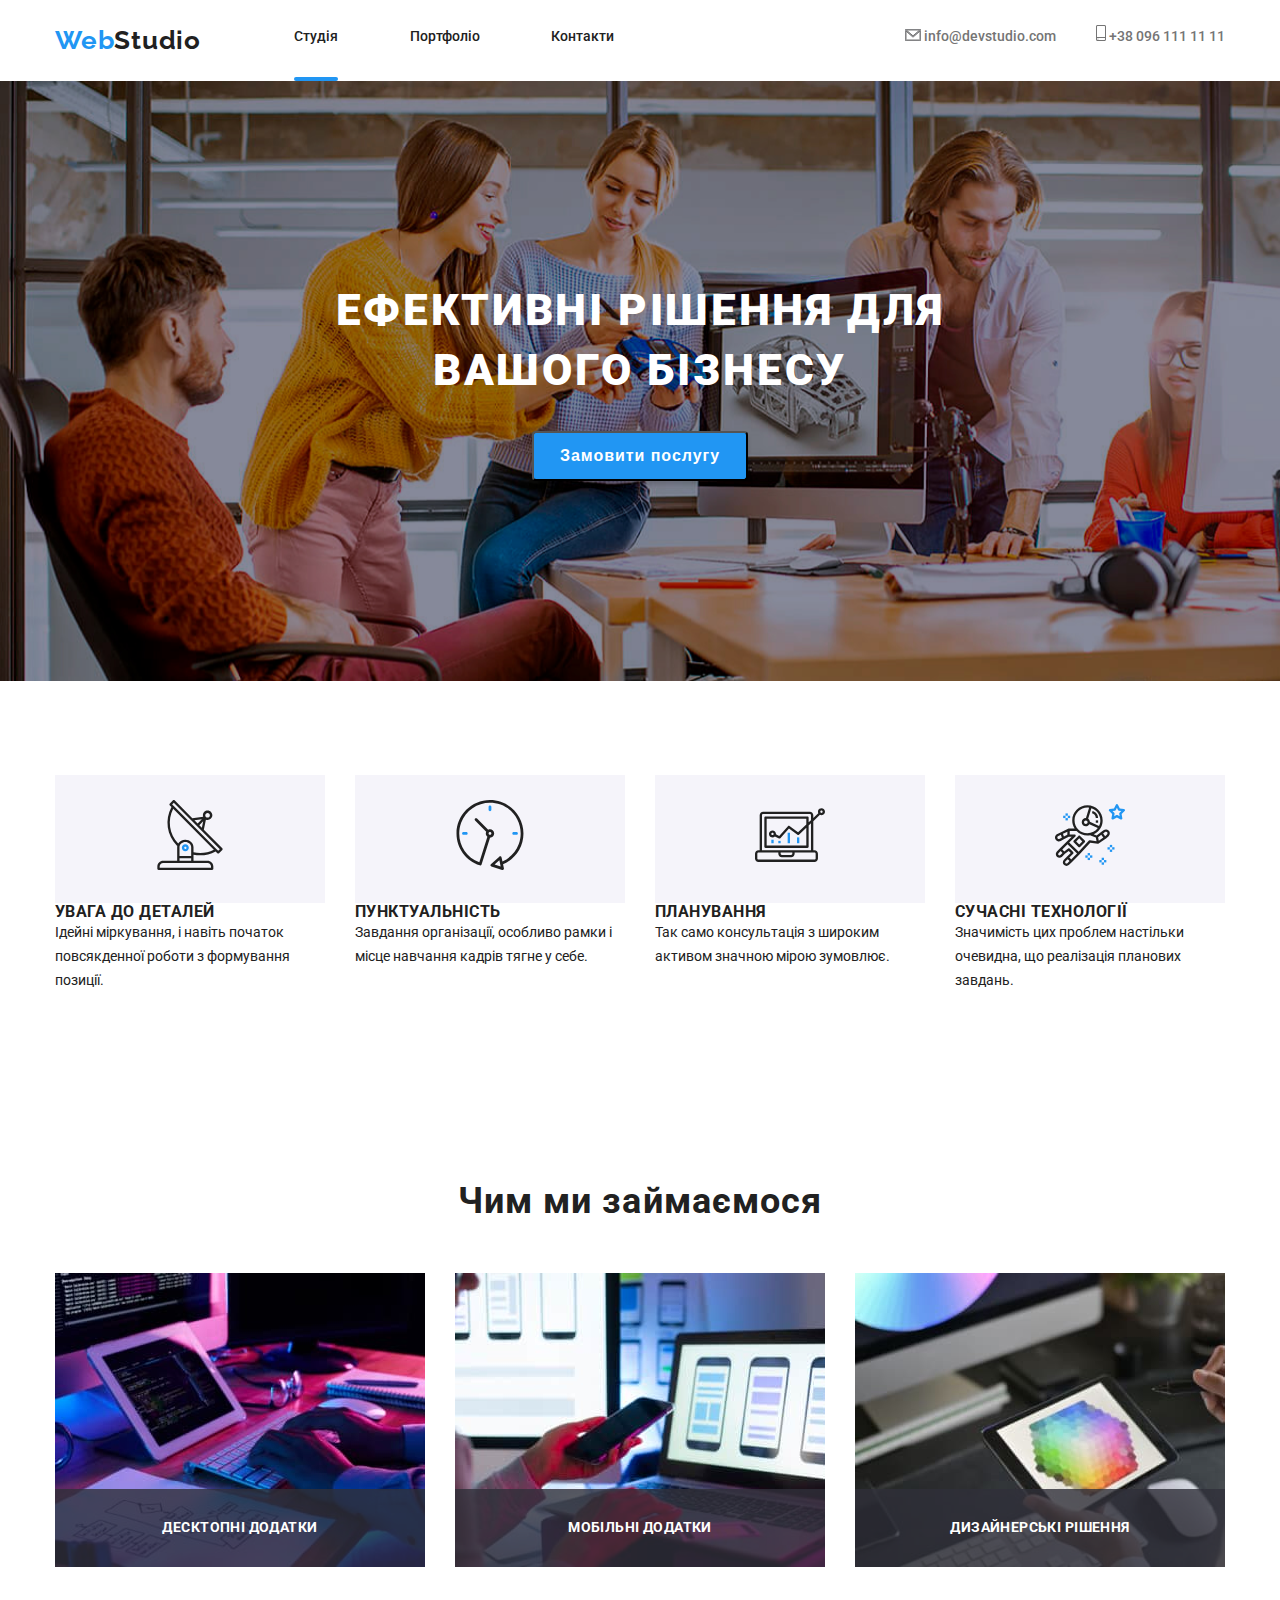
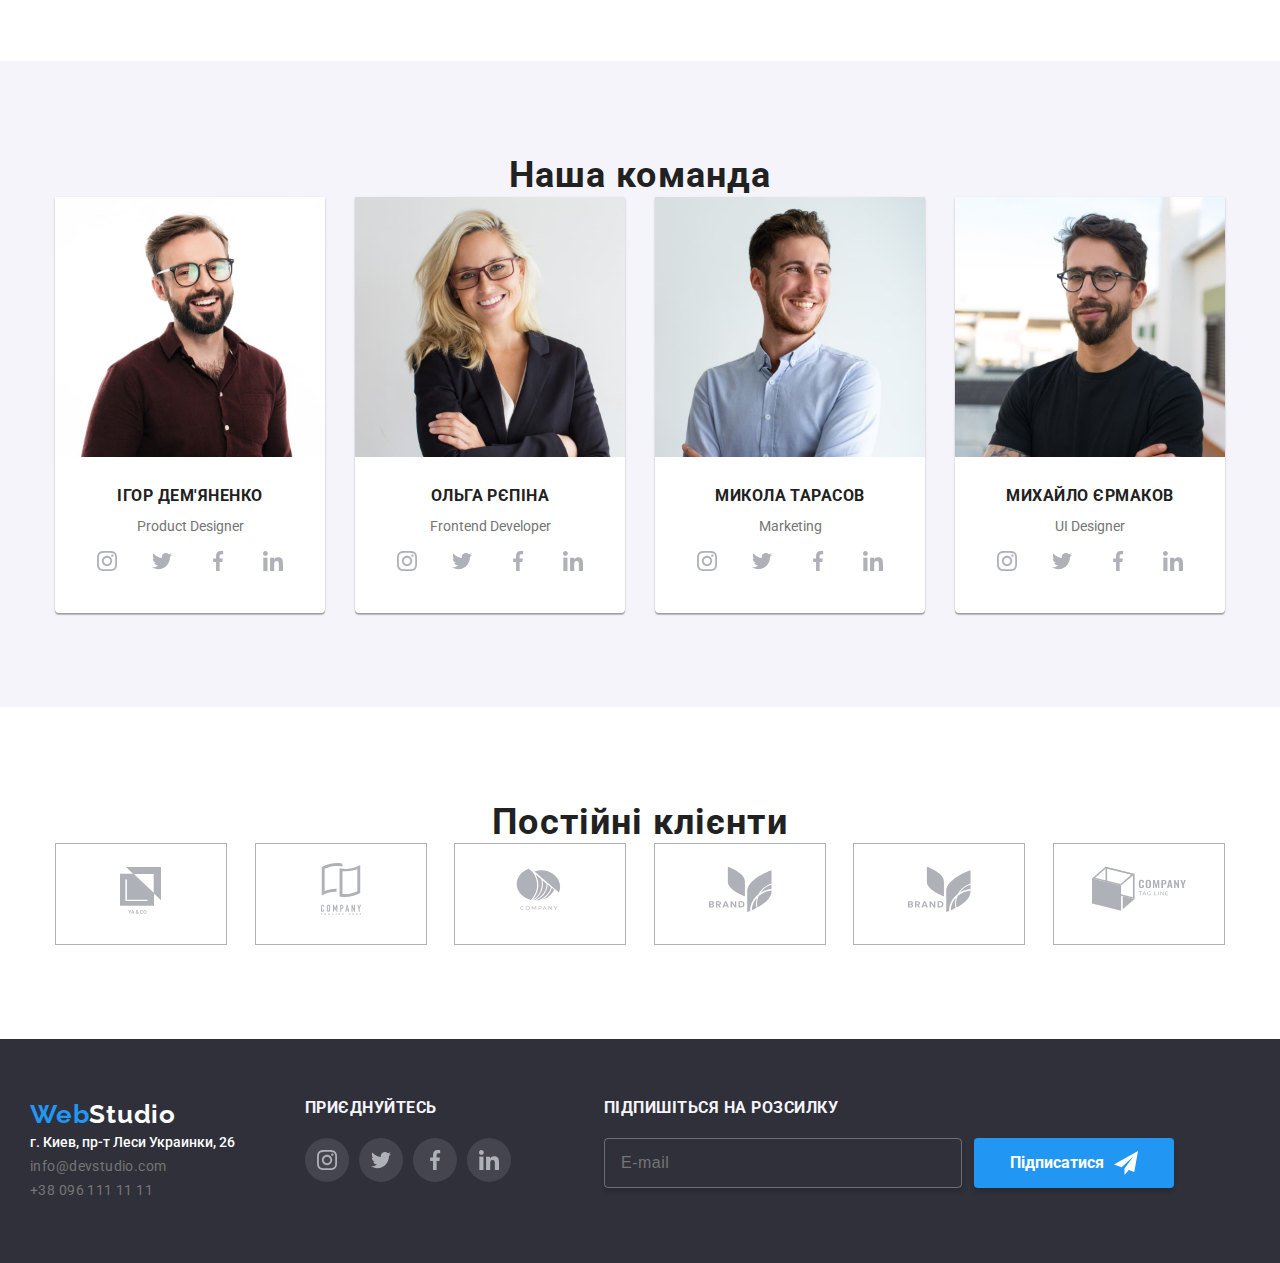
==== hw24/index.html @ c6326595 "Merge pull request #1 from Kilim4ik/fix/margin-symbol-shadow" ====
<!DOCTYPE html>
<html lang="uk">

<head>
  <meta charset="UTF-8" />
  <meta http-equiv="X-UA-Compatible" content="IE=edge" />
  <meta name="viewport" content="width=device-width, initial-scale=1.0" />
  <link rel="stylesheet" href="./txt-icon.css">
  <link rel="stylesheet" href="./styles.css">

  <link rel="preconnect" href="https://fonts.googleapis.com">
  <link rel="preconnect" href="https://fonts.gstatic.com" crossorigin>
  <link href="https://fonts.googleapis.com/css2?family=Raleway:wght@700&family=Roboto:wght@400;500;700;900&display=swap"
    rel="stylesheet">
  <link rel="" href="./sprite.svg">
  <title>WebStudio</title>
</head>

<body class="body">
  <header>
    <div class="cont">
      <nav>
        <a href="/" class="web-studio"><span class="Web">Web</span>Studio</a>
        <ul class="nav-list">
          <li><a class="studio main-studio" href="#">Студія</a></li>
          <li><a class="works" href="./page2.html">Портфоліо</a></li>
          <li><a class="kontacts" href="#">Контакти</a></li>
        </ul>
      </nav>
      <ul>
        <li><a class="email" href="mailto:info@devstudio.com ">
            <svg class="mail-svg ">
              <use xlink:href="./img/svg/envelope-hover.svg#mail"></use>
            </svg>
            info@devstudio.com
          </a></li>
        <li><a class="tel" href="tel:+380961111111">
            <svg class="tel-svg">
              <use xlink:href="./img/svg/smartphone.svg#tel"></use>
            </svg> +38 096 111 11 11</a></li>
      </ul>
    </div>
  </header>
  <main>
    <section class="hero-section">
      <div class="cont ">
        <h1 class="h1">Ефективні рішення для вашого бізнесу</h1>
        <button class="button" type="button" data-modal-open>Замовити послугу</button>
      </div>
    </section>
    <section class="characteristics">
      <div class="cont">
        <article>
          <div class="characteristic-background">
            <svg>
              <use xlink:href="./img/svg/antenna.svg#antenna"></use>
            </svg>
          </div>
          <h3>УВАГА ДО ДЕТАЛЕЙ</h3>
          <p>Ідейні міркування, і навіть початок повсякденної роботи з формування позиції.</p>
        </article>
        <article>
          <div class="characteristic-background">
            <svg>
              <use xlink:href="./img/svg/clock.svg#clock"></use>
            </svg>
          </div>
          <h3>ПУНКТУАЛЬНІСТЬ</h3>
          <p>Завдання організації, особливо рамки і місце навчання кадрів тягне у себе.</p>

        </article>
        <article>
          <div class="characteristic-background">
            <svg>
              <use xlink:href="./img/svg/diagram.svg#diagram"></use>
            </svg>
          </div>
          <h3>ПЛАНУВАННЯ</h3>
          <p>Так само консультація з широким активом значною мірою зумовлює.</p>
        </article>
        <article>
          <div class="characteristic-background">
            <svg>
              <use xlink:href="./img/svg/astronaut.svg#astronaut"></use>
            </svg>
          </div>
          <h3>СУЧАСНІ ТЕХНОЛОГІЇ</h3>
          <p>Значимість цих проблем настільки очевидна, що реалізація планових завдань.</p>

        </article>
      </div>
    </section>
    <section class="fotos">
      <div class="cont">
        <h2 class="robota">Чим ми займаємося</h2>
        <ul>
          <li>
            <img class="foto1" src="./img/box1.jpg" alt="Якийсь екран 1 " width="370" />
            <p>Десктопні додатки</p>
          </li>
          <li>
            <img class="foto2" src="./img/box2.jpg" alt="Якийсь екран 2" width="370" />
            <p>Мобільні додатки</p>
          </li>
          <li>
            <img class="foto3" src="./img/box3.jpg" alt="Якийсь екран 3" width="370" />
            <p>Дизайнерські рішення</p>
          </li>
        </ul>
      </div>
    </section>
    <section class="peoples">
      <div class="cont">
        <h2 class="team">Наша команда</h2>
        <ul>
          <li class="people">
            <img src="./img/card1.jpg" alt="людина 1" width="270" />
            <h3>Ігор Дем'яненко</h3>
            <p>Product Designer</p>
            <div class="card-contacts">
              <div class="background-contacts">
                <a href="">
                  <svg class="internet">
                    <use href="./img/svg/instagram.svg#inst"></use>
                  </svg></a>
              </div>
              <div class="background-contacts">
                <a href="">
                  <svg class="internet">
                    <use href="./img/svg/twitter.svg#twit"></use>
                  </svg>
                </a>
              </div>
              <div class="background-contacts">
                <a href="">
                  <svg class="internet">
                    <use href="./img/svg/facebook.svg#fb"></use>
                  </svg>
                </a>
              </div>
              <div class="background-contacts">
                <a href="">
                  <svg class="internet">
                    <use href="./img/svg/linkedin.svg#in"></use>
                  </svg>
                </a>
              </div>
            </div>
          </li>
          <li class="people">
            <img src="./img/card2.jpg" alt="людина 2 " width="270" />
            <h3>Ольга Рєпіна</h3>
            <p>Frontend Developer</p>
            <div class="card-contacts">
              <div class="background-contacts">
                <a href="">
                  <svg class="internet">
                    <use href="./img/svg/instagram.svg#inst"></use>
                  </svg></a>
              </div>
              <div class="background-contacts">
                <a href="">
                  <svg class="internet">
                    <use href="./img/svg/twitter.svg#twit"></use>
                  </svg>
                </a>
              </div>
              <div class="background-contacts">
                <a href="">
                  <svg class="internet">
                    <use href="./img/svg/facebook.svg#fb"></use>
                  </svg>
                </a>
              </div>
              <div class="background-contacts">
                <a href="">
                  <svg class="internet">
                    <use href="./img/svg/linkedin.svg#in"></use>
                  </svg>
                </a>
              </div>
          </li>
          <li class="people">
            <img src="./img/card3.jpg" alt="людина3" width="270" />
            <h3>Микола Тарасов</h3>
            <p>Marketing</p>
            <div class="card-contacts">
              <div class="background-contacts">
                <a href="">
                  <svg class="internet">
                    <use href="./img/svg/instagram.svg#inst"></use>
                  </svg></a>
              </div>
              <div class="background-contacts">
                <a href="">
                  <svg class="internet">
                    <use href="./img/svg/twitter.svg#twit"></use>
                  </svg>
                </a>
              </div>
              <div class="background-contacts">
                <a href="">
                  <svg class="internet">
                    <use href="./img/svg/facebook.svg#fb"></use>
                  </svg>
                </a>
              </div>
              <div class="background-contacts">
                <a href="">
                  <svg class="internet">
                    <use href="./img/svg/linkedin.svg#in"></use>
                  </svg>
                </a>
              </div>
          </li>
          <li class="people">
            <img src="./img/card4.jpg" alt="людина4" width="270" />
            <h3>Михайло Єрмаков</h3>
            <p>UI Designer</p>
            <div class="card-contacts">
              <div class="background-contacts">
                <a href="">
                  <svg class="internet">
                    <use href="./img/svg/instagram.svg#inst"></use>
                  </svg></a>
              </div>
              <div class="background-contacts">
                <a href="">
                  <svg class="internet">
                    <use href="./img/svg/twitter.svg#twit"></use>
                  </svg>
                </a>
              </div>
              <div class="background-contacts">
                <a href="">
                  <svg class="internet">
                    <use href="./img/svg/facebook.svg#fb"></use>
                  </svg>
                </a>
              </div>
              <div class="background-contacts">
                <a href="">
                  <svg class="internet">
                    <use href="./img/svg/linkedin.svg#in"></use>
                  </svg>
                </a>
              </div>
          </li>
        </ul>
      </div>
    </section>
    <section class="clients">
      <div class="cont">
        <h2>Постійні клієнти</h2>
        <div class="cont clients-cont">
          <article>
            <a href="">
              <svg>
                <use xlink:href="./img/svg/ya.svg#ya"></use>
              </svg>
            </a>
          </article>
          <article>

            <svg>
              <use xlink:href="./img/svg/tagline.svg#tagline"></use>
            </svg>

          </article>
          <article>

            <svg>
              <use xlink:href="./img/svg/company.svg#company"></use>
            </svg>

          </article>
          <article>

            <svg>
              <use xlink:href="./img/svg/brand.svg#brand"></use>
            </svg>

          </article>
          <article>

            <svg>
              <use xlink:href="./img/svg/brand.svg#brand"></use>
            </svg>

          </article>
          <article>

            <svg>
              <use xlink:href="./img/svg/cube.svg#cube"></use>
            </svg>

          </article>
        </div>
      </div>
    </section>
  </main>
  <footer>
    <article>
      <a href="/" class="web-studio-"><span class="Web">Web</span>Studio
      </a>
      <address>
        <ul>
          <li>
            <a class="footer-link" href="https://goo.gl/maps/CPtrU1FHBa2aNyZL9" target="_blank"
              rel="noopener noreferrer nofollow">г. Киев, пр-т Леси Украинки, 26</a>
          </li>
          <li class="footer-kontacts"><a class="footer-links" href="mailto:info@devstudio.com ">info@devstudio.com</a>
          </li>
          <li class="footer-kontacts"><a class="footer-links" href="tel:+380961111111">+38 096 111 11 11</a></li>
        </ul>
      </address>
    </article>

    <article class="join">
      <h3>приєднуйтесь</h3>
      <ul class="footer-contacts">
        <li>
          <div class="background-contacts">
            <a href="">
              <svg class="internet">
                <use href="./img/svg/instagram.svg#inst"></use>
              </svg>
            </a>
          </div>
        </li>
        <li>
          <div class="background-contacts">
            <a href="">
              <svg class="internet">
                <use href="./img/svg/twitter.svg#twit"></use>
              </svg>
            </a>
          </div>
        </li>
        <li>
          <div class="background-contacts">
            <a href="">
              <svg class="internet">
                <use href="./img/svg/facebook.svg#fb"></use>
              </svg>
            </a>
          </div>
        </li>
        <li>
          <div class="background-contacts">
            <a href="">
              <svg class="internet">
                <use href="./img/svg/linkedin.svg#in"></use>
              </svg>
            </a>
          </div>
        </li>
      </ul>
    </article>
    <article class="footer-form">
      <h3>Підпишіться на розсилку</h3>
      <div class="footer-input-box">
        <input type="text" placeholder="E-mail">
        <button class="footer-form-button form-button">
          Підписатися
          <svg>
            <use xlink:href="./img/svg/follow.svg#follow"></use>
          </svg>
        </button>
      </div>
    </article>
  </footer>
  <div class="modal-section is-hidden" data-modal>
    <article class="modal-window ">
      <button class="modal-button-close" data-modal-close>
        <svg>
          <use xlink:href="./img/svg/close-button.svg#close-button"></use>
        </svg>
      </button>
      <h2>Залиште свої дані, ми вам передзвонимо</h2>
      <form class="modal-form" action="">
        <label>Ім'я</label>
        <div class="input-zone">

          <input class="maodal__input" type="text" placeholder="" required>
          <svg class="form-icon">
            <use href="./img/svg/people-icon.svg#people-icon"></use>
          </svg>
        </div>
        <label>Телефон</label>
        <div class="input-zone">

          <input class="maodal__input" type="tel" required>
          <svg class="form-icon">
            <use href="./img/svg/tel.svg#tel"></use>
          </svg>
        </div>
        <label>Пошта</label>
        <div class="input-zone">

          <input class="maodal__input" type="mail" required>
          <svg class="form-icon">
            <use href="./img/svg/envelope-hover.svg#mail"></use>
          </svg>
        </div>
        <label>Коментар</label>
        <textarea class="maodal__input input-zone  modal-text" name="" id="" cols="57" rows="10"
          placeholder="Введіть текст" required></textarea>
        <div class="form-checkbox">
          <input type="checkbox">
          <p>Погоджуюся з розсилкою та приймаю </p>
          <a href=""> Умови договору</a>
        </div>
        <button class="form-button">Відправити</button>
      </form>
    </article>
  </div>
  <script src="./modal.js"></script>
</body>

</html>
---- hw24/styles.css ----
:root {
  --color-text: #212121;
  --background: #ffffff;
  --blue-color: #2196F3;
  --light-grey: #757575;
  --buttons-grey: #F5F4FA;
  --roboto: 'Roboto';
  --raleway: 'Raleway';
}

.is-hidden {
  visibility: 0;
  opacity: 0;
  pointer-events: none;
  /* transform: scale(2); */
}

* {
  box-sizing: border-box;
  padding: 0;
  margin: 0;
}

body {
  margin: 0;
  font-family: var(--roboto), sans-serif;
  color: var(--color-text);
  line-height: 1.71;
  font-size: 14px;

}

section {
  padding: 94px 0;
}

.cont {
  width: 1170px;
  margin: 0 auto;
  padding: 0;
}

svg {
  fill: #AFB1B8;
}

nav {
  font-weight: 500;
  font-size: 14px;
  display: flex;
}

p {
  margin: 0;
}

header {
  width: 100%;
  background-color: var(--background);
  /* position: fixed;
  bottom: 0; */

}

header .cont {
  padding: 25px 0;
  display: flex;
  justify-content: space-between;
}

.Web {
  color: #2196F3;
}

header ul {
  width: 320px;
  margin-left: 93px;
  display: flex;
  justify-content: space-between;
}

ul {
  list-style: none;
  padding: 0;
}

h2 {
  line-height: 1.16;
  color: var(--color-text);
  text-align: center;
  font-family: 'Roboto';
  font-size: 36px;
  font-style: normal;
  font-weight: 700;
  line-height: normal;
  letter-spacing: 1.08px;
}

h3 {
  font-weight: 700;
  letter-spacing: 0.03em;
  text-transform: uppercase;
  line-height: 1.14;
  color: var(--color-text);
}

h4 {
  font-weight: 700;
  font-size: 18px;
  line-height: 2.0;
  letter-spacing: 0.06em;

  color: #212121;

}

.button {
  margin-top: 30px;
  cursor: pointer;
  font-weight: 700;
  font-size: 16px;
  line-height: 1.88;
  letter-spacing: 0.06em;
  color: var(--color-text);
  background: var(--buttons-grey);
  width: 103px;
  height: 38px;
  border-radius: 4px;
}

.button:focus {
  background-color: var(--blue-color);
  color: var(--background);
}

button:hover {
  background-color: var(--blue-color);
  color: var(--background);
}

a {
  outline: none;
  text-decoration: none;
}

footer {
  display: flex;
  width: 100%;
  background: #2f303a;
}

.footer-link {
  font-weight: 500;
  font-size: 14px;
  font-style: normal;
  color: var(--background)
}

address {
  font-style: normal;
}

.footer-link:focus {
  background-color: var(--blue-color);
}

.footer-link:hover {
  background-color: var(--blue-color);
}

footer article {
  padding: 60px 0;
}

.join h3,
.footer-form h3 {
  margin: 0 0 20px;
  color: var(--buttons-grey);
}

.footer-contacts {
  display: flex;
}

.footer-contacts li {
  margin-left: 10px;
}

.footer-contacts li:first-child {
  margin: 0px;
}

footer article:first-child {
  margin-left: 30px;
}

.join {
  margin-left: 70px;
}

.web-studio {
  height: 31px;
  font-family: "Raleway";
  font-weight: 700;
  font-size: 26px;
  line-height: 1.19;
  letter-spacing: 0.03em;
  color: var(--color-text);
  align-self: center;
}

.nav-list li {
  position: relative;
}


.studio {
  line-height: 1.14;
  color: var(--color-text);
  text-decoration: none;
}

.studio:hover {
  color: var(--blue-color);
}

.works {
  line-height: 1.14;
  text-decoration: none;
  color: var(--color-text);
}

.works:focus {
  color: var(--blue-color);
}

.works:hover {
  color: var(--blue-color);
}

.kontacts {
  line-height: 1.14;
  text-decoration: none;
  color: var(--color-text);
}

.kontacts:focus {
  color: var(--blue-color);
}

.kontacts:hover {
  color: var(--blue-color);
}

.email {
  color: var(--light-grey);
  text-decoration: none;
  font-weight: 500;
}

.email:hover {
  color: var(--blue-color);
}

.main-studio::before,
.works-portfolio::before {
  content: " ";
  position: absolute;
  bottom: -25px;
  left: 0;
  width: 100%;
  height: 4px;
  background-color: var(--blue-color);
  border-radius: 2px;
}



.mail-svg {
  width: 16px;
  height: 12px;
  stroke: var(--light-grey);
}

.email:hover .mail-svg use {
  stroke: var(--blue-color);
}



.tel {
  color: var(--light-grey);
  text-decoration: none;
  font-weight: 500;
}

.tel:hover {
  color: var(--blue-color);
}

.tel-svg {
  width: 10px;
  height: 16px;
}

.tel:hover .tel-svg use {
  stroke: var(--blue-color);
}

.hero-section {
  padding: 0;
  background-image: url(./img/main.png);
}

.hero-section .cont {
  padding: 200px 0;
  display: flex;
  flex-direction: column;
  align-items: center;
}

.h1 {
  display: block;
  width: 696px;
  margin: 0;
  font-weight: 900;
  font-size: 44px;
  line-height: 1.36;
  text-align: center;
  letter-spacing: 0.06em;
  text-transform: uppercase;
  color: var(--background);
}

.buy {
  background: #2f303a;
}

.button {
  width: 216px;
  height: 50px;
  background: #2196f3;
  box-shadow: 0px 4px 4px rgba(0, 0, 0, 0.15);
  border-radius: 4px;
  font-weight: 700;
  font-size: 16px;
  line-height: 1.87;
  /* identical to box height, or 188% */
  letter-spacing: 0.06em;
  color: #ffffff;
}

.buy-button {}


.info {
  font-weight: 200;
  font-size: 36px;
  line-height: 130%;
  text-align: center;
  letter-spacing: 0.03em;
}

.characteristics .cont {
  display: flex;
  justify-content: space-between;
}

.characteristics article {
  width: 270px;
}

.characteristic-background {
  background: #f5f4fa;
}

.characteristic-background svg {
  width: 70px;
  height: 70px;
  padding: 25px 100px;
  box-sizing: content-box;
}

.box {
  font-weight: 400;
  line-height: 1.14;
  letter-spacing: 0.03em;
  color: #757575;
}

.robota {
  font-weight: 700;
  font-size: 36px;
  line-height: 1.16;
  text-align: center;
  letter-spacing: 0.03em;
}

.fotos h2 {
  margin: 0 auto 50px;
}

.fotos ul {
  display: flex;
  justify-content: space-between;
}

.fotos li {
  height: 294px;
  position: relative;
}

.fotos li p {
  text-align: center;
  color: var(--background);
  text-transform: uppercase;
  font-size: 14px;
  font-weight: 700;
  letter-spacing: 0.42px;
  position: absolute;
  left: 0;
  right: 0;
  bottom: 0;
  padding: 27px 0;
  margin: 0 auto;
  background: rgba(47, 48, 58, 0.80);
  flex-shrink: 0;
}

.peoples {
  background: #f5f4fa;
  color: var(--light-grey);
}



.peoples .cont {
  display: flex;
  flex-direction: column;
  align-items: center;
}

.peoples ul {
  display: flex;
  justify-content: space-between;
  width: 1170px;
}

.team {
  font-weight: 700;
  font-size: 36px;
  line-height: 1.16;
}

.people {
  display: flex;
  flex-direction: column;
  align-items: center;
  background: var(--background);
  /* material shadow v1 */
  box-shadow: 0px 1px 3px rgba(0, 0, 0, 0.12), 0px 1px 1px rgba(0, 0, 0, 0.14),
    0px 2px 1px rgba(0, 0, 0, 0.2);
  border-radius: 0px 0px 4px 4px;
}

.card-contacts {
  width: 210px;
  margin-top: 28px;
  display: flex;
  justify-content: space-between;
  padding-bottom: 30px;
}

.people h3 {
  margin-top: 30px;
}

.people p {
  margin-top: 10px;
}

.background-contacts {
  width: 44px;
  height: 44px;
  border-radius: 50%;
  /* background-color: red; */
  display: flex;
  align-items: center;
  justify-content: center;

}


.background-contacts:hover {
  background-color: var(--blue-color);
}

.background-contacts a {
  height: 20px;
  padding: 0;
}

.internet {
  width: 20px;
  height: 20px;
  margin: 0 auto;
}

.background-contacts:hover .internet {
  fill: var(--background);
}


.clients-cont {
  display: flex;
  justify-content: space-between;
}

.card-contacts:last-child {
  margin: 0;
}

.clients-cont article {
  border: 1px solid #AFB1B8;
}

.clients-cont article:hover {
  border-color: var(--blue-color);
}

.clients-cont article svg {
  box-sizing: content-box;
  fill: #AFB1B8;
  width: 106px;
  height: 60px;
  padding: 16px 32px;
}

.clients-cont article svg:hover {
  fill: var(--blue-color);
}

.web-studio- {
  font-family: "Raleway";
  font-weight: 700;
  font-size: 26px;
  line-height: 1.19;
  /* identical to box height */
  letter-spacing: 0.03em;
  color: var(--background);
}

.-web-studio- {
  color: #2196f3;
}

.map {
  font-weight: 400;
  letter-spacing: 0.03em;
  color: #ffffff;
}

.port-buttons {
  background-color: var(--background);
  border-radius: 4px;
  font-family: var(--roboto);
  font-weight: 500;
  font-size: 16px;
  line-height: 1.62;
  text-align: center;
  letter-spacing: 0.03em;
}



.port-buttons:hover {
  background-color: var(--background);
  color: var(--background);
}


.footer-links {
  font-style: normal;
  color: var(--light-grey)
}

.footer-links:focus {
  background-color: var(--blue-color);
}

.footer-links:hover {
  background-color: var(--blue-color);
}

.footer-kontacts {
  font-weight: 500;
  font-size: 14px;
  font-weight: 400;
  letter-spacing: 0.03em;
  text-decoration: none;
}

footer .background-contacts {
  background-color: rgba(255, 255, 255, 0.10);
}

.footer-input-box {
  display: flex;
  width: 570px;
}

.footer-input-box input {
  width: 358px;
  height: 50px;
  color: rgba(255, 255, 255, 0.60);
  font-size: 16px;
  font-weight: 400;
  line-height: 20px;
  letter-spacing: 0.48px;
  padding-left: 16px;
  outline: none;
  border-radius: 4px;
  border: 1px solid rgba(255, 255, 255, 0.30);
  background: rgba(33, 150, 243, 0.00);
  box-shadow: 0px 4px 4px 0px rgba(0, 0, 0, 0.15);
}

.footer-form {
  margin-left: 93px;
}

.footer-form-button {
  margin-left: 12px;
  display: flex;
  align-items: center;
  justify-content: center;
}

.footer-form-button svg {
  fill: var(--background);
}




.footer-input-box svg {
  width: 24px;
  height: 24px;
  margin-left: 10px;
}

.text-on-projects {
  display: flex;
  justify-content: space-between;
  flex-wrap: wrap;
  font-weight: 400;
  font-size: 16px;
  line-height: 1.88;
  letter-spacing: 0.03em;
  color: #757575;
}

.proect {
  width: 370px;
  background: var(--background);
  /* material shadow v1 */
  box-shadow: 0px 1px 3px rgba(0, 0, 0, 0.12), 0px 1px 1px rgba(0, 0, 0, 0.14),
    0px 2px 1px rgba(0, 0, 0, 0.2);
  border-radius: 0px 0px 4px 4px;
  border: 1px solid #EEE;
  margin-bottom: 32px;
}

.proect:nth-last-child(-n+3) {
  margin-bottom: 0;
}

.proect:hover {
  width: 370px;
  background: var(--background);
  box-shadow: 1px 4px 6px 0px rgba(0, 0, 0, 0.16), 0px 4px 4px 0px rgba(0, 0, 0, 0.06), 0px 1px 1px 0px rgba(0, 0, 0, 0.12);
}

.proect h4 {
  margin-left: 24px;
  padding-top: 20px;
}

.proect p {
  margin-left: 24px;
  padding-bottom: 20px;
}

.cont-overflow {
  position: relative;
  overflow: hidden;
}

.portfolio-overlay {
  color: var(--background);
  font-size: 18px;
  font-weight: 400;
  line-height: 28px;
  letter-spacing: 0.54px;
  position: absolute;
  top: 0;
  left: 0;
  height: 100%;
  display: flex;
  justify-content: space-between;
  align-items: center;
  padding: 0 24px;
  background: rgba(33, 150, 243, 0.90);
  transform: translateY(100%);
  transition: transform 600ms ease-out;
}

.proect:hover .portfolio-overlay {
  transform: translateY(0);
}



.modal-section {
  position: fixed;
  background-color: rgba(0, 0, 0, 0.20);
  left: 0;
  right: 0;
  top: 0;
  bottom: 0;
  display: flex;
  align-items: center;
  visibility: visible;
  opacity: 1;
  transform: scale(1);
  transition: opacity 250ms cubic-bezier(0.4, 0, 0.2, 1) ;
  transition: transform 250ms cubic-bezier(0.4, 0, 0.2, 1) ;
}

.is-hidden {
  visibility: hidden;
  opacity: 0;
  pointer-events: none;
  transform: scale(2);
}

.modal-window {
  position: relative;
  width: 528px;
  height: 581px;
  background-color: var(--background);
  margin: 0 auto;
  border-radius: 4px;
  box-shadow: 0px 2px 1px 0px rgba(0, 0, 0, 0.20), 0px 1px 1px 0px rgba(0, 0, 0, 0.14), 0px 1px 3px 0px rgba(0, 0, 0, 0.12);
}

.modal-window label {
  font-size: 12px;
  font-weight: 400;
  line-height: normal;
  letter-spacing: 0.12px;
  padding-bottom: 4px;
}

.modal-button-close {
  width: 30px;
  height: 30px;
  position: absolute;
  border-radius: 50%;
  top: 8px;
  right: 8px;
  background-color: var(--background);
  border: 1px solid rgba(0, 0, 0, 0.10);
  display: flex;
  align-items: center;
  justify-content: center;
}

.modal-button-close svg {
  height: 18px;
  width: 18px;
  fill: var(--color-text);
}


.modal-button-close:hover svg,
.modal-button-close:hover {
  background-color: var(--background);
  fill: var(--blue-color);
}

.modal-window h2 {
  margin-top: 40px;
  font-size: 20px;
  letter-spacing: 0.6px;
}

.modal-form {
  margin: 0 41px;
  display: flex;
  flex-direction: column;
  justify-content: start;
}

.modal-form>label {
  margin-top: 10px;
}

.modal-form p:first-child {
  margin-top: 12px;
}

.input-zone {
  position: relative;
  display: flex;
  align-items: center;

}

.maodal__input:hover {
  border: 1px solid var(--blue-color);
}

.maodal__input:focus {
  border: 1px solid var(--blue-color);
}

.maodal__input:hover~.form-icon use path {
  fill: var(--blue-color);
}

.maodal__input:focus+.form-icon use {
  fill: var(--blue-color);
}

.form-icon {
  position: absolute;
  left: 12px;
  width: 18px;
  height: 18px;
  fill: var(--color-text);
}

.maodal__input {
  width: 100%;
  height: 40px;
  border-radius: 4px;
  border: 1px solid rgba(33, 33, 33, 0.20);
  padding-left: 42px;
}

.maodal__input:focus {
  outline: none;
  /* border: 0px solid beige ; */
}

.modal-text {
  padding: 12px 16px;
  height: 120px;
  border-radius: 4px;
  border: 1px solid rgba(33, 33, 33, 0.20);
  outline: none;
}

.form-checkbox {
  margin-top: 20px;
  display: flex;
  align-content: center;
}

.form-checkbox p {
  margin-left: 7px;
}

.form-checkbox a {
  display: flex;
  align-items: center;
  margin-left: 12px;
  color: var(--blue-color);
  /* outline: var(--blue-color); */
  text-decoration: underline;
}

.form-button {
  align-self: center;
  border: none;
  color: var(--background);
  width: 200px;
  height: 50px;
  font-family: var(--roboto);
  font-size: 16px;
  font-weight: 700;
  text-align: center;
  background-color: var(--blue-color);
  border-radius: 4px;
  box-shadow: 0px 4px 4px 0px rgba(0, 0, 0, 0.15);
}

.modal-section .form-button {
  margin-top: 30px;
}
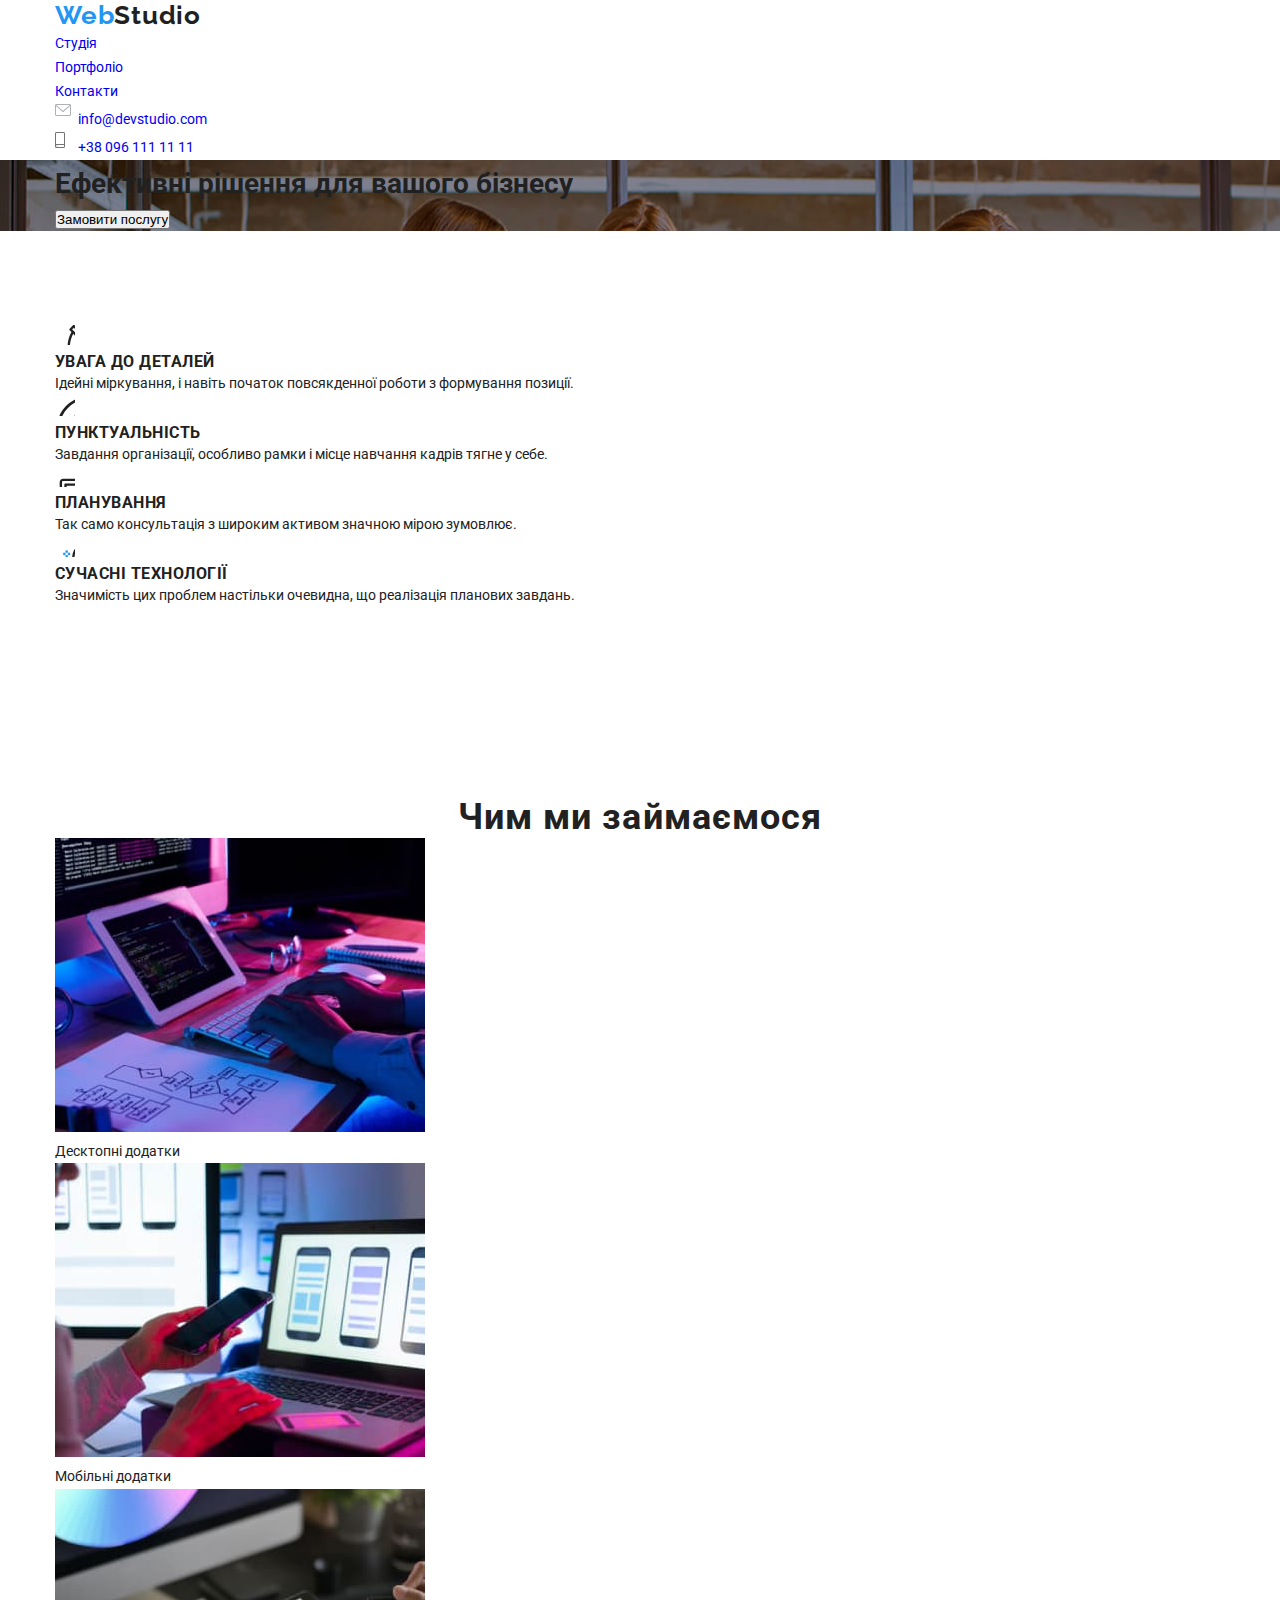
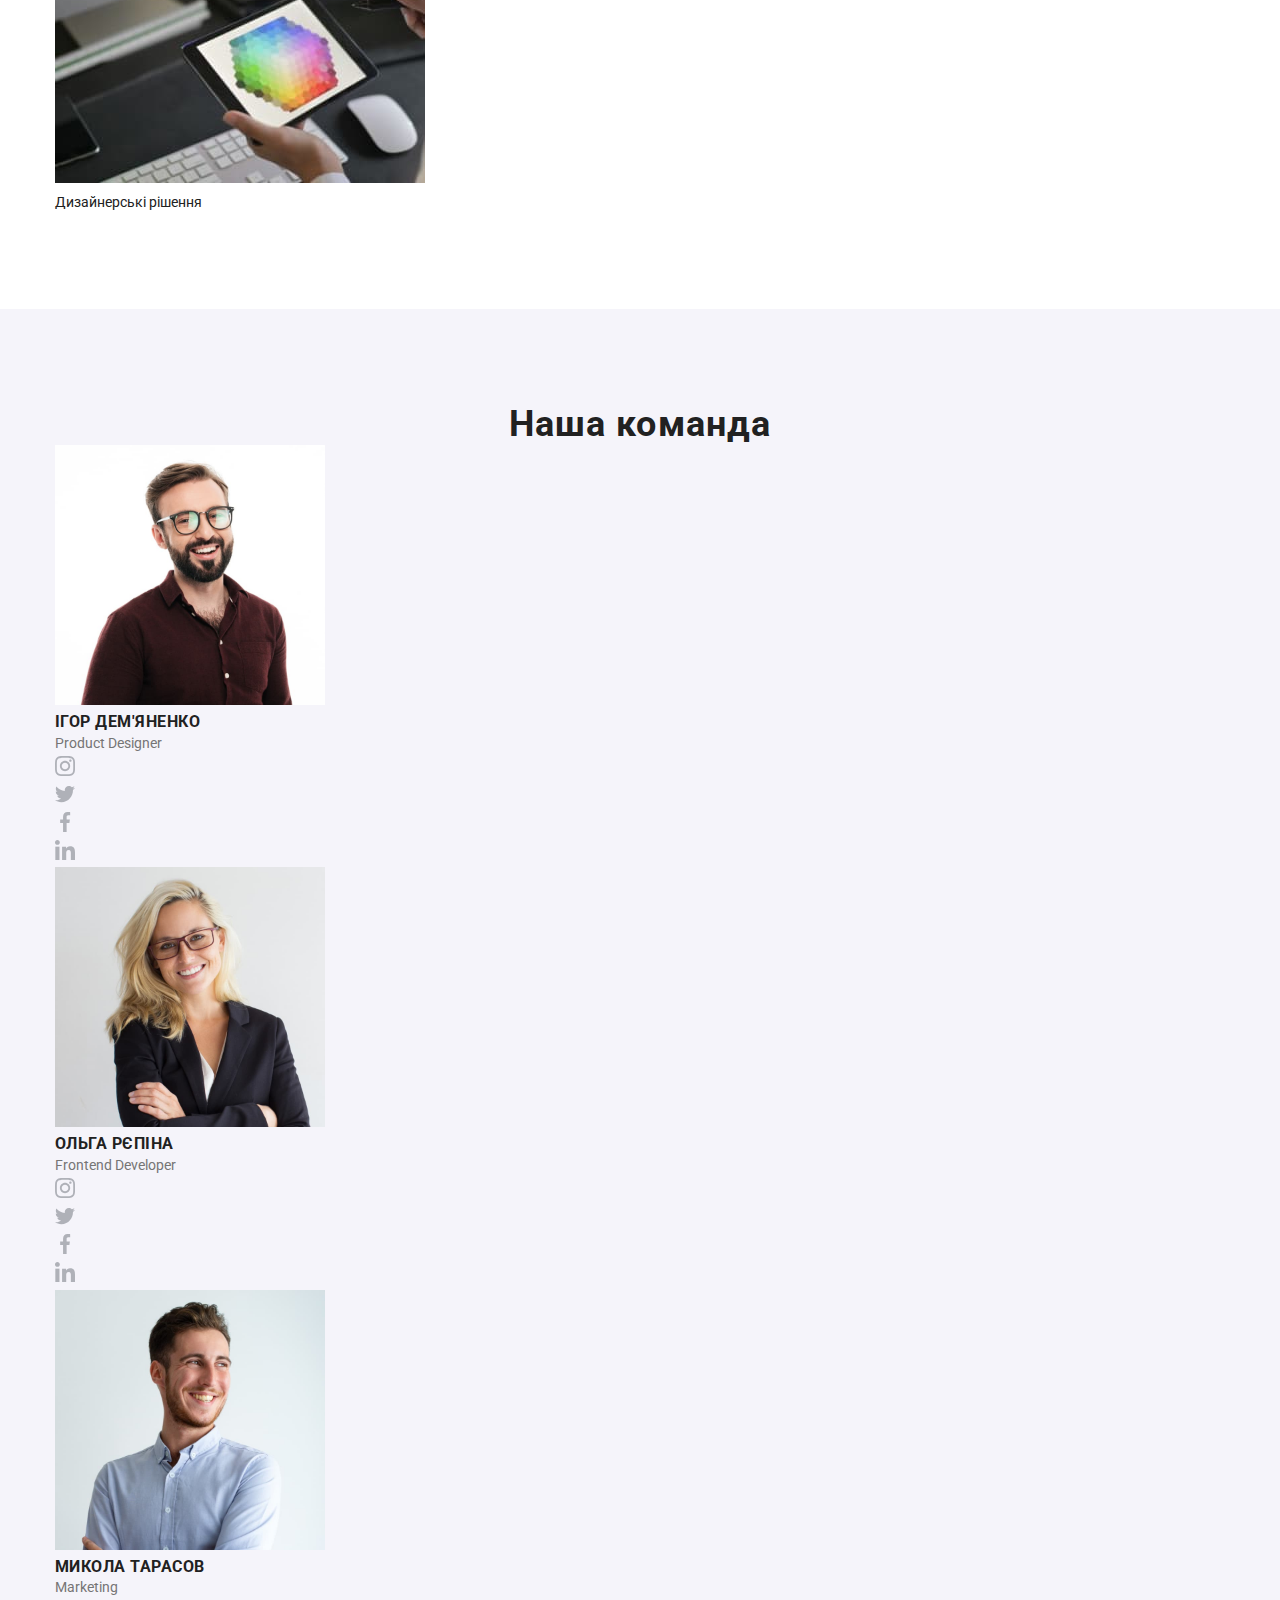
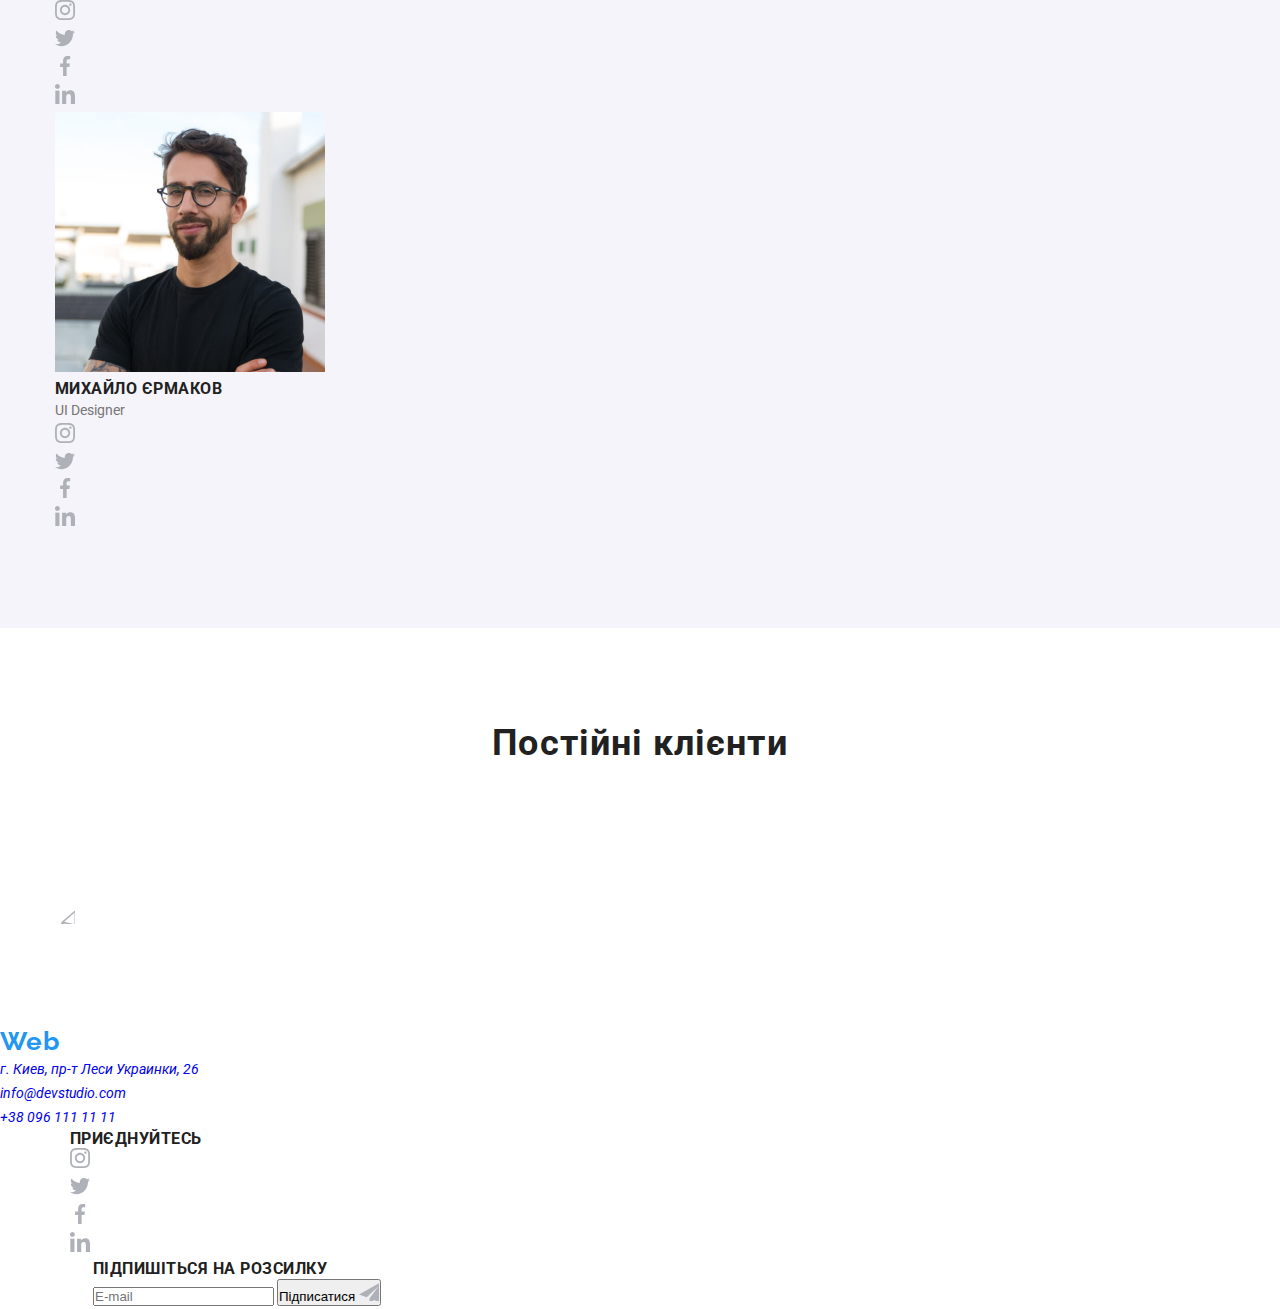
==== commit 593a3249: "Merge branch 'main' into hw29/scss" ====
--- a/hw24/index.html
+++ b/hw24/index.html
@@ -5,14 +5,12 @@
   <meta charset="UTF-8" />
   <meta http-equiv="X-UA-Compatible" content="IE=edge" />
   <meta name="viewport" content="width=device-width, initial-scale=1.0" />
-  <link rel="stylesheet" href="./txt-icon.css">
-  <link rel="stylesheet" href="./styles.css">
+  <link rel="stylesheet" href="./css/main.css">
 
   <link rel="preconnect" href="https://fonts.googleapis.com">
   <link rel="preconnect" href="https://fonts.gstatic.com" crossorigin>
   <link href="https://fonts.googleapis.com/css2?family=Raleway:wght@700&family=Roboto:wght@400;500;700;900&display=swap"
     rel="stylesheet">
-  <link rel="" href="./sprite.svg">
   <title>WebStudio</title>
 </head>
 
--- a/hw24/css/main.css
+++ b/hw24/css/main.css
@@ -0,0 +1,640 @@
+:root {
+  --roboto: "Roboto";
+  --raleway: "Raleway";
+}
+
+.project-card__list, .filter, .input-zone, .join__contacts, .clients__cont, .people-card__contacts, .peoples__list, .fotos__list, .characteristics__cont, .contacts, .nav__list, .header__cont {
+  display: flex;
+  justify-content: space-between;
+  flex-wrap: wrap;
+}
+
+.project-card {
+  width: 370px;
+  margin-bottom: 32px;
+  background: #ffffff;
+  box-shadow: 0px 1px 3px rgba(0, 0, 0, 0.12), 0px 1px 1px rgba(0, 0, 0, 0.14), 0px 2px 1px rgba(0, 0, 0, 0.2);
+  border-radius: 0px 0px 4px 4px;
+}
+
+.project-card__overlay {
+  color: #ffffff;
+  font-size: 18px;
+  font-weight: 400;
+  line-height: 28px;
+  letter-spacing: 0.54px;
+  position: absolute;
+  top: 0;
+  left: 0;
+  height: 100%;
+  display: flex;
+  justify-content: space-between;
+  align-items: center;
+  padding: 0 24px;
+  background: rgba(33, 150, 243, 0.9);
+  transform: translateY(100%);
+  transition: transform 600ms ease-out;
+}
+
+.is-hidden {
+  visibility: hidden !important;
+  opacity: 0 !important;
+  pointer-events: none !important;
+  transform: scale(2) !important;
+}
+
+* {
+  box-sizing: border-box;
+  padding: 0;
+  margin: 0;
+}
+
+body {
+  margin: 0;
+  font-family: var(--roboto), sans-serif;
+  color: #212121;
+  line-height: 1.71;
+  font-size: 14px;
+}
+
+section {
+  padding: 94px 0;
+}
+
+.cont {
+  width: 1170px;
+  margin: 0 auto;
+  padding: 0;
+}
+
+svg {
+  width: 20px;
+  height: 20px;
+  fill: #afb1b8;
+}
+
+.icon--medium {
+  width: 70px;
+  height: 70px;
+}
+
+ul {
+  list-style: none;
+  padding: 0;
+}
+
+h2 {
+  line-height: 1.16;
+  color: #212121;
+  text-align: center;
+  font-family: "Roboto";
+  font-size: 36px;
+  font-style: normal;
+  font-weight: 700;
+  line-height: normal;
+  letter-spacing: 1.08px;
+}
+
+h3 {
+  font-weight: 700;
+  letter-spacing: 0.03em;
+  text-transform: uppercase;
+  line-height: 1.14;
+  color: #212121;
+}
+
+h4 {
+  font-weight: 700;
+  font-size: 18px;
+  line-height: 2;
+  letter-spacing: 0.06em;
+  color: #212121;
+}
+
+a {
+  outline: none;
+  text-decoration: none;
+}
+
+.Web {
+  color: #2196f3;
+}
+
+.web-studio {
+  height: 31px;
+  font-family: "Raleway";
+  font-weight: 700;
+  font-size: 26px;
+  line-height: 1.19;
+  letter-spacing: 0.03em;
+  color: #212121;
+  align-self: center;
+}
+
+.messenger {
+  width: 44px;
+  height: 44px;
+  border-radius: 50%;
+  display: flex;
+  align-items: center;
+  justify-content: center;
+}
+.messenger--dark {
+  background-color: rgba(255, 255, 255, 0.1);
+}
+.messenger:hover, .messenger:hover use {
+  background-color: #2196f3;
+  fill: #ffffff;
+}
+
+.messenger__logo--dark {
+  fill: #ffffff;
+}
+
+.header {
+  width: 100%;
+  background-color: #ffffff;
+  /* position: fixed;
+    bottom: 0; */
+}
+.header__cont {
+  padding: 25px 0;
+}
+
+.nav {
+  font-weight: 500;
+  font-size: 14px;
+  display: flex;
+}
+.nav__list {
+  width: 320px;
+  margin-left: 93px;
+  align-content: center;
+}
+.nav__item {
+  position: relative;
+}
+.nav__link {
+  line-height: 1.14;
+  color: #212121;
+  text-decoration: none;
+}
+.nav__link:hover {
+  color: #2196f3;
+}
+.nav__link:focus {
+  color: #2196f3;
+}
+.nav__link--line::before {
+  position: absolute;
+  bottom: -25px;
+  left: 0;
+  width: 100%;
+  height: 4px;
+  background-color: #2196f3;
+  border-radius: 2px;
+}
+
+.contacts {
+  align-content: center;
+}
+.contacts__link {
+  color: #757575;
+  text-decoration: none;
+  font-weight: 500;
+}
+.contacts__link:hover, .contacts__link:hover use {
+  color: #2196f3;
+  fill: #2196f3;
+}
+.contacts__link:last-child {
+  margin-left: 30px;
+}
+.contacts__icon--email {
+  width: 16px;
+  height: 12px;
+}
+.contacts__icon--tel {
+  width: 12px;
+  height: 16px;
+}
+
+.hero-section {
+  padding: 0;
+  background-image: url(../img/main.png);
+}
+.hero-section__cont {
+  padding: 200px 0;
+  display: flex;
+  flex-direction: column;
+  align-items: center;
+}
+.hero-section__text {
+  display: block;
+  width: 696px;
+  margin: 0;
+  font-weight: 900;
+  font-size: 44px;
+  line-height: 1.36;
+  text-align: center;
+  letter-spacing: 0.06em;
+  text-transform: uppercase;
+  color: #ffffff;
+}
+.hero-section__button {
+  align-self: center;
+  border: none;
+  color: #ffffff;
+  width: 214px;
+  height: 50px;
+  font-family: var(--roboto);
+  font-size: 16px;
+  font-weight: 700;
+  text-align: center;
+  background-color: #2196f3;
+  border-radius: 4px;
+  box-shadow: 0px 4px 4px 0px rgba(0, 0, 0, 0.15);
+}
+.hero-section__button:hover, .hero-section__button:focus {
+  background-color: #2196f3;
+  color: #ffffff;
+}
+
+.characteristics__card {
+  width: 270px;
+}
+.characteristics__icon-cont {
+  border-radius: 4px;
+  background: #f5f4fa;
+}
+.characteristics__icon {
+  width: 70px;
+  height: 70px;
+  padding: 25px 100px;
+  box-sizing: content-box;
+}
+
+.fotos__main-text {
+  font-weight: 700;
+  font-size: 36px;
+  line-height: 1.16;
+  text-align: center;
+  letter-spacing: 0.03em;
+  margin: 0 auto 50px;
+}
+.fotos__item {
+  height: 294px;
+  position: relative;
+}
+.fotos__text {
+  text-align: center;
+  color: #ffffff;
+  text-transform: uppercase;
+  font-size: 14px;
+  font-weight: 700;
+  letter-spacing: 0.42px;
+  position: absolute;
+  left: 0;
+  right: 0;
+  bottom: 0;
+  padding: 27px 0;
+  margin: 0 auto;
+  background: rgba(47, 48, 58, 0.8);
+  flex-shrink: 0;
+}
+
+.peoples {
+  background: #f5f4fa;
+  color: #757575;
+}
+.peoples__cont {
+  display: flex;
+  flex-direction: column;
+  align-items: center;
+}
+.peoples__text {
+  font-weight: 700;
+  font-size: 36px;
+  line-height: 1.16;
+}
+.peoples__list {
+  width: 1170px;
+}
+
+.people-card {
+  display: flex;
+  flex-direction: column;
+  align-items: center;
+  background: #ffffff;
+  box-shadow: 0px 1px 3px rgba(0, 0, 0, 0.12), 0px 1px 1px rgba(0, 0, 0, 0.14), 0px 2px 1px rgba(0, 0, 0, 0.2);
+  border-radius: 0px 0px 4px 4px;
+}
+.people-card__name {
+  margin-top: 30px;
+}
+.people-card__text {
+  margin-top: 10px;
+}
+.people-card__contacts {
+  width: 210px;
+  margin-top: 28px;
+  padding-bottom: 30px;
+}
+.people-card__link {
+  height: 20px;
+}
+
+.clients__item {
+  border: 1px solid #afb1b8;
+}
+.clients__item:hover, .clients__item:hover .clients__icon {
+  border-color: #2196f3;
+  fill: #2196f3;
+}
+.clients__icon {
+  box-sizing: content-box;
+  width: 106px;
+  height: 60px;
+  padding: 16px 32px;
+}
+
+.footer {
+  display: flex;
+  width: 100%;
+  background: #2f303a;
+}
+.footer__cont {
+  display: flex;
+}
+.footer article {
+  padding: 60px 0;
+}
+.footer article:first-child {
+  margin-left: 30px;
+}
+.footer__contacts {
+  width: 210px;
+  display: flex;
+  flex-direction: column;
+  justify-content: space-between;
+  padding-bottom: 30px;
+}
+
+.address {
+  font-style: normal;
+  width: 230px;
+}
+.address__item {
+  margin-left: 10px;
+}
+.address__link {
+  font-weight: 500;
+  font-size: 14px;
+  font-style: normal;
+  color: rgba(255, 255, 255, 0.6);
+}
+.address__link:hover, .address__link:focus {
+  color: #2196f3;
+}
+.address__link:first-child {
+  margin: 0;
+}
+
+.join {
+  margin-left: 70px;
+}
+.join__title {
+  margin: 0 0 20px;
+  color: #f5f4fa;
+}
+.join__contacts {
+  width: 206px;
+}
+.join__item {
+  width: 44px;
+}
+
+.footer-form {
+  margin-left: 93px;
+}
+.footer-form__title {
+  margin: 0 0 20px;
+  color: #f5f4fa;
+}
+.footer-form__cont {
+  display: flex;
+  width: 570px;
+}
+.footer-form__input {
+  width: 358px;
+  height: 50px;
+  color: rgba(255, 255, 255, 0.6);
+  font-size: 16px;
+  font-weight: 400;
+  line-height: 20px;
+  letter-spacing: 0.48px;
+  padding-left: 16px;
+  outline: none;
+  border-radius: 4px;
+  border: 1px solid rgba(255, 255, 255, 0.3);
+  background: rgba(33, 150, 243, 0);
+  box-shadow: 0px 4px 4px 0px rgba(0, 0, 0, 0.15);
+}
+.footer-form__button {
+  align-self: center;
+  border: none;
+  color: #ffffff;
+  width: 200px;
+  height: 50px;
+  font-family: var(--roboto);
+  font-size: 16px;
+  font-weight: 700;
+  text-align: center;
+  background-color: #2196f3;
+  border-radius: 4px;
+  box-shadow: 0px 4px 4px 0px rgba(0, 0, 0, 0.15);
+  margin-left: 12px;
+  display: flex;
+  align-items: center;
+  justify-content: center;
+}
+.footer-form__button:hover .footer-form__icon {
+  fill: #ffffff;
+}
+.footer-form__icon {
+  width: 24px;
+  height: 24px;
+  margin-left: 10px;
+  fill: #ffffff;
+}
+
+.web-studio- {
+  font-family: "Raleway";
+  font-weight: 700;
+  font-size: 26px;
+  line-height: 1.19;
+  letter-spacing: 0.03em;
+  color: #ffffff;
+}
+
+.modal-section {
+  position: fixed;
+  background-color: rgba(0, 0, 0, 0.2);
+  left: 0;
+  right: 0;
+  top: 0;
+  bottom: 0;
+  display: flex;
+  align-items: center;
+  visibility: visible;
+  opacity: 1;
+  transform: scale(1);
+  transition: opacity 250ms cubic-bezier(0.4, 0, 0.2, 1) 0s;
+  transition: transform 250ms cubic-bezier(0.4, 0, 0.2, 1) 0s;
+}
+
+.modal-window {
+  position: relative;
+  width: 528px;
+  height: 581px;
+  background-color: #ffffff;
+  margin: 0 auto;
+  border-radius: 4px;
+  box-shadow: 0px 2px 1px 0px rgba(0, 0, 0, 0.2), 0px 1px 1px 0px rgba(0, 0, 0, 0.14), 0px 1px 3px 0px rgba(0, 0, 0, 0.12);
+}
+.modal-window__button-close {
+  width: 30px;
+  height: 30px;
+  position: absolute;
+  border-radius: 50%;
+  top: 8px;
+  right: 8px;
+  background-color: #ffffff;
+  border: 1px solid rgba(0, 0, 0, 0.1);
+  display: flex;
+  align-items: center;
+  justify-content: center;
+}
+.modal-window__button-close:hover svg, .modal-window__button-close:hover {
+  background-color: #ffffff;
+  fill: #2196f3;
+}
+.modal-window__button-close-icon {
+  height: 18px;
+  width: 18px;
+  fill: #212121;
+}
+.modal-window__title {
+  margin-top: 40px;
+  font-size: 20px;
+  letter-spacing: 0.6px;
+}
+.modal-window__button {
+  align-self: center;
+  border: none;
+  color: #ffffff;
+  width: 200px;
+  height: 50px;
+  font-family: var(--roboto);
+  font-size: 16px;
+  font-weight: 700;
+  text-align: center;
+  background-color: #2196f3;
+  border-radius: 4px;
+  box-shadow: 0px 4px 4px 0px rgba(0, 0, 0, 0.15);
+  margin-top: 30px;
+}
+
+.modal-window label {
+  font-size: 12px;
+  font-weight: 400;
+  line-height: normal;
+  letter-spacing: 0.12px;
+  padding-bottom: 4px;
+}
+
+.modal-form {
+  margin: 0 41px;
+  display: flex;
+  flex-direction: column;
+  justify-content: start;
+}
+.modal-form__label {
+  margin-top: 10px;
+}
+.modal-form__text {
+  padding: 12px 16px;
+  width: 100%;
+  height: 120px;
+  border-radius: 4px;
+  border: 1px solid rgba(33, 33, 33, 0.2);
+}
+.modal-form__text:hover, .modal-form__text:focus {
+  outline: none;
+  border: 1px solid #2196f3;
+}
+
+.input-zone {
+  position: relative;
+  align-items: center;
+}
+.input-zone__icon {
+  position: absolute;
+  left: 12px;
+  width: 18px;
+  height: 18px;
+  fill: #212121;
+}
+.input-zone__input {
+  width: 100%;
+  height: 40px;
+  border-radius: 4px;
+  border: 1px solid rgba(33, 33, 33, 0.2);
+  padding-left: 42px;
+}
+.input-zone__input:hover, .input-zone__input:focus {
+  outline: none;
+  border: 1px solid #2196f3;
+}
+.input-zone__input:hover + .input-zone__icon, .input-zone__input:focus + .input-zone__icon {
+  fill: #2196f3;
+}
+.input-zone__input:hover + .input-zone__icon use, .input-zone__input:focus + .input-zone__icon use {
+  fill: #2196f3;
+}
+
+.form-checkbox {
+  margin-top: 20px;
+  display: flex;
+  align-content: center;
+}
+.form-checkbox__text {
+  margin-left: 7px;
+}
+.form-checkbox__link {
+  display: flex;
+  align-items: center;
+  margin-left: 12px;
+  color: #2196f3;
+  text-decoration: underline;
+}
+
+.filter {
+  font-weight: 400;
+  font-size: 16px;
+  line-height: 1.88;
+  letter-spacing: 0.03em;
+  color: #757575;
+}
+
+.project-card:nth-last-child(-n+3) {
+  margin: 0;
+}
+.project-card__overflow-cont {
+  height: 294px;
+  position: relative;
+  overflow: hidden;
+}
+.project-card__overflow-cont:hover .project-card__overlay {
+  transform: translateY(0);
+}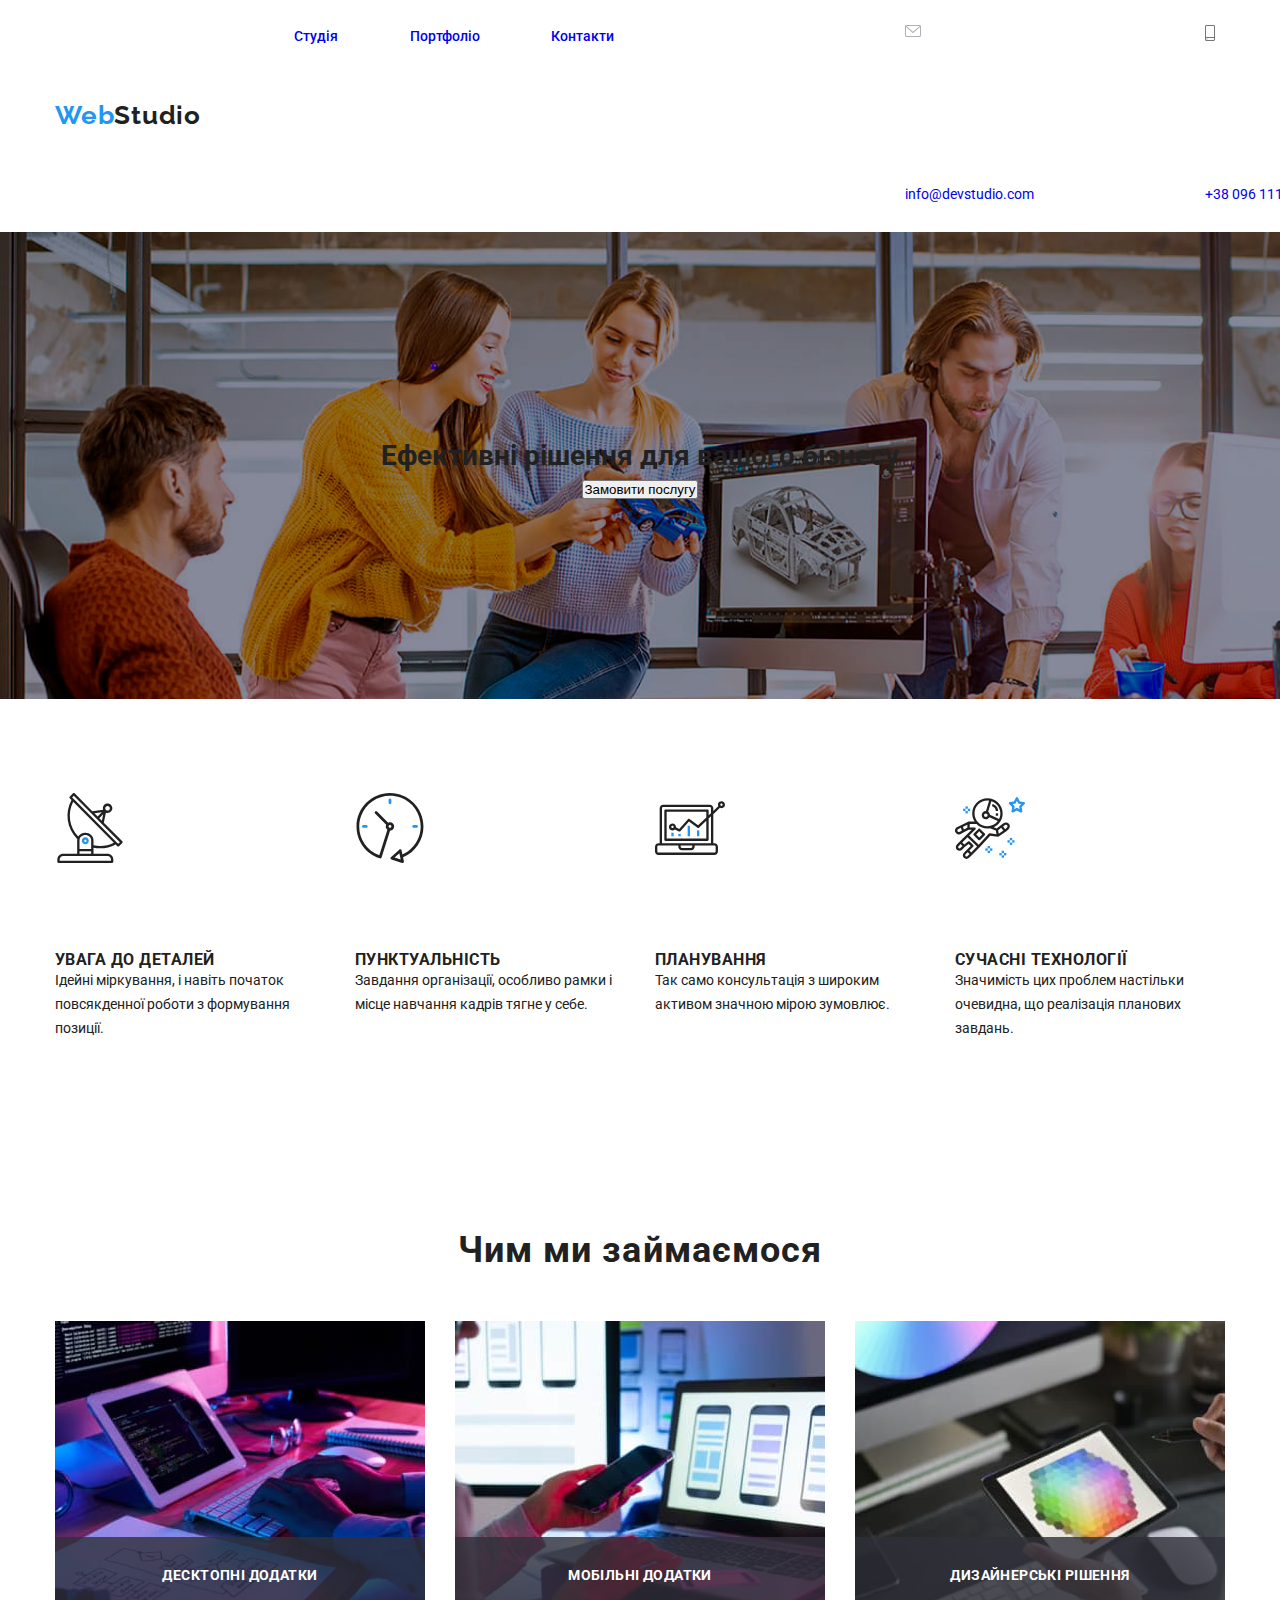
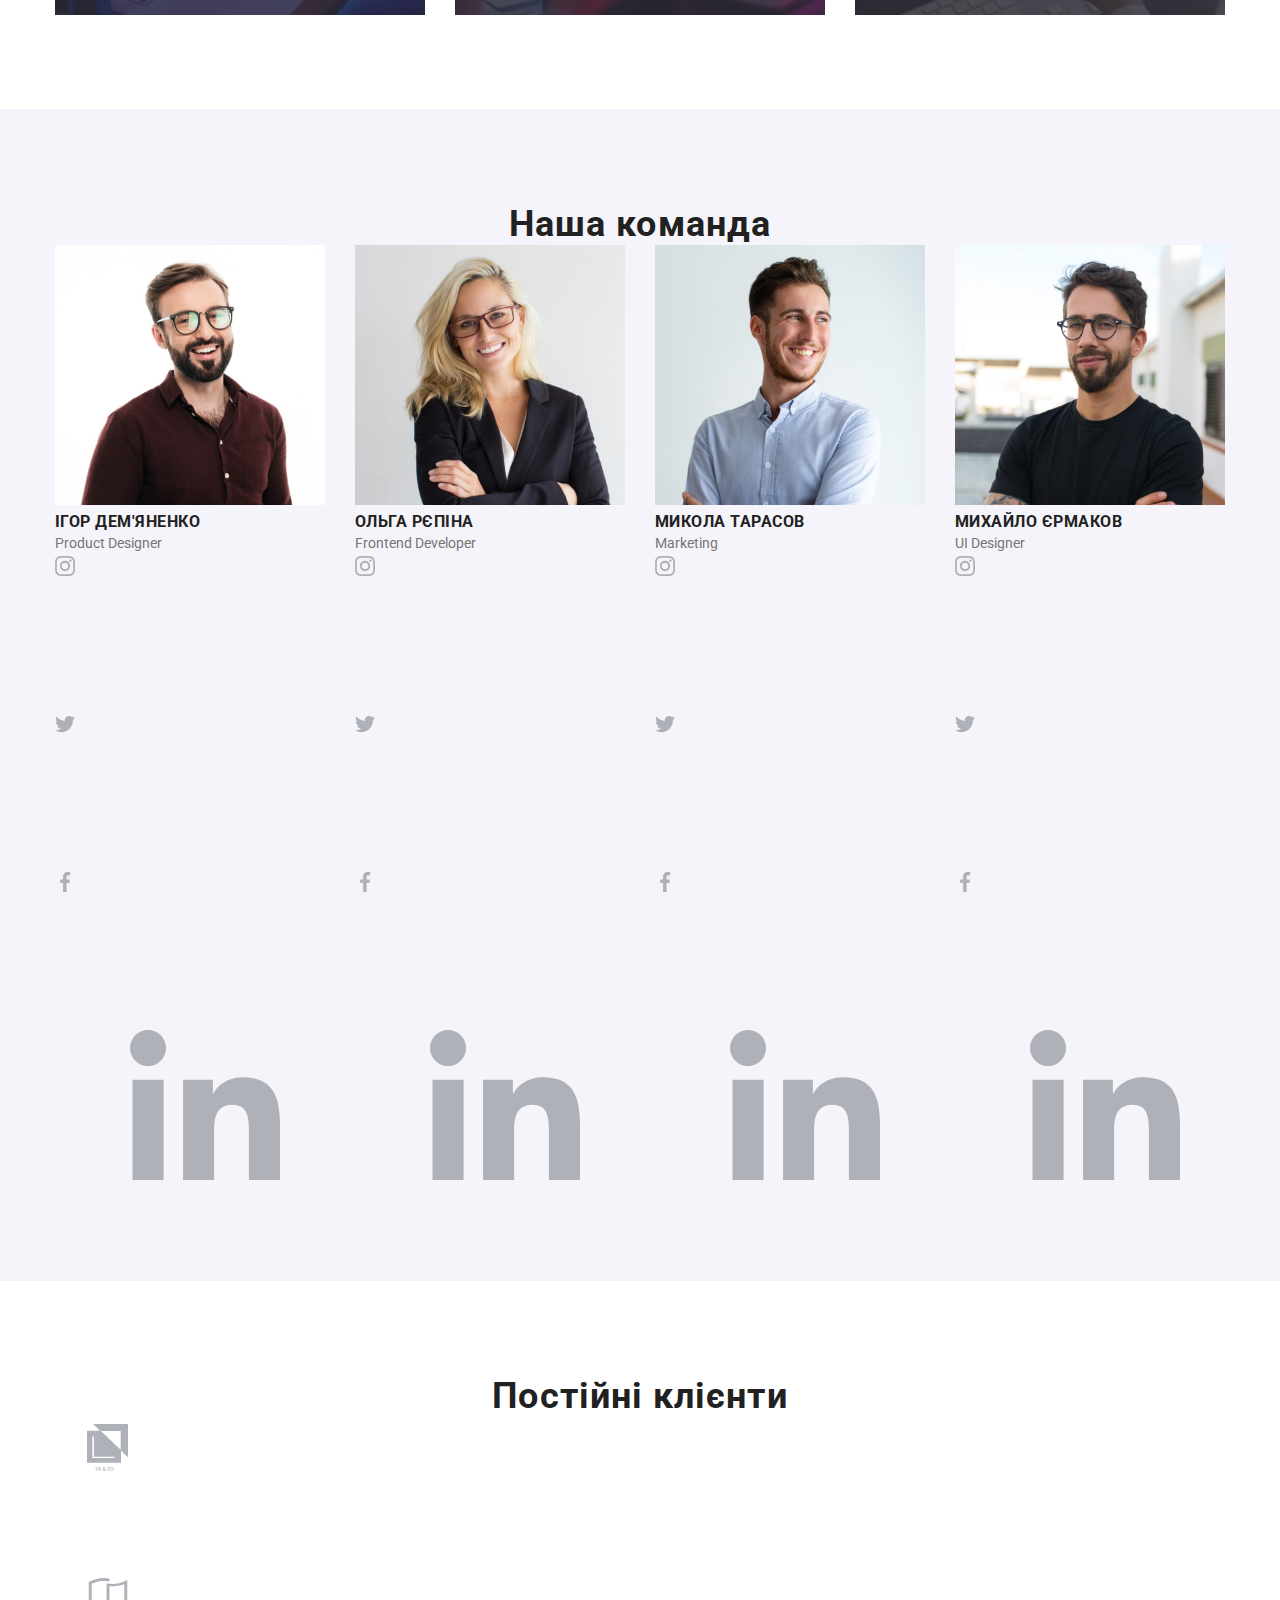
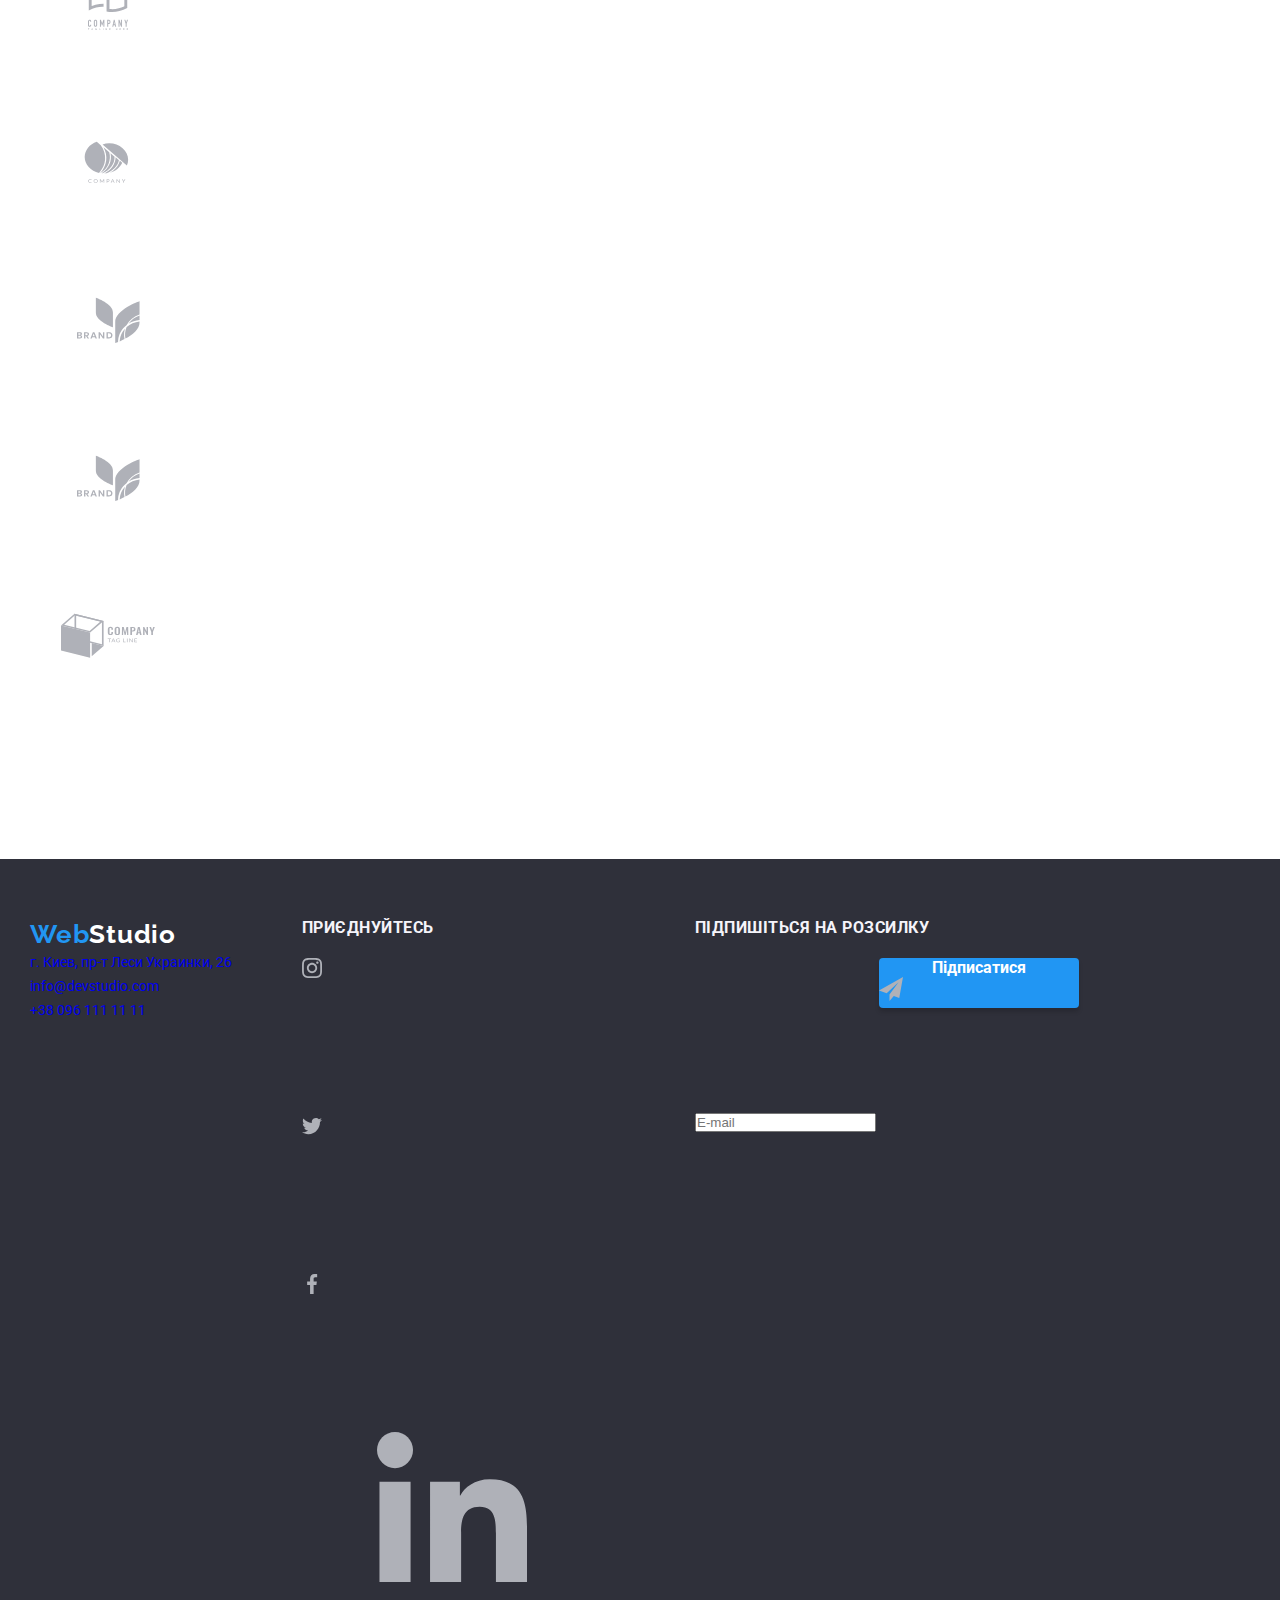
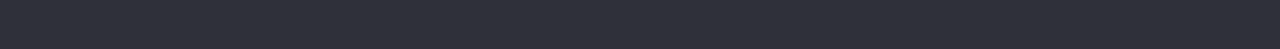
==== commit a6802b5d: "Merge pull request #3 from Kilim4ik/hw30" ====
--- a/hw24/index.html
+++ b/hw24/index.html
@@ -15,25 +15,25 @@
 </head>
 
 <body class="body">
-  <header>
-    <div class="cont">
-      <nav>
+  <header class="header">
+    <div class="cont header__cont">
+      <nav class="nav">
         <a href="/" class="web-studio"><span class="Web">Web</span>Studio</a>
-        <ul class="nav-list">
-          <li><a class="studio main-studio" href="#">Студія</a></li>
-          <li><a class="works" href="./page2.html">Портфоліо</a></li>
-          <li><a class="kontacts" href="#">Контакти</a></li>
+        <ul class="nav__list">
+          <li class="nav__item"><a class="nav__link nav__link--line" href="#">Студія</a></li>
+          <li class="nav__item"><a class="nav__link" href="./page2.html">Портфоліо</a></li>
+          <li class="nav__item"><a class="nav__link" href="#">Контакти</a></li>
         </ul>
       </nav>
-      <ul>
-        <li><a class="email" href="mailto:info@devstudio.com ">
-            <svg class="mail-svg ">
+      <ul class="contacts">
+        <li><a class="contacts__link" href="mailto:info@devstudio.com ">
+            <svg class="contacts__icon--email">
               <use xlink:href="./img/svg/envelope-hover.svg#mail"></use>
             </svg>
             info@devstudio.com
           </a></li>
-        <li><a class="tel" href="tel:+380961111111">
-            <svg class="tel-svg">
+        <li><a class="contacts__link" href="tel:+380961111111">
+            <svg class="contacts__icon--tel">
               <use xlink:href="./img/svg/smartphone.svg#tel"></use>
             </svg> +38 096 111 11 11</a></li>
       </ul>
@@ -41,254 +41,260 @@
   </header>
   <main>
     <section class="hero-section">
-      <div class="cont ">
-        <h1 class="h1">Ефективні рішення для вашого бізнесу</h1>
-        <button class="button" type="button" data-modal-open>Замовити послугу</button>
+      <div class="cont hero-section__cont">
+        <h1 class="hero-section__text">Ефективні рішення для вашого бізнесу</h1>
+        <button class="hero-section__button" type="button" data-modal-open>Замовити послугу</button>
       </div>
     </section>
     <section class="characteristics">
-      <div class="cont">
-        <article>
-          <div class="characteristic-background">
-            <svg>
+      <div class="cont characteristics__cont">
+        <article class="characteristics__card">
+          <div class="characteristics__icon-cont">
+            <svg class="characteristics__icon icon--medium">
               <use xlink:href="./img/svg/antenna.svg#antenna"></use>
             </svg>
           </div>
-          <h3>УВАГА ДО ДЕТАЛЕЙ</h3>
-          <p>Ідейні міркування, і навіть початок повсякденної роботи з формування позиції.</p>
+          <h3 class="characteristics__lable">УВАГА ДО ДЕТАЛЕЙ</h3>
+          <p class="characteristics__text">Ідейні міркування, і навіть початок повсякденної роботи з формування позиції.
+          </p>
         </article>
-        <article>
-          <div class="characteristic-background">
-            <svg>
+        <article class="characteristics__card">
+          <div class="characteristics__icon-cont">
+            <svg class="characteristics__icon icon--medium">
               <use xlink:href="./img/svg/clock.svg#clock"></use>
             </svg>
           </div>
-          <h3>ПУНКТУАЛЬНІСТЬ</h3>
-          <p>Завдання організації, особливо рамки і місце навчання кадрів тягне у себе.</p>
+          <h3 class="characteristics__lable">ПУНКТУАЛЬНІСТЬ</h3>
+          <p class="characteristics__text">Завдання організації, особливо рамки і місце навчання кадрів тягне у себе.
+          </p>
 
         </article>
-        <article>
-          <div class="characteristic-background">
-            <svg>
+        <article class="characteristics__card">
+          <div class="characteristics__icon-cont">
+            <svg class="characteristics__icon icon--medium">
               <use xlink:href="./img/svg/diagram.svg#diagram"></use>
             </svg>
           </div>
-          <h3>ПЛАНУВАННЯ</h3>
-          <p>Так само консультація з широким активом значною мірою зумовлює.</p>
+          <h3 class="characteristics__lable">ПЛАНУВАННЯ</h3>
+          <p class="characteristics__text">Так само консультація з широким активом значною мірою зумовлює.</p>
         </article>
-        <article>
-          <div class="characteristic-background">
-            <svg>
+        <article class="characteristics__card">
+          <div class="characteristics__icon-cont">
+            <svg class="characteristics__icon icon--medium">
               <use xlink:href="./img/svg/astronaut.svg#astronaut"></use>
             </svg>
           </div>
-          <h3>СУЧАСНІ ТЕХНОЛОГІЇ</h3>
-          <p>Значимість цих проблем настільки очевидна, що реалізація планових завдань.</p>
+          <h3 class="characteristics__lable">СУЧАСНІ ТЕХНОЛОГІЇ</h3>
+          <p class="characteristics__text">Значимість цих проблем настільки очевидна, що реалізація планових завдань.
+          </p>
 
         </article>
       </div>
     </section>
     <section class="fotos">
-      <div class="cont">
-        <h2 class="robota">Чим ми займаємося</h2>
-        <ul>
-          <li>
+      <div class="cont fotos__cont">
+        <h2 class="fotos__main-text">Чим ми займаємося</h2>
+        <ul class="fotos__list">
+          <li class="fotos__item">
             <img class="foto1" src="./img/box1.jpg" alt="Якийсь екран 1 " width="370" />
-            <p>Десктопні додатки</p>
-          </li>
-          <li>
+            <p class="fotos__text">Десктопні додатки</p>
+          </li>
+          <li class="fotos__item">
             <img class="foto2" src="./img/box2.jpg" alt="Якийсь екран 2" width="370" />
-            <p>Мобільні додатки</p>
-          </li>
-          <li>
+            <p class="fotos__text">Мобільні додатки</p>
+          </li>
+          <li class="fotos__item">
             <img class="foto3" src="./img/box3.jpg" alt="Якийсь екран 3" width="370" />
-            <p>Дизайнерські рішення</p>
+            <p class="fotos__text">Дизайнерські рішення</p>
           </li>
         </ul>
       </div>
     </section>
     <section class="peoples">
-      <div class="cont">
-        <h2 class="team">Наша команда</h2>
-        <ul>
-          <li class="people">
+      <div class="cont peoples__cont">
+        <h2 class="peoples__text">Наша команда</h2>
+        <ul class="peoples__list">
+          <li class="people-card">
             <img src="./img/card1.jpg" alt="людина 1" width="270" />
-            <h3>Ігор Дем'яненко</h3>
-            <p>Product Designer</p>
-            <div class="card-contacts">
-              <div class="background-contacts">
-                <a href="">
-                  <svg class="internet">
+            <h3 class="people-card__name">Ігор Дем'яненко</h3>
+            <p class="people-card__text">Product Designer</p>
+            <div class="people-card__contacts">
+              <div class="messenger">
+                <a class="people-card__link" href="">
+                  <svg class="messenger-logo">
                     <use href="./img/svg/instagram.svg#inst"></use>
                   </svg></a>
               </div>
-              <div class="background-contacts">
-                <a href="">
-                  <svg class="internet">
+              <div class="messenger">
+                <a class="people-card__link" href="">
+                  <svg class="messenger-logo">
                     <use href="./img/svg/twitter.svg#twit"></use>
                   </svg>
                 </a>
               </div>
-              <div class="background-contacts">
-                <a href="">
-                  <svg class="internet">
+              <div class="messenger">
+                <a class="people-card__link" href="">
+                  <svg class="messenger-logo">
                     <use href="./img/svg/facebook.svg#fb"></use>
                   </svg>
                 </a>
               </div>
-              <div class="background-contacts">
-                <a href="">
-                  <svg class="internet">
+              <div class="messenger">
+                <a class="people-card__link" href="">
+                  <svg class="messenger-logo">
                     <use href="./img/svg/linkedin.svg#in"></use>
                   </svg>
                 </a>
               </div>
             </div>
           </li>
-          <li class="people">
+          <li class="people-card">
             <img src="./img/card2.jpg" alt="людина 2 " width="270" />
-            <h3>Ольга Рєпіна</h3>
-            <p>Frontend Developer</p>
-            <div class="card-contacts">
-              <div class="background-contacts">
-                <a href="">
-                  <svg class="internet">
+            <h3 class="people-card__name">Ольга Рєпіна</h3>
+            <p class="people-card__text">Frontend Developer</p>
+            <div class="people-card__contacts">
+              <div class="messenger">
+                <a class="people-card__link" href="">
+                  <svg class="messenger-logo">
                     <use href="./img/svg/instagram.svg#inst"></use>
                   </svg></a>
               </div>
-              <div class="background-contacts">
-                <a href="">
-                  <svg class="internet">
+              <div class="messenger">
+                <a class="people-card__link" href="">
+                  <svg class="messenger-logo">
                     <use href="./img/svg/twitter.svg#twit"></use>
                   </svg>
                 </a>
               </div>
-              <div class="background-contacts">
-                <a href="">
-                  <svg class="internet">
+              <div class="messenger">
+                <a class="people-card__link" href="">
+                  <svg class="messenger-logo">
                     <use href="./img/svg/facebook.svg#fb"></use>
                   </svg>
                 </a>
               </div>
-              <div class="background-contacts">
-                <a href="">
-                  <svg class="internet">
+              <div class="messenger">
+                <a class="people-card__link" href="">
+                  <svg class="messenger-logo">
                     <use href="./img/svg/linkedin.svg#in"></use>
                   </svg>
                 </a>
               </div>
-          </li>
-          <li class="people">
+            </div>
+          </li>
+          <li class="people-card">
             <img src="./img/card3.jpg" alt="людина3" width="270" />
-            <h3>Микола Тарасов</h3>
-            <p>Marketing</p>
-            <div class="card-contacts">
-              <div class="background-contacts">
-                <a href="">
-                  <svg class="internet">
+            <h3 class="people-card__name">Микола Тарасов</h3>
+            <p class="people-card__text">Marketing</p>
+            <div class="people-card__contacts">
+              <div class="messenger">
+                <a class="people-card__link" href="">
+                  <svg class="messenger-logo">
                     <use href="./img/svg/instagram.svg#inst"></use>
                   </svg></a>
               </div>
-              <div class="background-contacts">
-                <a href="">
-                  <svg class="internet">
+              <div class="messenger">
+                <a class="people-card__link" href="">
+                  <svg class="messenger-logo">
                     <use href="./img/svg/twitter.svg#twit"></use>
                   </svg>
                 </a>
               </div>
-              <div class="background-contacts">
-                <a href="">
-                  <svg class="internet">
+              <div class="messenger">
+                <a class="people-card__link" href="">
+                  <svg class="messenger-logo">
                     <use href="./img/svg/facebook.svg#fb"></use>
                   </svg>
                 </a>
               </div>
-              <div class="background-contacts">
-                <a href="">
-                  <svg class="internet">
+              <div class="messenger">
+                <a class="people-card__link" href="">
+                  <svg class="messenger-logo">
                     <use href="./img/svg/linkedin.svg#in"></use>
                   </svg>
                 </a>
               </div>
-          </li>
-          <li class="people">
+            </div>
+          </li>
+          <li class="people-card">
             <img src="./img/card4.jpg" alt="людина4" width="270" />
-            <h3>Михайло Єрмаков</h3>
-            <p>UI Designer</p>
-            <div class="card-contacts">
-              <div class="background-contacts">
-                <a href="">
-                  <svg class="internet">
+            <h3 class="people-card__name">Михайло Єрмаков</h3>
+            <p class="people-card__text">UI Designer</p>
+            <div class="people-card__contacts">
+              <div class="messenger">
+                <a class="people-card__link" href="">
+                  <svg class="messenger__logo">
                     <use href="./img/svg/instagram.svg#inst"></use>
                   </svg></a>
               </div>
-              <div class="background-contacts">
-                <a href="">
-                  <svg class="internet">
+              <div class="messenger">
+                <a class="people-card__link" href="">
+                  <svg class="messenger-logo">
                     <use href="./img/svg/twitter.svg#twit"></use>
                   </svg>
                 </a>
               </div>
-              <div class="background-contacts">
-                <a href="">
-                  <svg class="internet">
+              <div class="messenger">
+                <a class="people-card__link" href="">
+                  <svg class="messenger-logo">
                     <use href="./img/svg/facebook.svg#fb"></use>
                   </svg>
                 </a>
               </div>
-              <div class="background-contacts">
-                <a href="">
-                  <svg class="internet">
+              <div class="messenger">
+                <a class="people-card__link" href="">
+                  <svg class="messenger-logo">
                     <use href="./img/svg/linkedin.svg#in"></use>
                   </svg>
                 </a>
               </div>
+            </div>
           </li>
         </ul>
       </div>
     </section>
     <section class="clients">
-      <div class="cont">
+      <div class="cont ">
         <h2>Постійні клієнти</h2>
-        <div class="cont clients-cont">
-          <article>
+        <div class="cont clients__cont">
+          <article class="clients__item">
             <a href="">
-              <svg>
+              <svg class="clients__icon">
                 <use xlink:href="./img/svg/ya.svg#ya"></use>
               </svg>
             </a>
           </article>
-          <article>
-
-            <svg>
+          <article class="clients__item">
+
+            <svg class="clients__icon">
               <use xlink:href="./img/svg/tagline.svg#tagline"></use>
             </svg>
 
           </article>
-          <article>
-
-            <svg>
+          <article class="clients__item">
+
+            <svg class="clients__icon">
               <use xlink:href="./img/svg/company.svg#company"></use>
             </svg>
 
           </article>
-          <article>
-
-            <svg>
+          <article class="clients__item">
+
+            <svg class="clients__icon">
               <use xlink:href="./img/svg/brand.svg#brand"></use>
             </svg>
 
           </article>
-          <article>
-
-            <svg>
+          <article class="clients__item">
+
+            <svg class="clients__icon">
               <use xlink:href="./img/svg/brand.svg#brand"></use>
             </svg>
 
           </article>
-          <article>
-
-            <svg>
+          <article class="clients__item">
+
+            <svg class="clients__icon">
               <use xlink:href="./img/svg/cube.svg#cube"></use>
             </svg>
 
@@ -297,119 +303,110 @@
       </div>
     </section>
   </main>
-  <footer>
-    <article>
+  <footer class="footer">
+    <article class="footer__contacts">
       <a href="/" class="web-studio-"><span class="Web">Web</span>Studio
       </a>
-      <address>
-        <ul>
-          <li>
-            <a class="footer-link" href="https://goo.gl/maps/CPtrU1FHBa2aNyZL9" target="_blank"
+      <address class="address">
+        <ul class="address__list">
+          <li class="address__item">
+            <a class="address__link" href="https://goo.gl/maps/CPtrU1FHBa2aNyZL9" target="_blank"
               rel="noopener noreferrer nofollow">г. Киев, пр-т Леси Украинки, 26</a>
           </li>
-          <li class="footer-kontacts"><a class="footer-links" href="mailto:info@devstudio.com ">info@devstudio.com</a>
-          </li>
-          <li class="footer-kontacts"><a class="footer-links" href="tel:+380961111111">+38 096 111 11 11</a></li>
+          <li class="address__item"><a class="address__link" href="mailto:info@devstudio.com ">info@devstudio.com</a>
+          </li>
+          <li class="address__item"><a class="address__link" href="tel:+380961111111">+38 096 111 11 11</a></li>
         </ul>
       </address>
     </article>
 
     <article class="join">
-      <h3>приєднуйтесь</h3>
-      <ul class="footer-contacts">
-        <li>
-          <div class="background-contacts">
-            <a href="">
-              <svg class="internet">
+      <h3 class="join__title">приєднуйтесь</h3>
+      <ul class="join__contacts">
+        <li class="join__item">
+          <div class="">
+            <a class="messenger messenger--dark" href="">
+              <svg class="messenger__logo messenger__logo--dark">
                 <use href="./img/svg/instagram.svg#inst"></use>
               </svg>
             </a>
           </div>
         </li>
-        <li>
-          <div class="background-contacts">
-            <a href="">
-              <svg class="internet">
-                <use href="./img/svg/twitter.svg#twit"></use>
-              </svg>
-            </a>
-          </div>
+        <li class="join__item">
+          <a class="messenger messenger--dark" href="">
+            <svg class="messenger__logo messenger__logo--dark">
+              <use href="./img/svg/twitter.svg#twit"></use>
+            </svg>
+          </a>
         </li>
-        <li>
-          <div class="background-contacts">
-            <a href="">
-              <svg class="internet">
-                <use href="./img/svg/facebook.svg#fb"></use>
-              </svg>
-            </a>
-          </div>
+        <li class="join__item">
+          <a class="messenger messenger--dark" href="">
+            <svg class="messenger__logo messenger__logo--dark">
+              <use href="./img/svg/facebook.svg#fb"></use>
+            </svg>
+          </a>
         </li>
-        <li>
-          <div class="background-contacts">
-            <a href="">
-              <svg class="internet">
-                <use href="./img/svg/linkedin.svg#in"></use>
-              </svg>
-            </a>
-          </div>
+        <li class="join__item">
+          <a class="messenger messenger--dark" href="">
+            <svg class="messenger__logo messenger__logo--dark">
+              <use href="./img/svg/linkedin.svg#in"></use>
+            </svg>
+          </a>
         </li>
       </ul>
     </article>
     <article class="footer-form">
-      <h3>Підпишіться на розсилку</h3>
-      <div class="footer-input-box">
-        <input type="text" placeholder="E-mail">
-        <button class="footer-form-button form-button">
+      <h3 class="footer-form__title">Підпишіться на розсилку</h3>
+      <div class="footer-form__cont">
+        <input class="footer-form__input" type="text" placeholder="E-mail">
+        <button class="footer-form__button form-button">
           Підписатися
-          <svg>
+          <svg class="footer-form__icon">
             <use xlink:href="./img/svg/follow.svg#follow"></use>
           </svg>
         </button>
       </div>
     </article>
   </footer>
-  <div class="modal-section is-hidden" data-modal>
+  <div class=" is-hidden modal-section " data-modal>
     <article class="modal-window ">
-      <button class="modal-button-close" data-modal-close>
-        <svg>
+      <button class="modal-window__button-close" data-modal-close>
+        <svg class="modal-window__button-close-icon">
           <use xlink:href="./img/svg/close-button.svg#close-button"></use>
         </svg>
       </button>
-      <h2>Залиште свої дані, ми вам передзвонимо</h2>
+      <h2 class="modal-window__title">Залиште свої дані, ми вам передзвонимо</h2>
       <form class="modal-form" action="">
-        <label>Ім'я</label>
+        <label class="modal-form__label">Ім'я</label>
         <div class="input-zone">
-
-          <input class="maodal__input" type="text" placeholder="" required>
-          <svg class="form-icon">
+          <input class="input-zone__input" type="text" placeholder="" required>
+          <svg class="input-zone__icon">
             <use href="./img/svg/people-icon.svg#people-icon"></use>
           </svg>
         </div>
-        <label>Телефон</label>
+        <label class="modal-form__label">Телефон</label>
         <div class="input-zone">
-
-          <input class="maodal__input" type="tel" required>
-          <svg class="form-icon">
+          <input class="input-zone__input" type="tel" required>
+          <svg class="input-zone__icon">
             <use href="./img/svg/tel.svg#tel"></use>
           </svg>
         </div>
-        <label>Пошта</label>
+        <label class="modal-form__label">Пошта</label>
         <div class="input-zone">
-
-          <input class="maodal__input" type="mail" required>
-          <svg class="form-icon">
+          <input class="input-zone__input" type="mail" required>
+          <svg class="input-zone__icon">
             <use href="./img/svg/envelope-hover.svg#mail"></use>
           </svg>
         </div>
-        <label>Коментар</label>
-        <textarea class="maodal__input input-zone  modal-text" name="" id="" cols="57" rows="10"
+        <label class="modal-form__label">Коментар</label>
+        <textarea class=" modal-form__text  " name="" id="" cols="57" rows="10"
           placeholder="Введіть текст" required></textarea>
         <div class="form-checkbox">
-          <input type="checkbox">
-          <p>Погоджуюся з розсилкою та приймаю </p>
-          <a href=""> Умови договору</a>
+          <input class="form-checkbox__checkbox" type="checkbox">
+          <p class="form-checkbox__text">Погоджуюся з розсилкою та приймаю </p>
+          <a class="form-checkbox__link" href=""> Умови договору</a>
         </div>
-        <button class="form-button">Відправити</button>
+        <button class="form-button modal-window__button-send">Відправити</button>
       </form>
     </article>
   </div>
--- a/hw24/css/main.css
+++ b/hw24/css/main.css
@@ -1,39 +1,11 @@
 :root {
+  --color-text: #212121;
+  --background: #ffffff;
+  --blue-color: #2196F3;
+  --light-grey: #757575;
+  --buttons-grey: #F5F4FA;
   --roboto: "Roboto";
   --raleway: "Raleway";
-}
-
-.project-card__list, .filter, .input-zone, .join__contacts, .clients__cont, .people-card__contacts, .peoples__list, .fotos__list, .characteristics__cont, .contacts, .nav__list, .header__cont {
-  display: flex;
-  justify-content: space-between;
-  flex-wrap: wrap;
-}
-
-.project-card {
-  width: 370px;
-  margin-bottom: 32px;
-  background: #ffffff;
-  box-shadow: 0px 1px 3px rgba(0, 0, 0, 0.12), 0px 1px 1px rgba(0, 0, 0, 0.14), 0px 2px 1px rgba(0, 0, 0, 0.2);
-  border-radius: 0px 0px 4px 4px;
-}
-
-.project-card__overlay {
-  color: #ffffff;
-  font-size: 18px;
-  font-weight: 400;
-  line-height: 28px;
-  letter-spacing: 0.54px;
-  position: absolute;
-  top: 0;
-  left: 0;
-  height: 100%;
-  display: flex;
-  justify-content: space-between;
-  align-items: center;
-  padding: 0 24px;
-  background: rgba(33, 150, 243, 0.9);
-  transform: translateY(100%);
-  transition: transform 600ms ease-out;
 }
 
 .is-hidden {
@@ -52,7 +24,7 @@
 body {
   margin: 0;
   font-family: var(--roboto), sans-serif;
-  color: #212121;
+  color: var(--color-text);
   line-height: 1.71;
   font-size: 14px;
 }
@@ -68,14 +40,7 @@
 }
 
 svg {
-  width: 20px;
-  height: 20px;
   fill: #afb1b8;
-}
-
-.icon--medium {
-  width: 70px;
-  height: 70px;
 }
 
 ul {
@@ -85,7 +50,7 @@
 
 h2 {
   line-height: 1.16;
-  color: #212121;
+  color: var(--color-text);
   text-align: center;
   font-family: "Roboto";
   font-size: 36px;
@@ -100,7 +65,7 @@
   letter-spacing: 0.03em;
   text-transform: uppercase;
   line-height: 1.14;
-  color: #212121;
+  color: var(--color-text);
 }
 
 h4 {
@@ -127,109 +92,142 @@
   font-size: 26px;
   line-height: 1.19;
   letter-spacing: 0.03em;
-  color: #212121;
+  color: var(--color-text);
   align-self: center;
 }
 
-.messenger {
-  width: 44px;
-  height: 44px;
-  border-radius: 50%;
-  display: flex;
-  align-items: center;
-  justify-content: center;
-}
-.messenger--dark {
-  background-color: rgba(255, 255, 255, 0.1);
-}
-.messenger:hover, .messenger:hover use {
-  background-color: #2196f3;
-  fill: #ffffff;
-}
-
-.messenger__logo--dark {
-  fill: #ffffff;
-}
-
-.header {
+header {
   width: 100%;
-  background-color: #ffffff;
+  background-color: var(--background);
   /* position: fixed;
     bottom: 0; */
 }
-.header__cont {
+
+header .cont {
   padding: 25px 0;
-}
-
-.nav {
+  display: flex;
+  justify-content: space-between;
+}
+
+nav {
   font-weight: 500;
   font-size: 14px;
   display: flex;
 }
-.nav__list {
+
+.nav-list li {
+  position: relative;
+}
+
+header ul {
   width: 320px;
   margin-left: 93px;
-  align-content: center;
-}
-.nav__item {
-  position: relative;
-}
-.nav__link {
+  display: flex;
+  justify-content: space-between;
+}
+
+.studio {
   line-height: 1.14;
-  color: #212121;
+  color: var(--color-text);
   text-decoration: none;
 }
-.nav__link:hover {
-  color: #2196f3;
-}
-.nav__link:focus {
-  color: #2196f3;
-}
-.nav__link--line::before {
+
+.studio:hover {
+  color: var(--blue-color);
+}
+
+.works {
+  line-height: 1.14;
+  text-decoration: none;
+  color: var(--color-text);
+}
+
+.works:focus {
+  color: var(--blue-color);
+}
+
+.works:hover {
+  color: var(--blue-color);
+}
+
+.kontacts {
+  line-height: 1.14;
+  text-decoration: none;
+  color: var(--color-text);
+}
+
+.kontacts:focus {
+  color: var(--blue-color);
+}
+
+.kontacts:hover {
+  color: var(--blue-color);
+}
+
+.email {
+  color: var(--light-grey);
+  text-decoration: none;
+  font-weight: 500;
+}
+
+.email:hover {
+  color: var(--blue-color);
+}
+
+.main-studio::before,
+.works-portfolio::before {
+  content: " ";
   position: absolute;
   bottom: -25px;
   left: 0;
   width: 100%;
   height: 4px;
-  background-color: #2196f3;
+  background-color: var(--blue-color);
   border-radius: 2px;
 }
 
-.contacts {
-  align-content: center;
-}
-.contacts__link {
-  color: #757575;
+.mail-svg {
+  width: 16px;
+  height: 12px;
+  stroke: var(--light-grey);
+}
+
+.email:hover .mail-svg use {
+  stroke: var(--blue-color);
+}
+
+.tel {
+  color: var(--light-grey);
   text-decoration: none;
   font-weight: 500;
 }
-.contacts__link:hover, .contacts__link:hover use {
-  color: #2196f3;
-  fill: #2196f3;
-}
-.contacts__link:last-child {
-  margin-left: 30px;
-}
-.contacts__icon--email {
-  width: 16px;
-  height: 12px;
-}
-.contacts__icon--tel {
-  width: 12px;
+
+.tel:hover {
+  color: var(--blue-color);
+}
+
+.tel-svg {
+  width: 10px;
   height: 16px;
+}
+
+.tel:hover .tel-svg use {
+  stroke: var(--blue-color);
 }
 
 .hero-section {
   padding: 0;
   background-image: url(../img/main.png);
 }
-.hero-section__cont {
+
+.hero-section .cont {
   padding: 200px 0;
   display: flex;
   flex-direction: column;
   align-items: center;
 }
-.hero-section__text {
+
+.h1 {
   display: block;
   width: 696px;
   margin: 0;
@@ -239,56 +237,79 @@
   text-align: center;
   letter-spacing: 0.06em;
   text-transform: uppercase;
-  color: #ffffff;
-}
-.hero-section__button {
-  align-self: center;
-  border: none;
-  color: #ffffff;
-  width: 214px;
+  color: var(--background);
+}
+
+.button {
+  width: 216px;
   height: 50px;
-  font-family: var(--roboto);
+  margin-top: 30px;
+  cursor: pointer;
+  font-weight: 700;
   font-size: 16px;
-  font-weight: 700;
-  text-align: center;
-  background-color: #2196f3;
+  line-height: 1.88;
+  letter-spacing: 0.06em;
+  color: var(--background);
+  background: var(--blue-color);
+  box-shadow: 0px 4px 4px rgba(0, 0, 0, 0.15);
   border-radius: 4px;
-  box-shadow: 0px 4px 4px 0px rgba(0, 0, 0, 0.15);
-}
-.hero-section__button:hover, .hero-section__button:focus {
-  background-color: #2196f3;
-  color: #ffffff;
-}
-
-.characteristics__card {
+}
+
+.button:focus {
+  background-color: var(--blue-color);
+  color: var(--background);
+}
+
+.button:hover {
+  background-color: var(--blue-color);
+  color: var(--background);
+}
+
+.characteristics .cont {
+  display: flex;
+  justify-content: space-between;
+}
+
+.characteristics article {
   width: 270px;
 }
-.characteristics__icon-cont {
-  border-radius: 4px;
+
+.characteristic-background {
   background: #f5f4fa;
 }
-.characteristics__icon {
+
+.characteristic-background svg {
   width: 70px;
   height: 70px;
   padding: 25px 100px;
   box-sizing: content-box;
 }
 
-.fotos__main-text {
+.robota {
   font-weight: 700;
   font-size: 36px;
   line-height: 1.16;
   text-align: center;
   letter-spacing: 0.03em;
+}
+
+.fotos h2 {
   margin: 0 auto 50px;
 }
-.fotos__item {
+
+.fotos ul {
+  display: flex;
+  justify-content: space-between;
+}
+
+.fotos li {
   height: 294px;
   position: relative;
 }
-.fotos__text {
+
+.fotos li p {
   text-align: center;
-  color: #ffffff;
+  color: var(--background);
   text-transform: uppercase;
   font-size: 14px;
   font-weight: 700;
@@ -305,127 +326,206 @@
 
 .peoples {
   background: #f5f4fa;
-  color: #757575;
-}
-.peoples__cont {
+  color: var(--light-grey);
+}
+
+.peoples .cont {
   display: flex;
   flex-direction: column;
   align-items: center;
 }
-.peoples__text {
+
+.peoples ul {
+  display: flex;
+  justify-content: space-between;
+  width: 1170px;
+}
+
+.team {
   font-weight: 700;
   font-size: 36px;
   line-height: 1.16;
 }
-.peoples__list {
-  width: 1170px;
-}
-
-.people-card {
+
+.people {
   display: flex;
   flex-direction: column;
   align-items: center;
-  background: #ffffff;
+  background: var(--background);
+  /* material shadow v1 */
   box-shadow: 0px 1px 3px rgba(0, 0, 0, 0.12), 0px 1px 1px rgba(0, 0, 0, 0.14), 0px 2px 1px rgba(0, 0, 0, 0.2);
   border-radius: 0px 0px 4px 4px;
 }
-.people-card__name {
-  margin-top: 30px;
-}
-.people-card__text {
-  margin-top: 10px;
-}
-.people-card__contacts {
+
+.card-contacts {
   width: 210px;
   margin-top: 28px;
+  display: flex;
+  justify-content: space-between;
   padding-bottom: 30px;
 }
-.people-card__link {
+
+.people h3 {
+  margin-top: 30px;
+}
+
+.people p {
+  margin-top: 10px;
+}
+
+.background-contacts {
+  width: 44px;
+  height: 44px;
+  border-radius: 50%;
+  /* background-color: red; */
+  display: flex;
+  align-items: center;
+  justify-content: center;
+}
+
+.background-contacts:hover {
+  background-color: var(--blue-color);
+}
+
+.background-contacts a {
   height: 20px;
-}
-
-.clients__item {
-  border: 1px solid #afb1b8;
-}
-.clients__item:hover, .clients__item:hover .clients__icon {
-  border-color: #2196f3;
-  fill: #2196f3;
-}
-.clients__icon {
+  padding: 0;
+}
+
+.internet {
+  width: 20px;
+  height: 20px;
+  margin: 0 auto;
+}
+
+.background-contacts:hover .internet {
+  fill: var(--background);
+}
+
+.clients-cont {
+  display: flex;
+  justify-content: space-between;
+}
+
+.card-contacts:last-child {
+  margin: 0;
+}
+
+.clients-cont article {
+  border: 1px solid #AFB1B8;
+}
+
+.clients-cont article:hover {
+  border-color: var(--blue-color);
+}
+
+.clients-cont article svg {
   box-sizing: content-box;
+  fill: #AFB1B8;
   width: 106px;
   height: 60px;
   padding: 16px 32px;
 }
 
-.footer {
+.clients-cont article svg:hover {
+  fill: var(--blue-color);
+}
+
+footer {
   display: flex;
   width: 100%;
   background: #2f303a;
 }
-.footer__cont {
-  display: flex;
-}
-.footer article {
-  padding: 60px 0;
-}
-.footer article:first-child {
-  margin-left: 30px;
-}
-.footer__contacts {
-  width: 210px;
-  display: flex;
-  flex-direction: column;
-  justify-content: space-between;
-  padding-bottom: 30px;
-}
-
-.address {
-  font-style: normal;
-  width: 230px;
-}
-.address__item {
-  margin-left: 10px;
-}
-.address__link {
+
+.footer-link {
   font-weight: 500;
   font-size: 14px;
   font-style: normal;
-  color: rgba(255, 255, 255, 0.6);
-}
-.address__link:hover, .address__link:focus {
-  color: #2196f3;
-}
-.address__link:first-child {
-  margin: 0;
+  color: var(--background);
+}
+
+address {
+  font-style: normal;
+}
+
+.web-studio- {
+  font-family: "Raleway";
+  font-weight: 700;
+  font-size: 26px;
+  line-height: 1.19;
+  letter-spacing: 0.03em;
+  color: var(--background);
+}
+
+.footer-link:focus {
+  background-color: var(--blue-color);
+}
+
+.footer-link:hover {
+  background-color: var(--blue-color);
+}
+
+footer article {
+  padding: 60px 0;
+}
+
+.join h3,
+.footer-form h3 {
+  margin: 0 0 20px;
+  color: var(--buttons-grey);
+}
+
+.footer-contacts {
+  display: flex;
+}
+
+.footer-contacts li {
+  margin-left: 10px;
+}
+
+.footer-contacts li:first-child {
+  margin: 0px;
+}
+
+footer article:first-child {
+  margin-left: 30px;
 }
 
 .join {
   margin-left: 70px;
 }
-.join__title {
-  margin: 0 0 20px;
-  color: #f5f4fa;
-}
-.join__contacts {
-  width: 206px;
-}
-.join__item {
-  width: 44px;
-}
-
-.footer-form {
-  margin-left: 93px;
-}
-.footer-form__title {
-  margin: 0 0 20px;
-  color: #f5f4fa;
-}
-.footer-form__cont {
+
+.footer-links {
+  font-style: normal;
+  color: var(--light-grey);
+}
+
+.footer-links:focus {
+  background-color: var(--blue-color);
+}
+
+.footer-links:hover {
+  background-color: var(--blue-color);
+}
+
+.footer-kontacts {
+  font-weight: 500;
+  font-size: 14px;
+  font-weight: 400;
+  letter-spacing: 0.03em;
+  text-decoration: none;
+}
+
+footer .background-contacts {
+  background-color: rgba(255, 255, 255, 0.1);
+}
+
+.footer-input-box {
   display: flex;
   width: 570px;
 }
-.footer-form__input {
+
+.footer-input-box input {
   width: 358px;
   height: 50px;
   color: rgba(255, 255, 255, 0.6);
@@ -440,41 +540,26 @@
   background: rgba(33, 150, 243, 0);
   box-shadow: 0px 4px 4px 0px rgba(0, 0, 0, 0.15);
 }
-.footer-form__button {
-  align-self: center;
-  border: none;
-  color: #ffffff;
-  width: 200px;
-  height: 50px;
-  font-family: var(--roboto);
-  font-size: 16px;
-  font-weight: 700;
-  text-align: center;
-  background-color: #2196f3;
-  border-radius: 4px;
-  box-shadow: 0px 4px 4px 0px rgba(0, 0, 0, 0.15);
+
+.footer-form {
+  margin-left: 93px;
+}
+
+.footer-form-button {
   margin-left: 12px;
   display: flex;
   align-items: center;
   justify-content: center;
 }
-.footer-form__button:hover .footer-form__icon {
-  fill: #ffffff;
-}
-.footer-form__icon {
+
+.footer-form-button svg {
+  fill: var(--background);
+}
+
+.footer-input-box svg {
   width: 24px;
   height: 24px;
   margin-left: 10px;
-  fill: #ffffff;
-}
-
-.web-studio- {
-  font-family: "Raleway";
-  font-weight: 700;
-  font-size: 26px;
-  line-height: 1.19;
-  letter-spacing: 0.03em;
-  color: #ffffff;
 }
 
 .modal-section {
@@ -497,61 +582,51 @@
   position: relative;
   width: 528px;
   height: 581px;
-  background-color: #ffffff;
+  background-color: var(--background);
   margin: 0 auto;
   border-radius: 4px;
   box-shadow: 0px 2px 1px 0px rgba(0, 0, 0, 0.2), 0px 1px 1px 0px rgba(0, 0, 0, 0.14), 0px 1px 3px 0px rgba(0, 0, 0, 0.12);
 }
-.modal-window__button-close {
+
+.modal-window label {
+  font-size: 12px;
+  font-weight: 400;
+  line-height: normal;
+  letter-spacing: 0.12px;
+  padding-bottom: 4px;
+}
+
+.modal-button-close {
   width: 30px;
   height: 30px;
   position: absolute;
   border-radius: 50%;
   top: 8px;
   right: 8px;
-  background-color: #ffffff;
+  background-color: var(--background);
   border: 1px solid rgba(0, 0, 0, 0.1);
   display: flex;
   align-items: center;
   justify-content: center;
 }
-.modal-window__button-close:hover svg, .modal-window__button-close:hover {
-  background-color: #ffffff;
-  fill: #2196f3;
-}
-.modal-window__button-close-icon {
+
+.modal-button-close svg {
   height: 18px;
   width: 18px;
-  fill: #212121;
-}
-.modal-window__title {
+  fill: var(--color-text);
+}
+
+.modal-button-close:hover svg,
+.modal-button-close:hover {
+  background-color: var(--background);
+  fill: var(--blue-color);
+}
+
+.modal-window h2 {
   margin-top: 40px;
   font-size: 20px;
   letter-spacing: 0.6px;
 }
-.modal-window__button {
-  align-self: center;
-  border: none;
-  color: #ffffff;
-  width: 200px;
-  height: 50px;
-  font-family: var(--roboto);
-  font-size: 16px;
-  font-weight: 700;
-  text-align: center;
-  background-color: #2196f3;
-  border-radius: 4px;
-  box-shadow: 0px 4px 4px 0px rgba(0, 0, 0, 0.15);
-  margin-top: 30px;
-}
-
-.modal-window label {
-  font-size: 12px;
-  font-weight: 400;
-  line-height: normal;
-  letter-spacing: 0.12px;
-  padding-bottom: 4px;
-}
 
 .modal-form {
   margin: 0 41px;
@@ -559,48 +634,64 @@
   flex-direction: column;
   justify-content: start;
 }
-.modal-form__label {
+
+.modal-form > label {
   margin-top: 10px;
 }
-.modal-form__text {
-  padding: 12px 16px;
-  width: 100%;
-  height: 120px;
-  border-radius: 4px;
-  border: 1px solid rgba(33, 33, 33, 0.2);
-}
-.modal-form__text:hover, .modal-form__text:focus {
-  outline: none;
-  border: 1px solid #2196f3;
+
+.modal-form p:first-child {
+  margin-top: 12px;
 }
 
 .input-zone {
   position: relative;
-  align-items: center;
-}
-.input-zone__icon {
+  display: flex;
+  align-items: center;
+}
+
+.maodal__input:hover {
+  border: 1px solid var(--blue-color);
+}
+
+.maodal__input:focus {
+  border: 1px solid var(--blue-color);
+}
+
+.maodal__input:hover ~ .form-icon use path {
+  fill: var(--blue-color);
+}
+
+.maodal__input:focus + .form-icon use {
+  fill: var(--blue-color);
+}
+
+.form-icon {
   position: absolute;
   left: 12px;
   width: 18px;
   height: 18px;
-  fill: #212121;
-}
-.input-zone__input {
+  fill: var(--color-text);
+}
+
+.maodal__input {
   width: 100%;
   height: 40px;
   border-radius: 4px;
   border: 1px solid rgba(33, 33, 33, 0.2);
   padding-left: 42px;
 }
-.input-zone__input:hover, .input-zone__input:focus {
+
+.maodal__input:focus {
   outline: none;
-  border: 1px solid #2196f3;
-}
-.input-zone__input:hover + .input-zone__icon, .input-zone__input:focus + .input-zone__icon {
-  fill: #2196f3;
-}
-.input-zone__input:hover + .input-zone__icon use, .input-zone__input:focus + .input-zone__icon use {
-  fill: #2196f3;
+  /* border: 0px solid beige ; */
+}
+
+.modal-text {
+  padding: 12px 16px;
+  height: 120px;
+  border-radius: 4px;
+  border: 1px solid rgba(33, 33, 33, 0.2);
+  outline: none;
 }
 
 .form-checkbox {
@@ -608,18 +699,43 @@
   display: flex;
   align-content: center;
 }
-.form-checkbox__text {
+
+.form-checkbox p {
   margin-left: 7px;
 }
-.form-checkbox__link {
+
+.form-checkbox a {
   display: flex;
   align-items: center;
   margin-left: 12px;
-  color: #2196f3;
+  color: var(--blue-color);
+  /* outline: var(--blue-color); */
   text-decoration: underline;
 }
 
-.filter {
+.form-button {
+  align-self: center;
+  border: none;
+  color: var(--background);
+  width: 200px;
+  height: 50px;
+  font-family: var(--roboto);
+  font-size: 16px;
+  font-weight: 700;
+  text-align: center;
+  background-color: var(--blue-color);
+  border-radius: 4px;
+  box-shadow: 0px 4px 4px 0px rgba(0, 0, 0, 0.15);
+}
+
+.modal-section .form-button {
+  margin-top: 30px;
+}
+
+.text-on-projects {
+  display: flex;
+  justify-content: space-between;
+  flex-wrap: wrap;
   font-weight: 400;
   font-size: 16px;
   line-height: 1.88;
@@ -627,14 +743,39 @@
   color: #757575;
 }
 
-.project-card:nth-last-child(-n+3) {
-  margin: 0;
-}
-.project-card__overflow-cont {
+.proect {
+  width: 370px;
+  background: var(--background);
+  /* material shadow v1 */
+  box-shadow: 0px 1px 3px rgba(0, 0, 0, 0.12), 0px 1px 1px rgba(0, 0, 0, 0.14), 0px 2px 1px rgba(0, 0, 0, 0.2);
+  border-radius: 0px 0px 4px 4px;
+}
+
+.cont-overflow {
   height: 294px;
   position: relative;
   overflow: hidden;
 }
-.project-card__overflow-cont:hover .project-card__overlay {
+
+.portfolio-overlay {
+  color: var(--background);
+  font-size: 18px;
+  font-weight: 400;
+  line-height: 28px;
+  letter-spacing: 0.54px;
+  position: absolute;
+  top: 0;
+  left: 0;
+  height: 100%;
+  display: flex;
+  justify-content: space-between;
+  align-items: center;
+  padding: 0 24px;
+  background: rgba(33, 150, 243, 0.9);
+  transform: translateY(100%);
+  transition: transform 600ms ease-out;
+}
+
+.cont-overflow:hover .portfolio-overlay {
   transform: translateY(0);
 }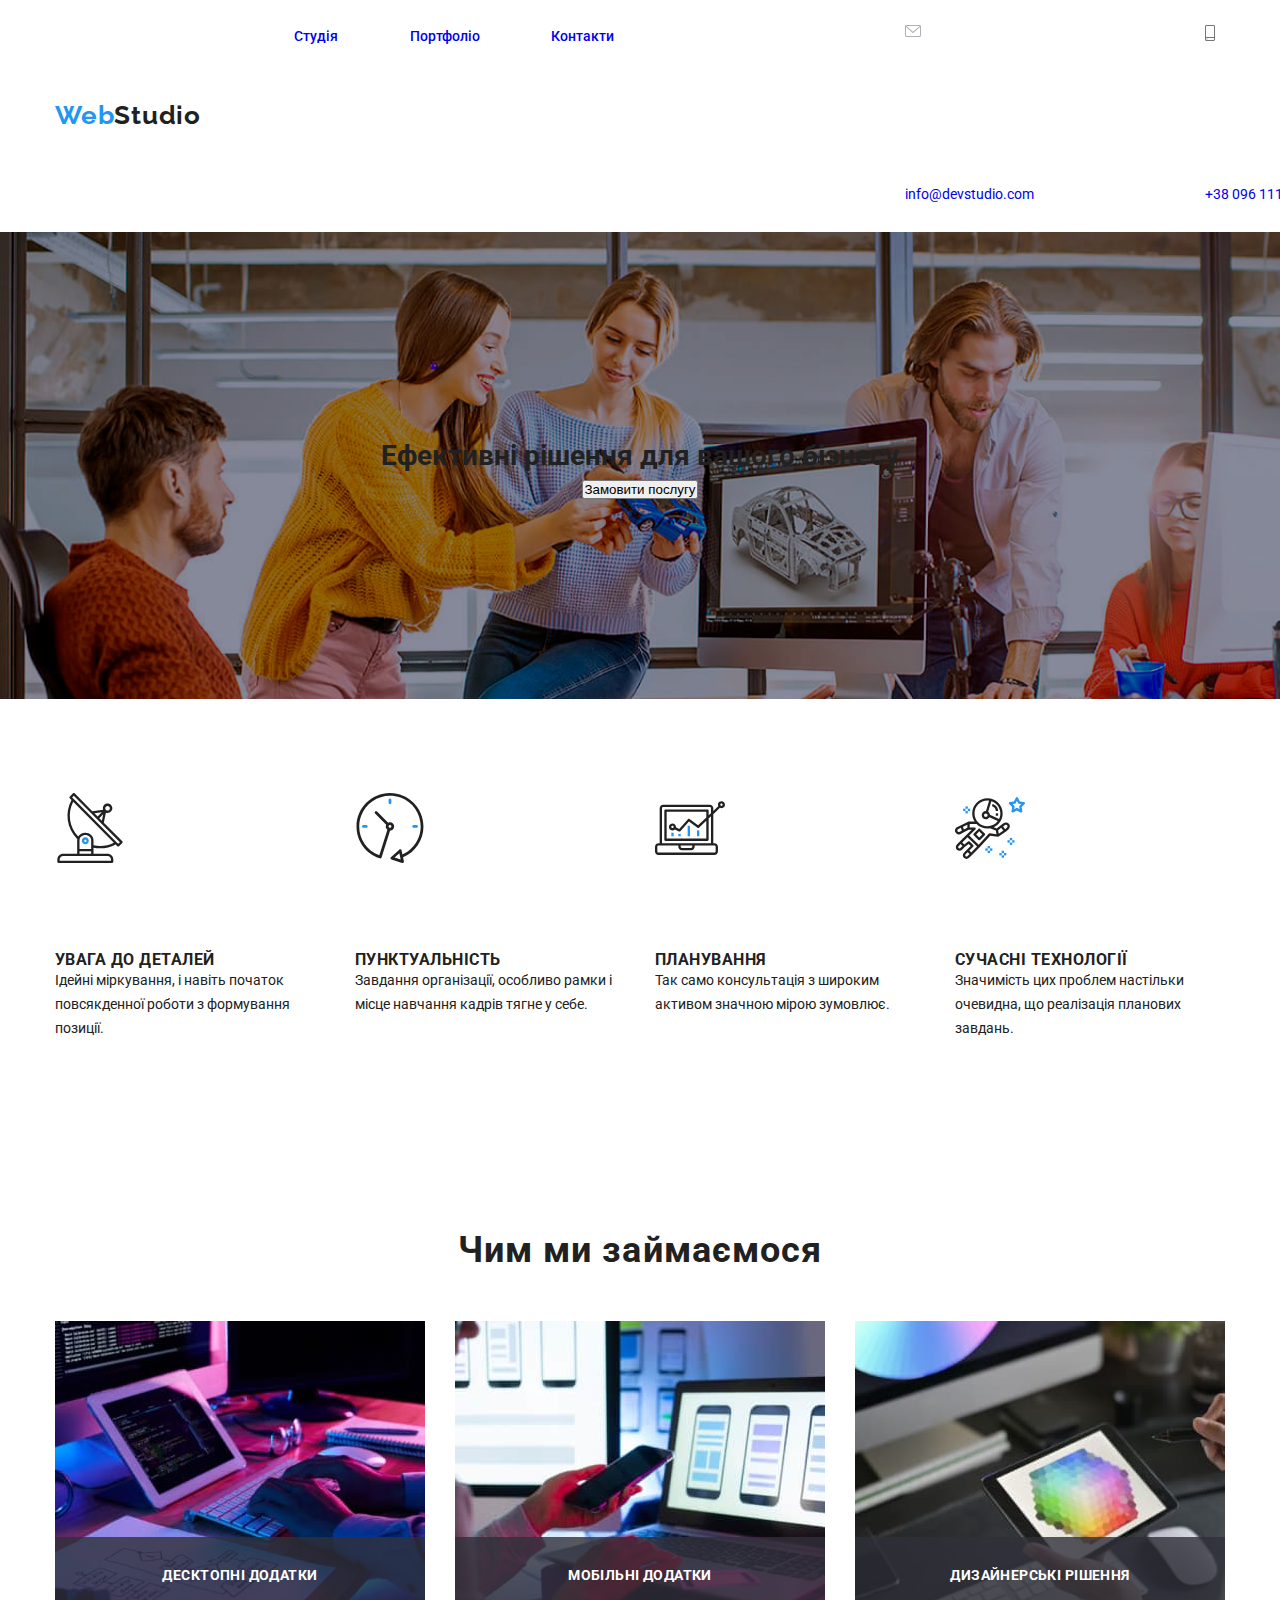
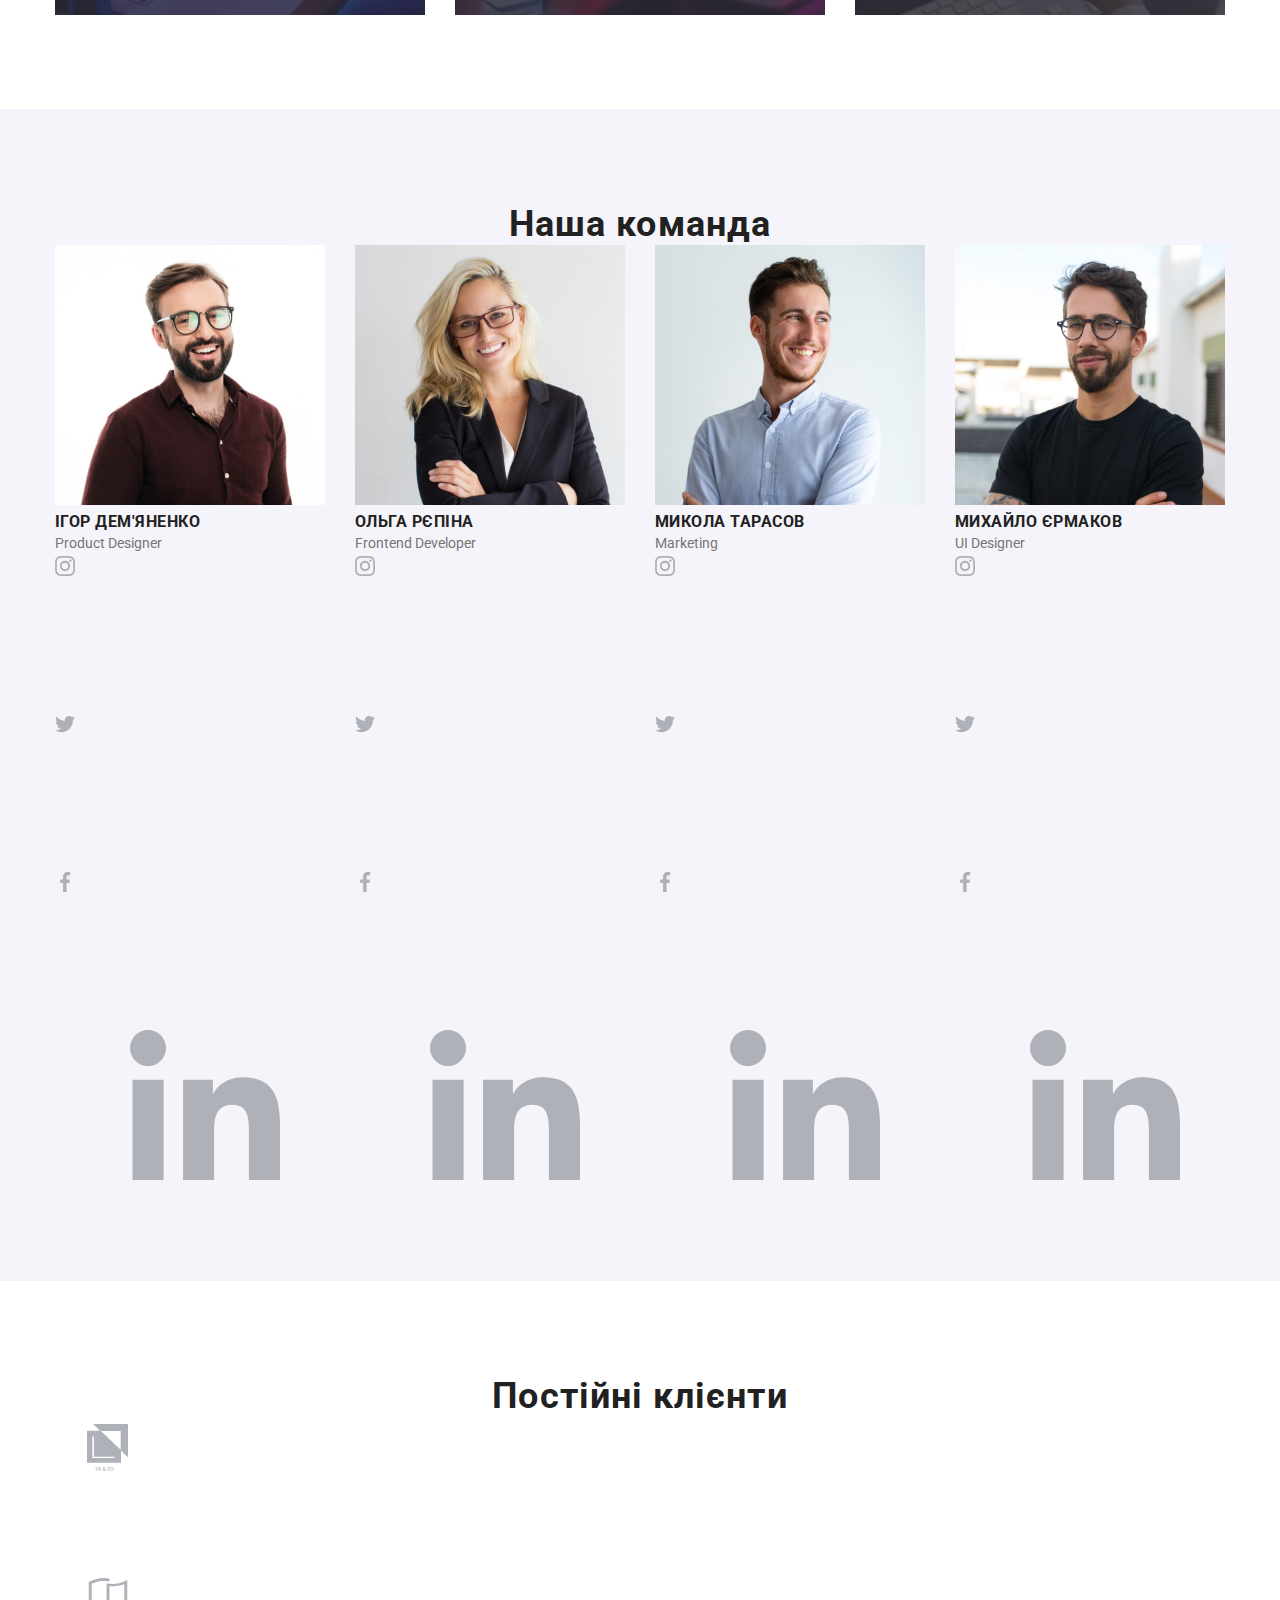
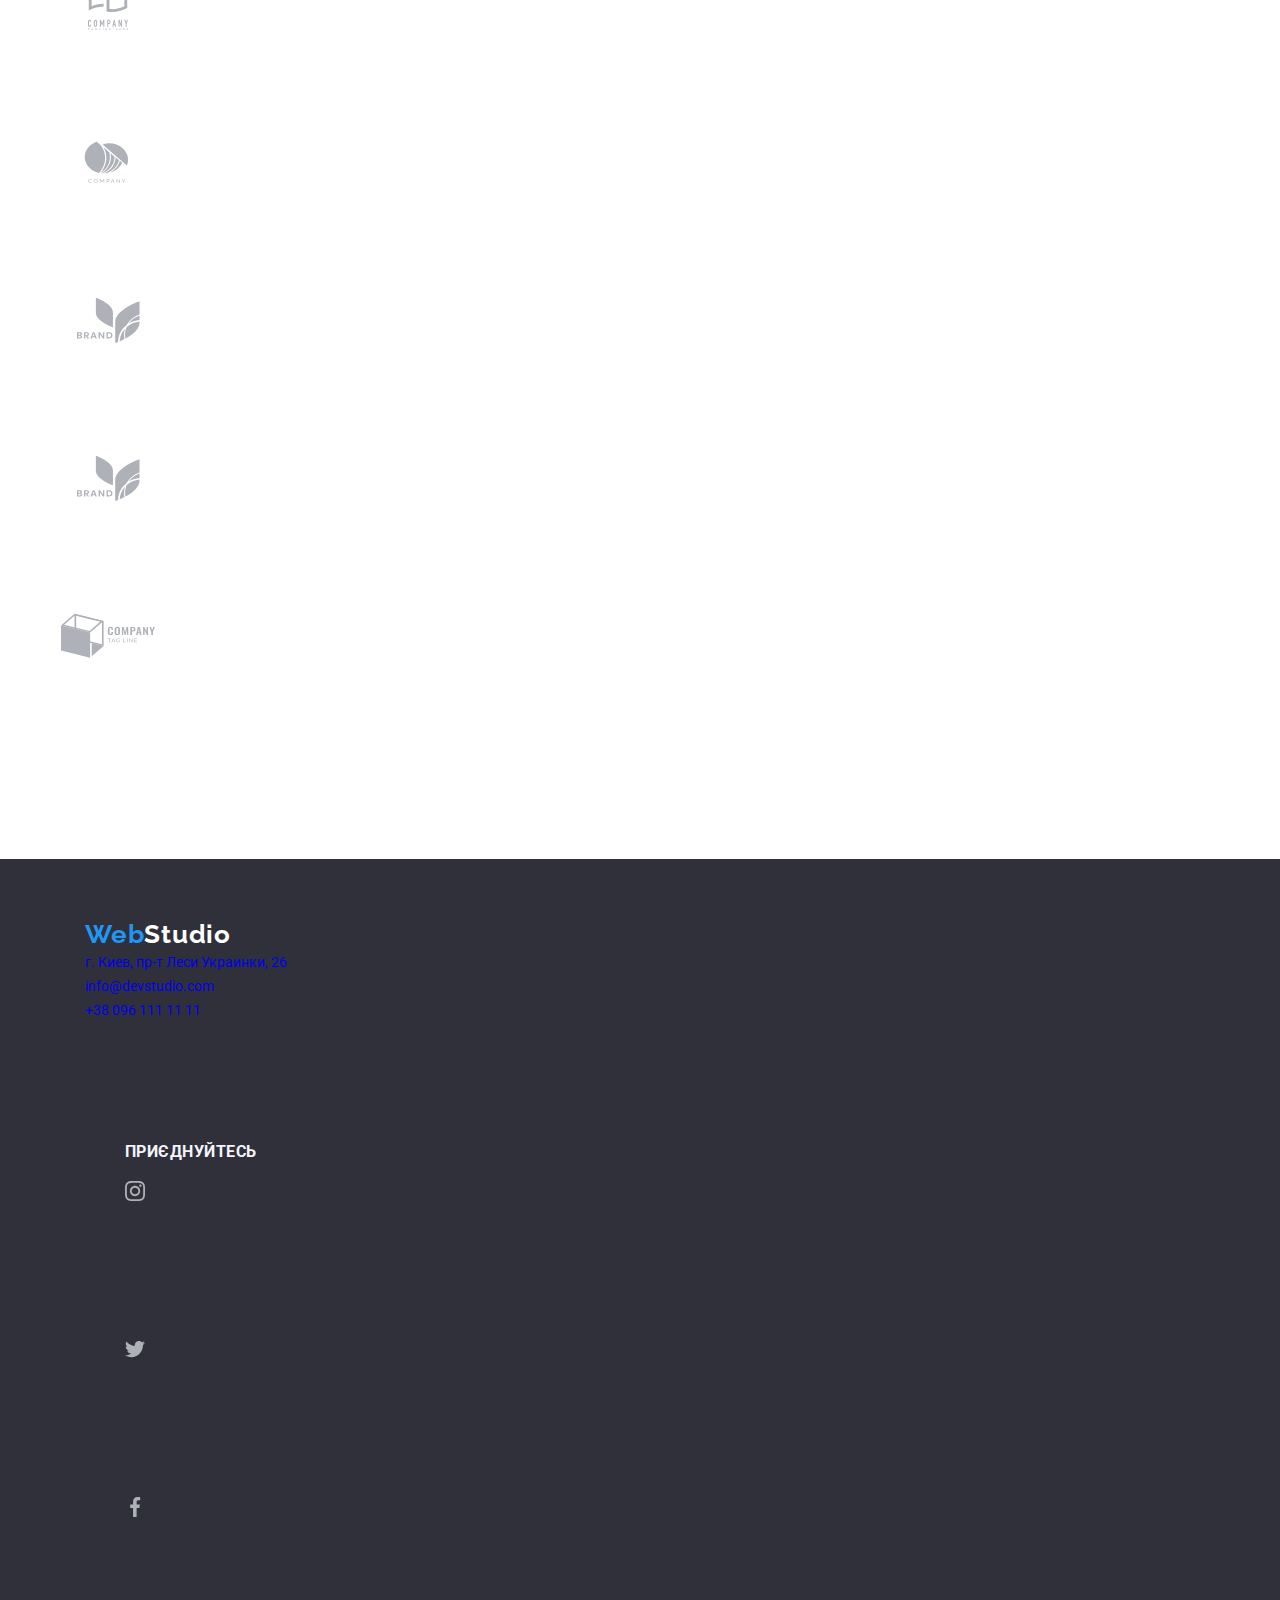
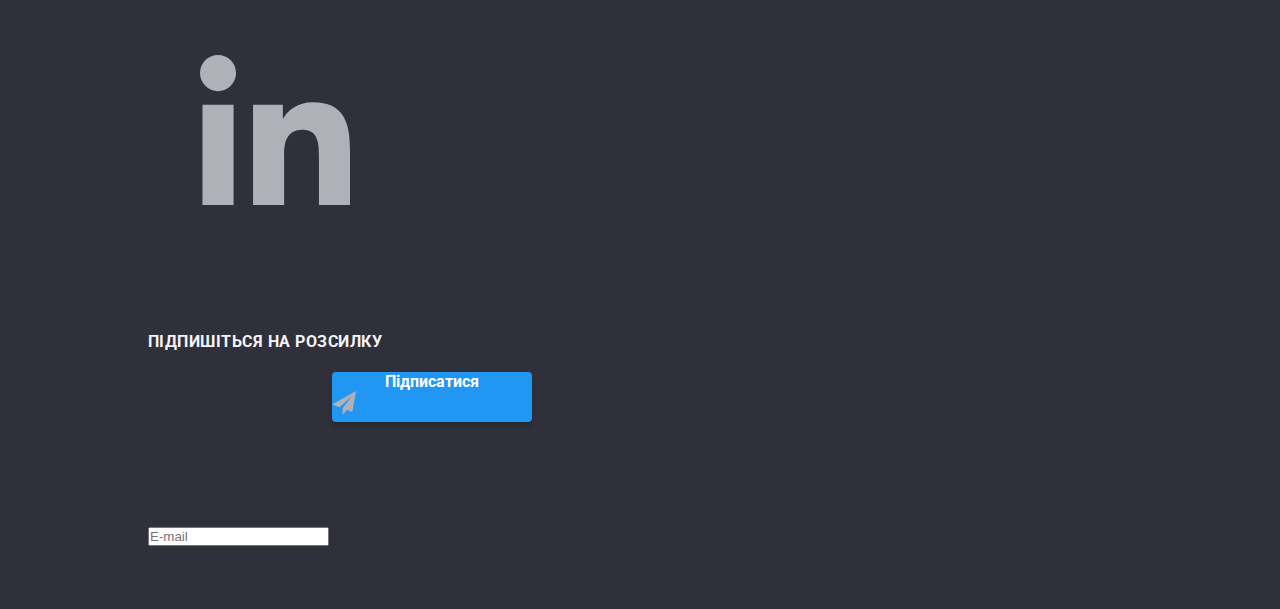
==== commit b18a8c32: "Merge pull request #4 from Kilim4ik/hw31" ====
--- a/hw24/index.html
+++ b/hw24/index.html
@@ -35,7 +35,9 @@
         <li><a class="contacts__link" href="tel:+380961111111">
             <svg class="contacts__icon--tel">
               <use xlink:href="./img/svg/smartphone.svg#tel"></use>
-            </svg> +38 096 111 11 11</a></li>
+            </svg>
+            +38 096 111 11 11
+          </a></li>
       </ul>
     </div>
   </header>
@@ -304,69 +306,71 @@
     </section>
   </main>
   <footer class="footer">
-    <article class="footer__contacts">
-      <a href="/" class="web-studio-"><span class="Web">Web</span>Studio
-      </a>
-      <address class="address">
-        <ul class="address__list">
-          <li class="address__item">
-            <a class="address__link" href="https://goo.gl/maps/CPtrU1FHBa2aNyZL9" target="_blank"
-              rel="noopener noreferrer nofollow">г. Киев, пр-т Леси Украинки, 26</a>
-          </li>
-          <li class="address__item"><a class="address__link" href="mailto:info@devstudio.com ">info@devstudio.com</a>
-          </li>
-          <li class="address__item"><a class="address__link" href="tel:+380961111111">+38 096 111 11 11</a></li>
-        </ul>
-      </address>
-    </article>
-
-    <article class="join">
-      <h3 class="join__title">приєднуйтесь</h3>
-      <ul class="join__contacts">
-        <li class="join__item">
-          <div class="">
+    <div class="cont footer__cont">
+      <article class="footer__contacts">
+        <a href="/" class="web-studio-"><span class="Web">Web</span>Studio
+        </a>
+        <address class="address">
+          <ul class="address__list">
+            <li class="address__item">
+              <a class="address__link" href="https://goo.gl/maps/CPtrU1FHBa2aNyZL9" target="_blank"
+                rel="noopener noreferrer nofollow">г. Киев, пр-т Леси Украинки, 26</a>
+            </li>
+            <li class="address__item"><a class="address__link" href="mailto:info@devstudio.com ">info@devstudio.com</a>
+            </li>
+            <li class="address__item"><a class="address__link" href="tel:+380961111111">+38 096 111 11 11</a></li>
+          </ul>
+        </address>
+      </article>
+
+      <article class="join">
+        <h3 class="join__title">приєднуйтесь</h3>
+        <ul class="join__contacts">
+          <li class="join__item">
+            <div class="">
+              <a class="messenger messenger--dark" href="">
+                <svg class="messenger__logo messenger__logo--dark">
+                  <use href="./img/svg/instagram.svg#inst"></use>
+                </svg>
+              </a>
+            </div>
+          </li>
+          <li class="join__item">
             <a class="messenger messenger--dark" href="">
               <svg class="messenger__logo messenger__logo--dark">
-                <use href="./img/svg/instagram.svg#inst"></use>
+                <use href="./img/svg/twitter.svg#twit"></use>
               </svg>
             </a>
-          </div>
-        </li>
-        <li class="join__item">
-          <a class="messenger messenger--dark" href="">
-            <svg class="messenger__logo messenger__logo--dark">
-              <use href="./img/svg/twitter.svg#twit"></use>
-            </svg>
-          </a>
-        </li>
-        <li class="join__item">
-          <a class="messenger messenger--dark" href="">
-            <svg class="messenger__logo messenger__logo--dark">
-              <use href="./img/svg/facebook.svg#fb"></use>
-            </svg>
-          </a>
-        </li>
-        <li class="join__item">
-          <a class="messenger messenger--dark" href="">
-            <svg class="messenger__logo messenger__logo--dark">
-              <use href="./img/svg/linkedin.svg#in"></use>
-            </svg>
-          </a>
-        </li>
-      </ul>
-    </article>
-    <article class="footer-form">
-      <h3 class="footer-form__title">Підпишіться на розсилку</h3>
-      <div class="footer-form__cont">
-        <input class="footer-form__input" type="text" placeholder="E-mail">
-        <button class="footer-form__button form-button">
-          Підписатися
-          <svg class="footer-form__icon">
-            <use xlink:href="./img/svg/follow.svg#follow"></use>
-          </svg>
-        </button>
-      </div>
-    </article>
+          </li>
+          <li class="join__item">
+            <a class="messenger messenger--dark" href="">
+              <svg class="messenger__logo messenger__logo--dark">
+                <use href="./img/svg/facebook.svg#fb"></use>
+              </svg>
+            </a>
+          </li>
+          <li class="join__item">
+            <a class="messenger messenger--dark" href="">
+              <svg class="messenger__logo messenger__logo--dark">
+                <use href="./img/svg/linkedin.svg#in"></use>
+              </svg>
+            </a>
+          </li>
+        </ul>
+      </article>
+      <article class="footer-form">
+        <h3 class="footer-form__title">Підпишіться на розсилку</h3>
+        <div class="footer-form__cont">
+          <input class="footer-form__input" type="text" placeholder="E-mail">
+          <button class="footer-form__button form-button">
+            Підписатися
+            <svg class="footer-form__icon">
+              <use xlink:href="./img/svg/follow.svg#follow"></use>
+            </svg>
+          </button>
+        </div>
+      </article>
+    </div>
   </footer>
   <div class=" is-hidden modal-section " data-modal>
     <article class="modal-window ">
@@ -399,14 +403,14 @@
           </svg>
         </div>
         <label class="modal-form__label">Коментар</label>
-        <textarea class=" modal-form__text  " name="" id="" cols="57" rows="10"
-          placeholder="Введіть текст" required></textarea>
+        <textarea class=" modal-form__text  " name="" id="" cols="57" rows="10" placeholder="Введіть текст"
+          required></textarea>
         <div class="form-checkbox">
           <input class="form-checkbox__checkbox" type="checkbox">
           <p class="form-checkbox__text">Погоджуюся з розсилкою та приймаю </p>
           <a class="form-checkbox__link" href=""> Умови договору</a>
         </div>
-        <button class="form-button modal-window__button-send">Відправити</button>
+        <button class=" modal-window__button">Відправити</button>
       </form>
     </article>
   </div>
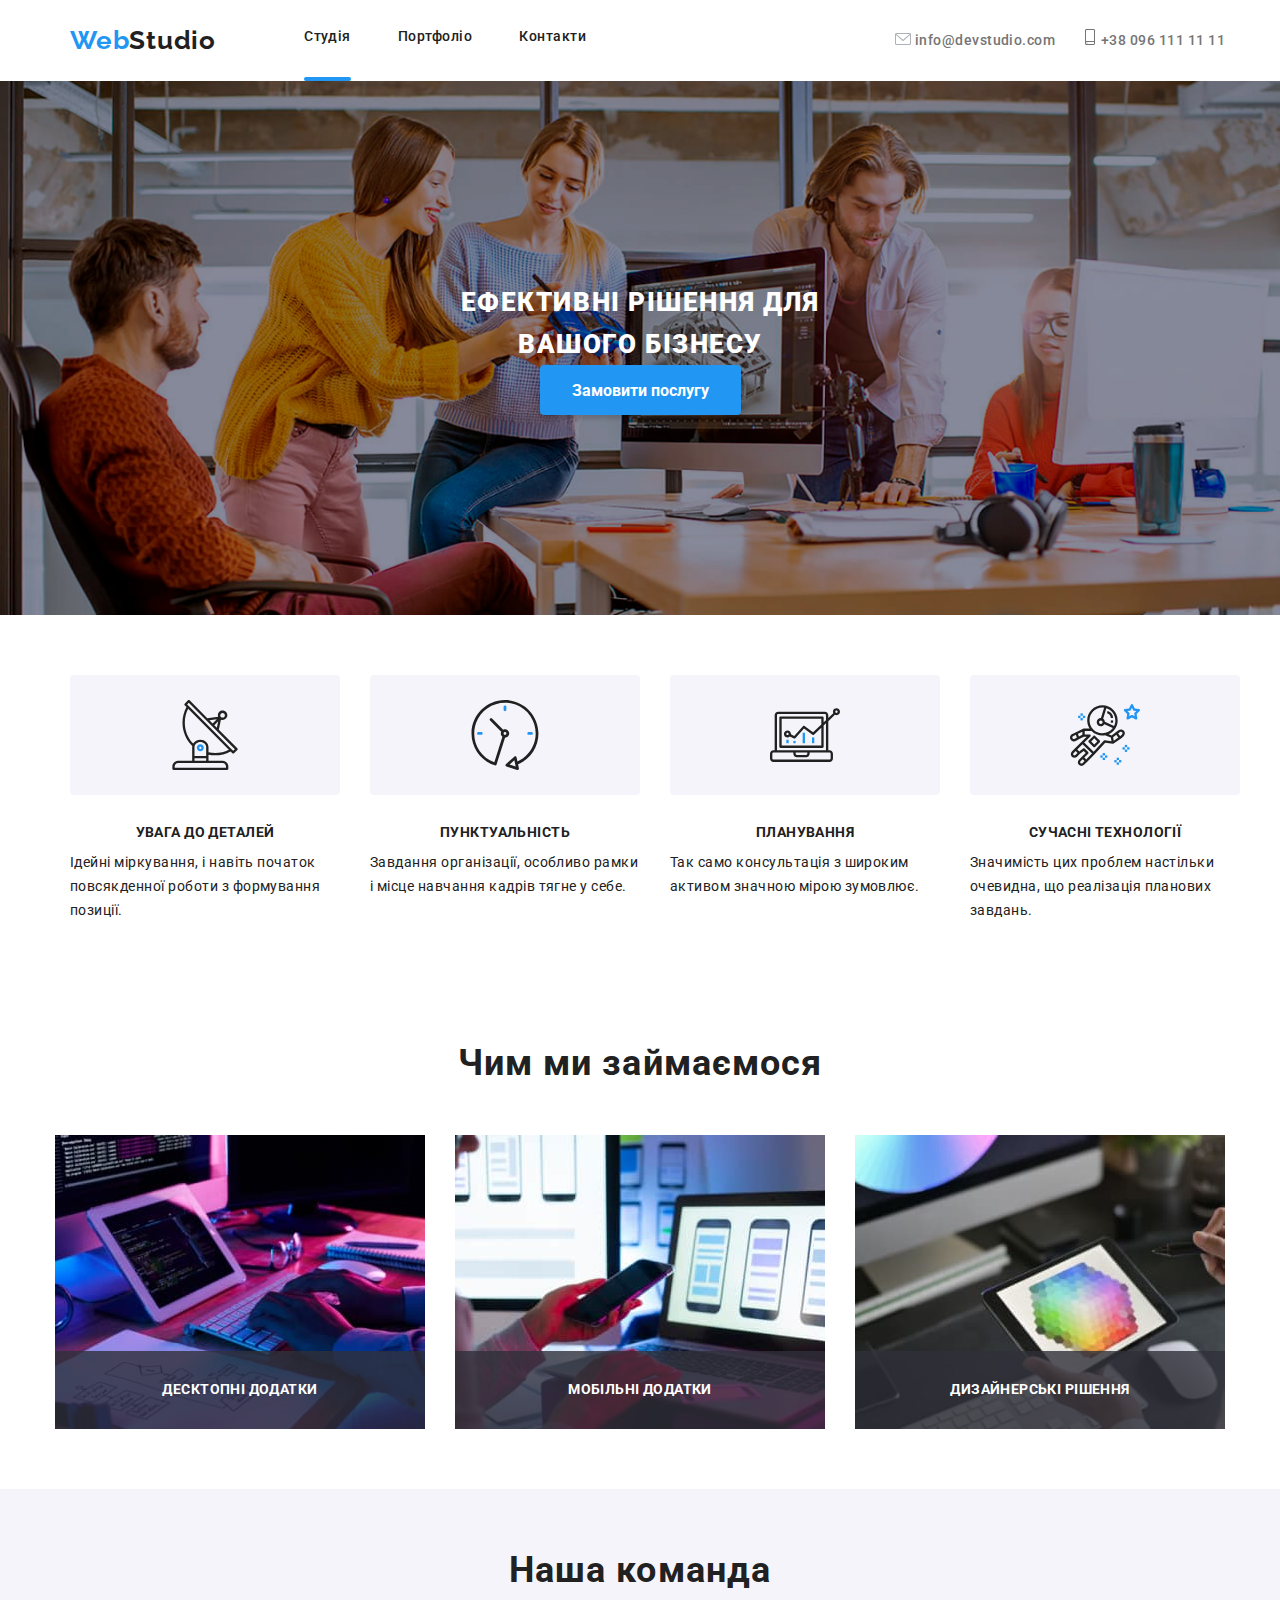
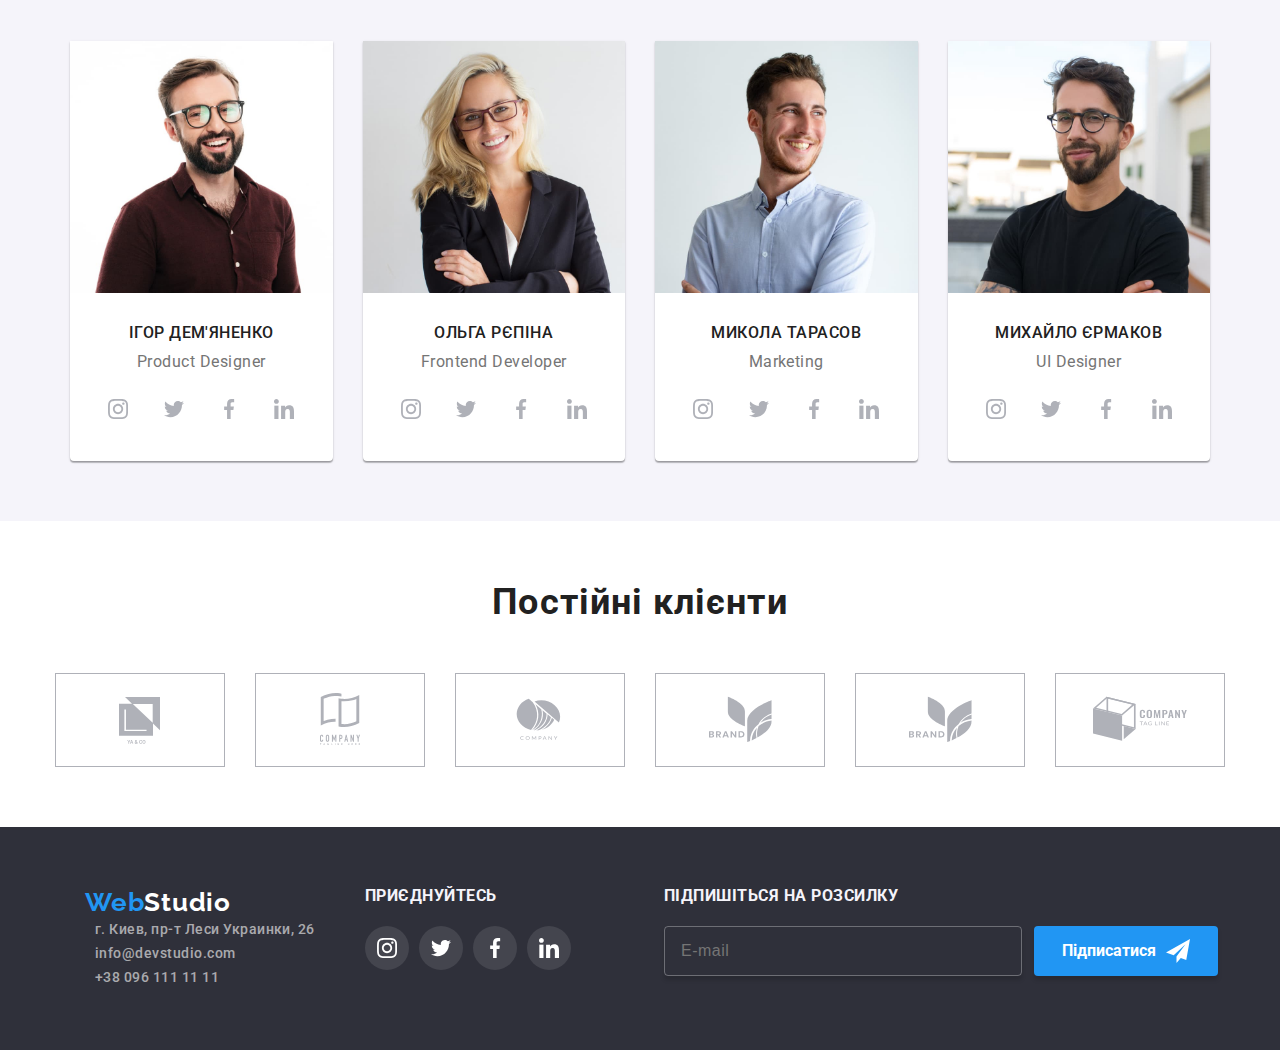
==== commit 14dad517: "add hw32" ====
--- a/hw24/index.html
+++ b/hw24/index.html
@@ -15,6 +15,7 @@
 </head>
 
 <body class="body">
+
   <header class="header">
     <div class="cont header__cont">
       <nav class="nav">
@@ -117,7 +118,7 @@
         <h2 class="peoples__text">Наша команда</h2>
         <ul class="peoples__list">
           <li class="people-card">
-            <img src="./img/card1.jpg" alt="людина 1" width="270" />
+            <img class="people-card__image" src="./img/card1.jpg" alt="людина 1" width="270" />
             <h3 class="people-card__name">Ігор Дем'яненко</h3>
             <p class="people-card__text">Product Designer</p>
             <div class="people-card__contacts">
@@ -151,7 +152,7 @@
             </div>
           </li>
           <li class="people-card">
-            <img src="./img/card2.jpg" alt="людина 2 " width="270" />
+            <img class="people-card__image" src="./img/card2.jpg" alt="людина 2 " width="270" />
             <h3 class="people-card__name">Ольга Рєпіна</h3>
             <p class="people-card__text">Frontend Developer</p>
             <div class="people-card__contacts">
@@ -185,7 +186,7 @@
             </div>
           </li>
           <li class="people-card">
-            <img src="./img/card3.jpg" alt="людина3" width="270" />
+            <img class="people-card__image" src="./img/card3.jpg" alt="людина3" width="270" />
             <h3 class="people-card__name">Микола Тарасов</h3>
             <p class="people-card__text">Marketing</p>
             <div class="people-card__contacts">
@@ -219,7 +220,7 @@
             </div>
           </li>
           <li class="people-card">
-            <img src="./img/card4.jpg" alt="людина4" width="270" />
+            <img class="people-card__image" src="./img/card4.jpg" alt="людина4" width="270" />
             <h3 class="people-card__name">Михайло Єрмаков</h3>
             <p class="people-card__text">UI Designer</p>
             <div class="people-card__contacts">
@@ -260,11 +261,9 @@
         <h2>Постійні клієнти</h2>
         <div class="cont clients__cont">
           <article class="clients__item">
-            <a href="">
-              <svg class="clients__icon">
-                <use xlink:href="./img/svg/ya.svg#ya"></use>
-              </svg>
-            </a>
+            <svg class="clients__icon">
+              <use xlink:href="./img/svg/ya.svg#ya"></use>
+            </svg>
           </article>
           <article class="clients__item">
 
@@ -417,4 +416,6 @@
   <script src="./modal.js"></script>
 </body>
 
-</html>+</html>
+
+
--- a/hw24/css/main.css
+++ b/hw24/css/main.css
@@ -1,11 +1,39 @@
 :root {
-  --color-text: #212121;
-  --background: #ffffff;
-  --blue-color: #2196F3;
-  --light-grey: #757575;
-  --buttons-grey: #F5F4FA;
   --roboto: "Roboto";
   --raleway: "Raleway";
+}
+
+.project-card-section__list, .filter, .input-zone, .join__contacts, .clients__item, .people-card__contacts, .peoples__list, .fotos__list, .characteristics__cont {
+  display: flex;
+  justify-content: space-between;
+  flex-wrap: wrap;
+}
+
+.project-card {
+  width: 370px;
+  margin-bottom: 32px;
+  background: #ffffff;
+  box-shadow: 0px 1px 3px rgba(0, 0, 0, 0.12), 0px 1px 1px rgba(0, 0, 0, 0.14), 0px 2px 1px rgba(0, 0, 0, 0.2);
+  border-radius: 0px 0px 4px 4px;
+}
+
+.project-card__overlay {
+  color: #ffffff;
+  font-size: 18px;
+  font-weight: 400;
+  line-height: 28px;
+  letter-spacing: 0.54px;
+  position: absolute;
+  top: 0;
+  left: 0;
+  height: 100%;
+  display: flex;
+  justify-content: space-between;
+  align-items: center;
+  padding: 0 24px;
+  background: rgba(33, 150, 243, 0.9);
+  transform: translateY(100%);
+  transition: transform 600ms ease-out;
 }
 
 .is-hidden {
@@ -24,9 +52,10 @@
 body {
   margin: 0;
   font-family: var(--roboto), sans-serif;
-  color: var(--color-text);
+  color: #212121;
   line-height: 1.71;
   font-size: 14px;
+  letter-spacing: 0.48px;
 }
 
 section {
@@ -34,13 +63,20 @@
 }
 
 .cont {
-  width: 1170px;
+  max-width: 1170px;
   margin: 0 auto;
   padding: 0;
 }
 
 svg {
+  width: 20px;
+  height: 20px;
   fill: #afb1b8;
+}
+
+.icon--medium {
+  width: 70px;
+  height: 70px;
 }
 
 ul {
@@ -50,7 +86,8 @@
 
 h2 {
   line-height: 1.16;
-  color: var(--color-text);
+  color: #212121;
+  margin-bottom: 50px;
   text-align: center;
   font-family: "Roboto";
   font-size: 36px;
@@ -65,7 +102,7 @@
   letter-spacing: 0.03em;
   text-transform: uppercase;
   line-height: 1.14;
-  color: var(--color-text);
+  color: #212121;
 }
 
 h4 {
@@ -92,142 +129,160 @@
   font-size: 26px;
   line-height: 1.19;
   letter-spacing: 0.03em;
-  color: var(--color-text);
+  color: #212121;
   align-self: center;
 }
 
-header {
+.messenger {
+  width: 44px;
+  height: 44px;
+  border-radius: 50%;
+  display: flex;
+  align-items: center;
+  justify-content: center;
+}
+.messenger--dark {
+  background-color: rgba(255, 255, 255, 0.1);
+}
+.messenger:hover, .messenger:hover use {
+  background-color: #2196f3;
+  fill: #ffffff;
+}
+
+.messenger__logo--dark {
+  fill: #ffffff;
+}
+
+@media (min-width: 320px) {
+  section {
+    padding: 60px 15px;
+  }
+}
+@media (min-width: 1200px) {
+  section {
+    padding: 60px 0;
+  }
+}
+.header {
   width: 100%;
-  background-color: var(--background);
+  background-color: #ffffff;
   /* position: fixed;
     bottom: 0; */
 }
-
-header .cont {
+.header__cont {
   padding: 25px 0;
   display: flex;
-  justify-content: space-between;
-}
-
-nav {
+  align-items: center;
+}
+
+.nav {
   font-weight: 500;
   font-size: 14px;
   display: flex;
 }
-
-.nav-list li {
+.nav__list {
+  width: 282px;
+  margin-left: 88px;
+  display: flex;
+}
+.nav__item {
   position: relative;
 }
-
-header ul {
-  width: 320px;
-  margin-left: 93px;
-  display: flex;
-  justify-content: space-between;
-}
-
-.studio {
+.nav__link {
   line-height: 1.14;
-  color: var(--color-text);
+  color: #212121;
   text-decoration: none;
 }
-
-.studio:hover {
-  color: var(--blue-color);
-}
-
-.works {
-  line-height: 1.14;
-  text-decoration: none;
-  color: var(--color-text);
-}
-
-.works:focus {
-  color: var(--blue-color);
-}
-
-.works:hover {
-  color: var(--blue-color);
-}
-
-.kontacts {
-  line-height: 1.14;
-  text-decoration: none;
-  color: var(--color-text);
-}
-
-.kontacts:focus {
-  color: var(--blue-color);
-}
-
-.kontacts:hover {
-  color: var(--blue-color);
-}
-
-.email {
-  color: var(--light-grey);
-  text-decoration: none;
-  font-weight: 500;
-}
-
-.email:hover {
-  color: var(--blue-color);
-}
-
-.main-studio::before,
-.works-portfolio::before {
-  content: " ";
+.nav__link:hover {
+  color: #2196f3;
+}
+.nav__link:focus {
+  color: #2196f3;
+}
+.nav__link--line::before {
+  content: "";
   position: absolute;
   bottom: -25px;
   left: 0;
   width: 100%;
   height: 4px;
-  background-color: var(--blue-color);
+  background-color: #2196f3;
   border-radius: 2px;
 }
 
-.mail-svg {
+.contacts {
+  display: none;
+  align-content: start;
+}
+.contacts__link {
+  color: #757575;
+  text-decoration: none;
+  font-weight: 500;
+}
+.contacts__link:hover, .contacts__link:hover use {
+  color: #2196f3;
+  fill: #2196f3;
+}
+.contacts__link:last-child {
+  margin-left: 30px;
+}
+.contacts__icon--email {
   width: 16px;
   height: 12px;
-  stroke: var(--light-grey);
-}
-
-.email:hover .mail-svg use {
-  stroke: var(--blue-color);
-}
-
-.tel {
-  color: var(--light-grey);
-  text-decoration: none;
-  font-weight: 500;
-}
-
-.tel:hover {
-  color: var(--blue-color);
-}
-
-.tel-svg {
-  width: 10px;
+}
+.contacts__icon--tel {
+  width: 12px;
   height: 16px;
 }
 
-.tel:hover .tel-svg use {
-  stroke: var(--blue-color);
-}
-
+@media (min-width: 320px) {
+  .nav {
+    justify-content: space-between;
+    padding: 0px 15px;
+  }
+  .nav__list {
+    display: none;
+  }
+  .contacts {
+    display: none;
+  }
+}
+@media (min-width: 768px) {
+  .header__cont {
+    justify-content: space-between;
+  }
+  .nav__list {
+    display: flex;
+    align-content: center;
+    justify-content: space-between;
+  }
+  .contacts {
+    display: flex;
+    flex-direction: column;
+  }
+}
+@media (min-width: 1200px) {
+  .header__cont {
+    display: flex;
+    justify-content: space-between;
+  }
+  .contacts {
+    flex-direction: row;
+    justify-content: space-between;
+  }
+}
 .hero-section {
   padding: 0;
   background-image: url(../img/main.png);
-}
-
-.hero-section .cont {
-  padding: 200px 0;
+  background-size: cover;
+}
+.hero-section__cont {
+  padding: 118px 0px;
   display: flex;
   flex-direction: column;
   align-items: center;
 }
-
-.h1 {
+.hero-section__text {
   display: block;
   width: 696px;
   margin: 0;
@@ -237,79 +292,111 @@
   text-align: center;
   letter-spacing: 0.06em;
   text-transform: uppercase;
-  color: var(--background);
-}
-
-.button {
-  width: 216px;
+  color: #ffffff;
+}
+.hero-section__button {
+  align-self: center;
+  border: none;
+  color: #ffffff;
+  padding: 10px 32px;
   height: 50px;
-  margin-top: 30px;
-  cursor: pointer;
-  font-weight: 700;
+  font-family: var(--roboto);
   font-size: 16px;
-  line-height: 1.88;
-  letter-spacing: 0.06em;
-  color: var(--background);
-  background: var(--blue-color);
-  box-shadow: 0px 4px 4px rgba(0, 0, 0, 0.15);
-  border-radius: 4px;
-}
-
-.button:focus {
-  background-color: var(--blue-color);
-  color: var(--background);
-}
-
-.button:hover {
-  background-color: var(--blue-color);
-  color: var(--background);
-}
-
-.characteristics .cont {
-  display: flex;
-  justify-content: space-between;
-}
-
-.characteristics article {
+  font-weight: 700;
+  text-align: center;
+  background-color: #2196f3;
+  border-radius: 4px;
+  box-shadow: 0px 4px 4px 0px rgba(0, 0, 0, 0.15);
+}
+.hero-section__button:hover, .hero-section__button:focus {
+  background-color: #2196f3;
+  color: #ffffff;
+}
+
+@media (min-width: 320px) {
+  .hero-section__text {
+    width: 360px;
+    font-size: 26px;
+    font-weight: 900;
+    line-height: 42px;
+    letter-spacing: 1.56px;
+  }
+}
+@media (min-width: 1200px) {
+  .hero-section__cont {
+    padding: 200px 0;
+  }
+}
+.characteristics__card {
   width: 270px;
 }
-
-.characteristic-background {
+.characteristics__icon-cont {
+  border-radius: 4px;
   background: #f5f4fa;
 }
-
-.characteristic-background svg {
+.characteristics__icon {
   width: 70px;
   height: 70px;
   padding: 25px 100px;
   box-sizing: content-box;
 }
-
-.robota {
+.characteristics__lable {
+  margin-top: 30px;
+}
+.characteristics__text {
+  margin-top: 10px;
+}
+
+@media (min-width: 320px) {
+  .characteristics__cont {
+    width: 100%;
+    padding: 0 15px;
+    display: grid;
+    grid-template-columns: 1fr;
+    gap: 30px;
+  }
+  .characteristics__card {
+    width: 100%;
+  }
+  .characteristics__icon-cont {
+    width: 100%;
+    display: flex;
+    justify-content: center;
+  }
+  .characteristics__lable {
+    text-align: center;
+    font-size: 14px;
+    font-weight: 700;
+    letter-spacing: 0.42px;
+  }
+}
+@media (min-width: 768px) {
+  .characteristics__cont {
+    grid-template-columns: 1fr 1fr;
+    gap: 30px;
+  }
+}
+@media (min-width: 1200px) {
+  .characteristics__cont {
+    grid-template-columns: repeat(4, 1fr);
+    gap: 30px;
+  }
+}
+.fotos__main-text {
   font-weight: 700;
   font-size: 36px;
   line-height: 1.16;
   text-align: center;
   letter-spacing: 0.03em;
-}
-
-.fotos h2 {
   margin: 0 auto 50px;
 }
-
-.fotos ul {
-  display: flex;
-  justify-content: space-between;
-}
-
-.fotos li {
+.fotos__item {
   height: 294px;
   position: relative;
 }
-
-.fotos li p {
+.fotos__text {
   text-align: center;
-  color: var(--background);
+  color: #ffffff;
   text-transform: uppercase;
   font-size: 14px;
   font-weight: 700;
@@ -324,208 +411,170 @@
   flex-shrink: 0;
 }
 
+@media (max-width: 1200px) {
+  .fotos {
+    display: none;
+  }
+}
 .peoples {
   background: #f5f4fa;
-  color: var(--light-grey);
-}
-
-.peoples .cont {
+  color: #757575;
+}
+.peoples__cont {
   display: flex;
   flex-direction: column;
   align-items: center;
 }
-
-.peoples ul {
-  display: flex;
-  justify-content: space-between;
-  width: 1170px;
-}
-
-.team {
-  font-weight: 700;
-  font-size: 36px;
-  line-height: 1.16;
-}
-
-.people {
+.people-card {
   display: flex;
   flex-direction: column;
   align-items: center;
-  background: var(--background);
-  /* material shadow v1 */
+  background: #ffffff;
   box-shadow: 0px 1px 3px rgba(0, 0, 0, 0.12), 0px 1px 1px rgba(0, 0, 0, 0.14), 0px 2px 1px rgba(0, 0, 0, 0.2);
   border-radius: 0px 0px 4px 4px;
 }
-
-.card-contacts {
+.people-card__image {
+  width: 100%;
+}
+.people-card__name {
+  font-size: 16px;
+  font-weight: 500;
+  line-height: normal;
+  margin-top: 30px;
+}
+.people-card__text {
+  margin-top: 10px;
+  font-size: 16px;
+  line-height: normal;
+  letter-spacing: 0.48px;
+}
+.people-card__contacts {
   width: 210px;
-  margin-top: 28px;
-  display: flex;
+  margin-top: 16px;
+  padding-bottom: 30px;
+}
+.people-card__link {
+  height: 20px;
+}
+
+@media (min-width: 320px) {
+  .peoples__list {
+    width: 100%;
+    padding: 0px 15px;
+    margin: 0 auto;
+    display: grid;
+    grid-template-columns: 1fr;
+    gap: 30px;
+  }
+}
+@media (min-width: 768px) {
+  .peoples__list {
+    grid-template-columns: repeat(2, 1fr);
+  }
+}
+@media (min-width: 1200px) {
+  .peoples__list {
+    grid-template-columns: repeat(4, 1fr);
+  }
+}
+.clients__cont {
+  display: grid;
+  grid-template-columns: repeat(2, 1fr);
+  gap: 30px;
+}
+.clients__item {
+  border: 1px solid #afb1b8;
+  justify-content: center;
+}
+.clients__item:hover, .clients__item:hover .clients__icon {
+  border-color: #2196f3;
+  fill: #2196f3;
+}
+.clients__icon {
+  box-sizing: content-box;
+  width: 106px;
+  height: 60px;
+  padding: 16px 0;
+}
+
+@media (min-width: 768px) {
+  .clients__cont {
+    grid-template-columns: repeat(3, 1fr);
+  }
+}
+@media (min-width: 1200px) {
+  .clients__cont {
+    grid-template-columns: repeat(6, 1fr);
+  }
+}
+.footer {
+  display: flex;
+  width: 100%;
+  background: #2f303a;
+}
+.footer__cont {
+  display: flex;
+}
+.footer article {
+  padding: 60px 0;
+}
+.footer article:first-child {
+  margin-left: 30px;
+}
+.footer__contacts {
+  width: 210px;
+  display: flex;
+  flex-direction: column;
   justify-content: space-between;
   padding-bottom: 30px;
 }
 
-.people h3 {
-  margin-top: 30px;
-}
-
-.people p {
-  margin-top: 10px;
-}
-
-.background-contacts {
-  width: 44px;
-  height: 44px;
-  border-radius: 50%;
-  /* background-color: red; */
-  display: flex;
-  align-items: center;
-  justify-content: center;
-}
-
-.background-contacts:hover {
-  background-color: var(--blue-color);
-}
-
-.background-contacts a {
-  height: 20px;
-  padding: 0;
-}
-
-.internet {
-  width: 20px;
-  height: 20px;
-  margin: 0 auto;
-}
-
-.background-contacts:hover .internet {
-  fill: var(--background);
-}
-
-.clients-cont {
-  display: flex;
-  justify-content: space-between;
-}
-
-.card-contacts:last-child {
-  margin: 0;
-}
-
-.clients-cont article {
-  border: 1px solid #AFB1B8;
-}
-
-.clients-cont article:hover {
-  border-color: var(--blue-color);
-}
-
-.clients-cont article svg {
-  box-sizing: content-box;
-  fill: #AFB1B8;
-  width: 106px;
-  height: 60px;
-  padding: 16px 32px;
-}
-
-.clients-cont article svg:hover {
-  fill: var(--blue-color);
-}
-
-footer {
-  display: flex;
-  width: 100%;
-  background: #2f303a;
-}
-
-.footer-link {
+.address {
+  font-style: normal;
+  width: 230px;
+}
+.address__item {
+  margin-left: 10px;
+}
+.address__link {
   font-weight: 500;
   font-size: 14px;
   font-style: normal;
-  color: var(--background);
-}
-
-address {
-  font-style: normal;
-}
-
-.web-studio- {
-  font-family: "Raleway";
-  font-weight: 700;
-  font-size: 26px;
-  line-height: 1.19;
-  letter-spacing: 0.03em;
-  color: var(--background);
-}
-
-.footer-link:focus {
-  background-color: var(--blue-color);
-}
-
-.footer-link:hover {
-  background-color: var(--blue-color);
-}
-
-footer article {
-  padding: 60px 0;
-}
-
-.join h3,
-.footer-form h3 {
-  margin: 0 0 20px;
-  color: var(--buttons-grey);
-}
-
-.footer-contacts {
-  display: flex;
-}
-
-.footer-contacts li {
-  margin-left: 10px;
-}
-
-.footer-contacts li:first-child {
-  margin: 0px;
-}
-
-footer article:first-child {
-  margin-left: 30px;
+  color: rgba(255, 255, 255, 0.6);
+}
+.address__link:hover, .address__link:focus {
+  color: #2196f3;
+}
+.address__link:first-child {
+  margin: 0;
 }
 
 .join {
   margin-left: 70px;
 }
-
-.footer-links {
-  font-style: normal;
-  color: var(--light-grey);
-}
-
-.footer-links:focus {
-  background-color: var(--blue-color);
-}
-
-.footer-links:hover {
-  background-color: var(--blue-color);
-}
-
-.footer-kontacts {
-  font-weight: 500;
-  font-size: 14px;
-  font-weight: 400;
-  letter-spacing: 0.03em;
-  text-decoration: none;
-}
-
-footer .background-contacts {
-  background-color: rgba(255, 255, 255, 0.1);
-}
-
-.footer-input-box {
+.join__title {
+  margin: 0 0 20px;
+  color: #f5f4fa;
+}
+.join__contacts {
+  width: 206px;
+}
+.join__item {
+  width: 44px;
+}
+
+.footer-form {
+  margin-left: 93px;
+}
+.footer-form__title {
+  margin: 0 0 20px;
+  color: #f5f4fa;
+}
+.footer-form__cont {
   display: flex;
   width: 570px;
 }
-
-.footer-input-box input {
+.footer-form__input {
   width: 358px;
   height: 50px;
   color: rgba(255, 255, 255, 0.6);
@@ -540,26 +589,41 @@
   background: rgba(33, 150, 243, 0);
   box-shadow: 0px 4px 4px 0px rgba(0, 0, 0, 0.15);
 }
-
-.footer-form {
-  margin-left: 93px;
-}
-
-.footer-form-button {
+.footer-form__button {
+  align-self: center;
+  border: none;
+  color: #ffffff;
+  padding: 10px 28px;
+  height: 50px;
+  font-family: var(--roboto);
+  font-size: 16px;
+  font-weight: 700;
+  text-align: center;
+  background-color: #2196f3;
+  border-radius: 4px;
+  box-shadow: 0px 4px 4px 0px rgba(0, 0, 0, 0.15);
   margin-left: 12px;
   display: flex;
   align-items: center;
   justify-content: center;
 }
-
-.footer-form-button svg {
-  fill: var(--background);
-}
-
-.footer-input-box svg {
+.footer-form__button:hover .footer-form__icon {
+  fill: #ffffff;
+}
+.footer-form__icon {
   width: 24px;
   height: 24px;
   margin-left: 10px;
+  fill: #ffffff;
+}
+
+.web-studio- {
+  font-family: "Raleway";
+  font-weight: 700;
+  font-size: 26px;
+  line-height: 1.19;
+  letter-spacing: 0.03em;
+  color: #ffffff;
 }
 
 .modal-section {
@@ -582,10 +646,52 @@
   position: relative;
   width: 528px;
   height: 581px;
-  background-color: var(--background);
+  background-color: #ffffff;
   margin: 0 auto;
   border-radius: 4px;
   box-shadow: 0px 2px 1px 0px rgba(0, 0, 0, 0.2), 0px 1px 1px 0px rgba(0, 0, 0, 0.14), 0px 1px 3px 0px rgba(0, 0, 0, 0.12);
+}
+.modal-window__button-close {
+  width: 30px;
+  height: 30px;
+  position: absolute;
+  border-radius: 50%;
+  top: 8px;
+  right: 8px;
+  background-color: #ffffff;
+  border: 1px solid rgba(0, 0, 0, 0.1);
+  display: flex;
+  align-items: center;
+  justify-content: center;
+}
+.modal-window__button-close:hover svg, .modal-window__button-close:hover {
+  background-color: #ffffff;
+  fill: #2196f3;
+}
+.modal-window__button-close-icon {
+  height: 18px;
+  width: 18px;
+  fill: #212121;
+}
+.modal-window__title {
+  margin: 40px 0 0;
+  font-size: 20px;
+  letter-spacing: 0.6px;
+}
+.modal-window__button {
+  align-self: center;
+  border: none;
+  color: #ffffff;
+  padding: 10px 52px;
+  height: 50px;
+  font-family: var(--roboto);
+  font-size: 16px;
+  font-weight: 700;
+  text-align: center;
+  background-color: #2196f3;
+  border-radius: 4px;
+  box-shadow: 0px 4px 4px 0px rgba(0, 0, 0, 0.15);
+  margin-top: 30px;
 }
 
 .modal-window label {
@@ -596,102 +702,54 @@
   padding-bottom: 4px;
 }
 
-.modal-button-close {
-  width: 30px;
-  height: 30px;
-  position: absolute;
-  border-radius: 50%;
-  top: 8px;
-  right: 8px;
-  background-color: var(--background);
-  border: 1px solid rgba(0, 0, 0, 0.1);
-  display: flex;
-  align-items: center;
-  justify-content: center;
-}
-
-.modal-button-close svg {
-  height: 18px;
-  width: 18px;
-  fill: var(--color-text);
-}
-
-.modal-button-close:hover svg,
-.modal-button-close:hover {
-  background-color: var(--background);
-  fill: var(--blue-color);
-}
-
-.modal-window h2 {
-  margin-top: 40px;
-  font-size: 20px;
-  letter-spacing: 0.6px;
-}
-
 .modal-form {
   margin: 0 41px;
   display: flex;
   flex-direction: column;
   justify-content: start;
 }
-
-.modal-form > label {
+.modal-form__label {
   margin-top: 10px;
 }
-
-.modal-form p:first-child {
-  margin-top: 12px;
+.modal-form__text {
+  padding: 12px 16px;
+  width: 100%;
+  height: 120px;
+  border-radius: 4px;
+  border: 1px solid rgba(33, 33, 33, 0.2);
+}
+.modal-form__text:hover, .modal-form__text:focus {
+  outline: none;
+  border: 1px solid #2196f3;
 }
 
 .input-zone {
   position: relative;
-  display: flex;
-  align-items: center;
-}
-
-.maodal__input:hover {
-  border: 1px solid var(--blue-color);
-}
-
-.maodal__input:focus {
-  border: 1px solid var(--blue-color);
-}
-
-.maodal__input:hover ~ .form-icon use path {
-  fill: var(--blue-color);
-}
-
-.maodal__input:focus + .form-icon use {
-  fill: var(--blue-color);
-}
-
-.form-icon {
+  align-items: center;
+}
+.input-zone__icon {
   position: absolute;
   left: 12px;
   width: 18px;
   height: 18px;
-  fill: var(--color-text);
-}
-
-.maodal__input {
+  fill: #212121;
+}
+.input-zone__input {
   width: 100%;
   height: 40px;
   border-radius: 4px;
   border: 1px solid rgba(33, 33, 33, 0.2);
   padding-left: 42px;
 }
-
-.maodal__input:focus {
+.input-zone__input:hover, .input-zone__input:focus {
   outline: none;
-  /* border: 0px solid beige ; */
-}
-
-.modal-text {
-  padding: 12px 16px;
-  height: 120px;
-  border-radius: 4px;
-  border: 1px solid rgba(33, 33, 33, 0.2);
-  outline: none;
+  border: 1px solid #2196f3;
+}
+.input-zone__input:hover + .input-zone__icon, .input-zone__input:focus + .input-zone__icon {
+  fill: #2196f3;
+}
+.input-zone__input:hover + .input-zone__icon use, .input-zone__input:focus + .input-zone__icon use {
+  fill: #2196f3;
 }
 
 .form-checkbox {
@@ -699,83 +757,75 @@
   display: flex;
   align-content: center;
 }
-
-.form-checkbox p {
+.form-checkbox__text {
   margin-left: 7px;
 }
-
-.form-checkbox a {
+.form-checkbox__link {
   display: flex;
   align-items: center;
   margin-left: 12px;
-  color: var(--blue-color);
-  /* outline: var(--blue-color); */
+  color: #2196f3;
   text-decoration: underline;
 }
 
-.form-button {
-  align-self: center;
-  border: none;
-  color: var(--background);
-  width: 200px;
-  height: 50px;
-  font-family: var(--roboto);
-  font-size: 16px;
-  font-weight: 700;
-  text-align: center;
-  background-color: var(--blue-color);
-  border-radius: 4px;
-  box-shadow: 0px 4px 4px 0px rgba(0, 0, 0, 0.15);
-}
-
-.modal-section .form-button {
-  margin-top: 30px;
-}
-
-.text-on-projects {
-  display: flex;
-  justify-content: space-between;
-  flex-wrap: wrap;
+.filter {
+  width: 575px;
   font-weight: 400;
   font-size: 16px;
   line-height: 1.88;
   letter-spacing: 0.03em;
   color: #757575;
-}
-
-.proect {
-  width: 370px;
-  background: var(--background);
-  /* material shadow v1 */
-  box-shadow: 0px 1px 3px rgba(0, 0, 0, 0.12), 0px 1px 1px rgba(0, 0, 0, 0.14), 0px 2px 1px rgba(0, 0, 0, 0.2);
-  border-radius: 0px 0px 4px 4px;
-}
-
-.cont-overflow {
+  margin: 0 auto 48px;
+}
+.filter__button {
+  align-self: center;
+  border: none;
+  color: #ffffff;
+  padding: 10px 22px;
+  height: 50px;
+  font-family: var(--roboto);
+  font-size: 16px;
+  font-weight: 700;
+  text-align: center;
+  background-color: #2196f3;
+  border-radius: 4px;
+  box-shadow: 0px 4px 4px 0px rgba(0, 0, 0, 0.15);
+  padding-top: 6px;
+  padding-bottom: 6px;
+  color: #212121;
+  background-color: #f5f4fa;
+  border-radius: 4px;
+}
+.filter__button:hover {
+  align-self: center;
+  border: none;
+  color: #ffffff;
+  padding: 10px 24px;
+  height: 50px;
+  font-family: var(--roboto);
+  font-size: 16px;
+  font-weight: 700;
+  text-align: center;
+  background-color: #2196f3;
+  border-radius: 4px;
+  box-shadow: 0px 4px 4px 0px rgba(0, 0, 0, 0.15);
+}
+
+.project-card:nth-last-child(-n+3) {
+  margin: 0;
+}
+.project-card__text {
+  margin: 4px 24px 20px;
+}
+.project-card__text--main {
+  margin-left: 24px;
+  margin-top: 20px;
+}
+.project-card__overflow-cont {
   height: 294px;
   position: relative;
   overflow: hidden;
 }
-
-.portfolio-overlay {
-  color: var(--background);
-  font-size: 18px;
-  font-weight: 400;
-  line-height: 28px;
-  letter-spacing: 0.54px;
-  position: absolute;
-  top: 0;
-  left: 0;
-  height: 100%;
-  display: flex;
-  justify-content: space-between;
-  align-items: center;
-  padding: 0 24px;
-  background: rgba(33, 150, 243, 0.9);
-  transform: translateY(100%);
-  transition: transform 600ms ease-out;
-}
-
-.cont-overflow:hover .portfolio-overlay {
+.project-card__overflow-cont:hover .project-card__overlay {
   transform: translateY(0);
 }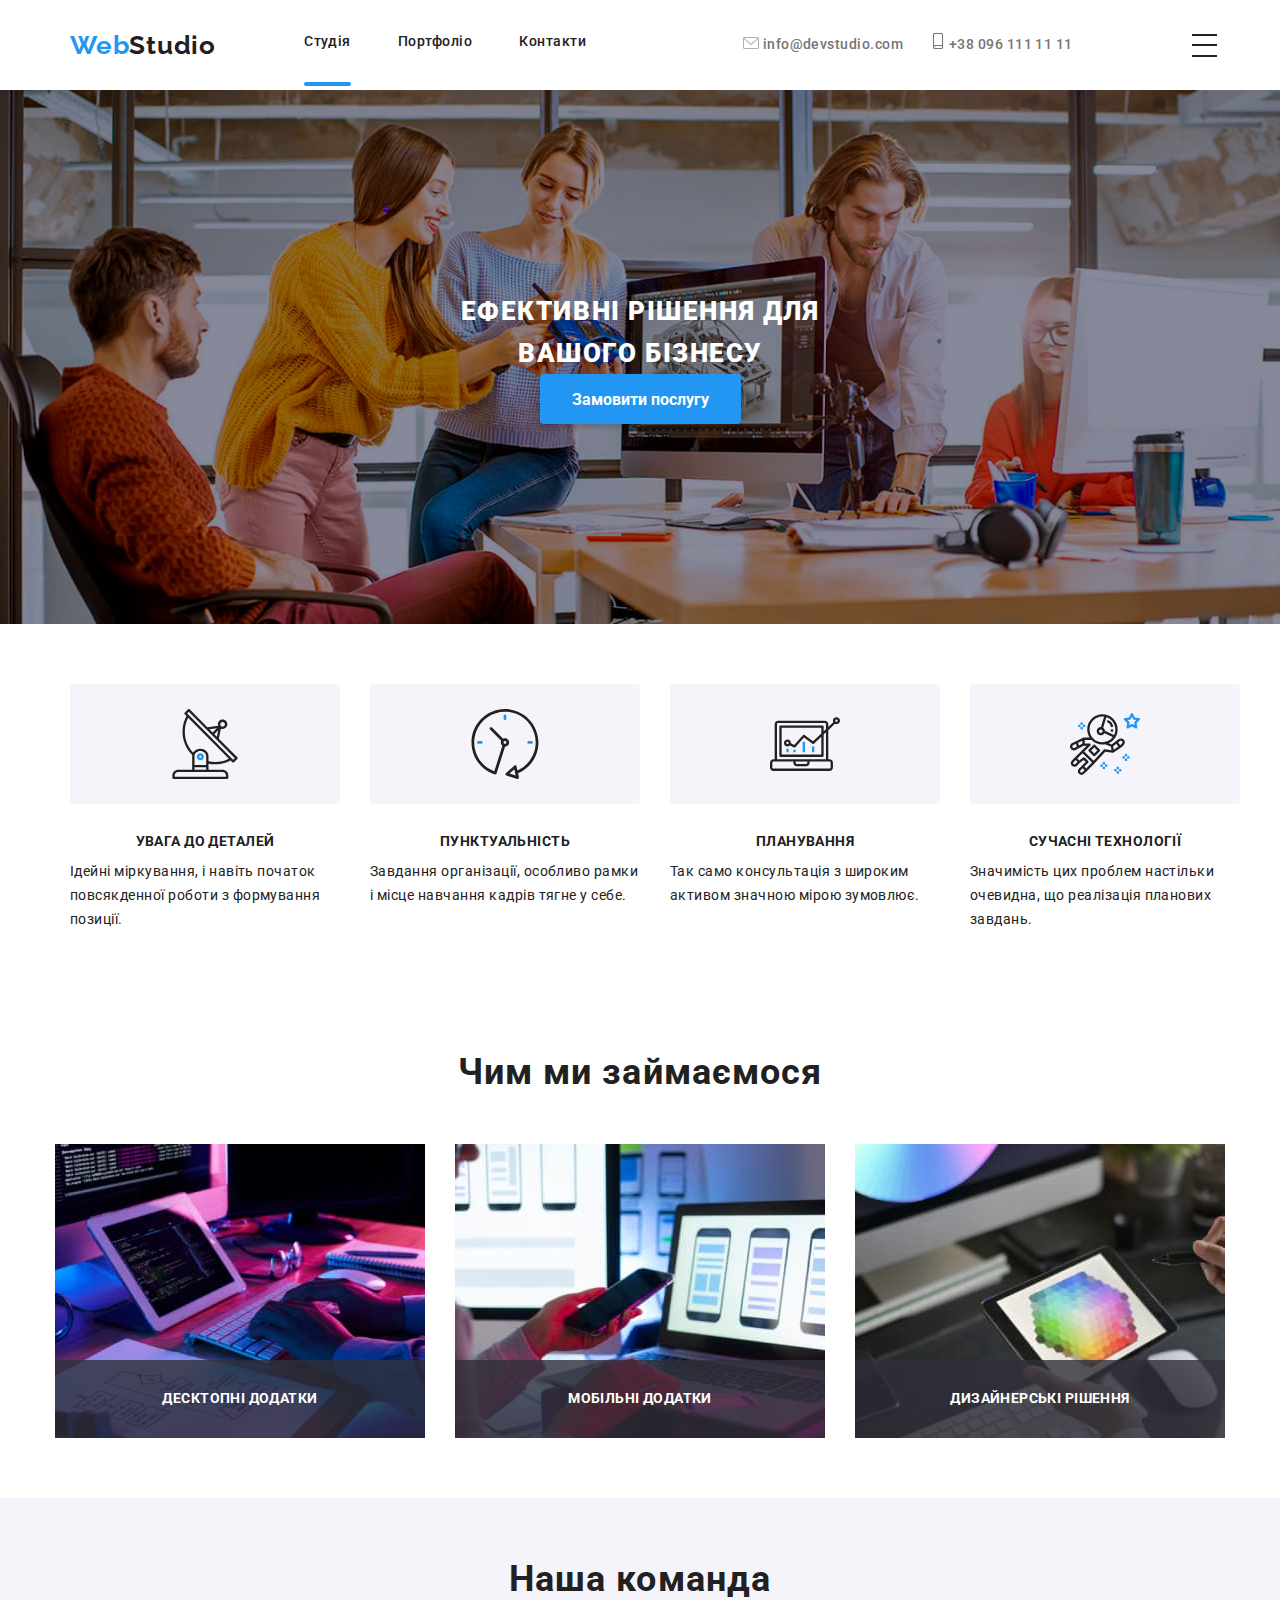
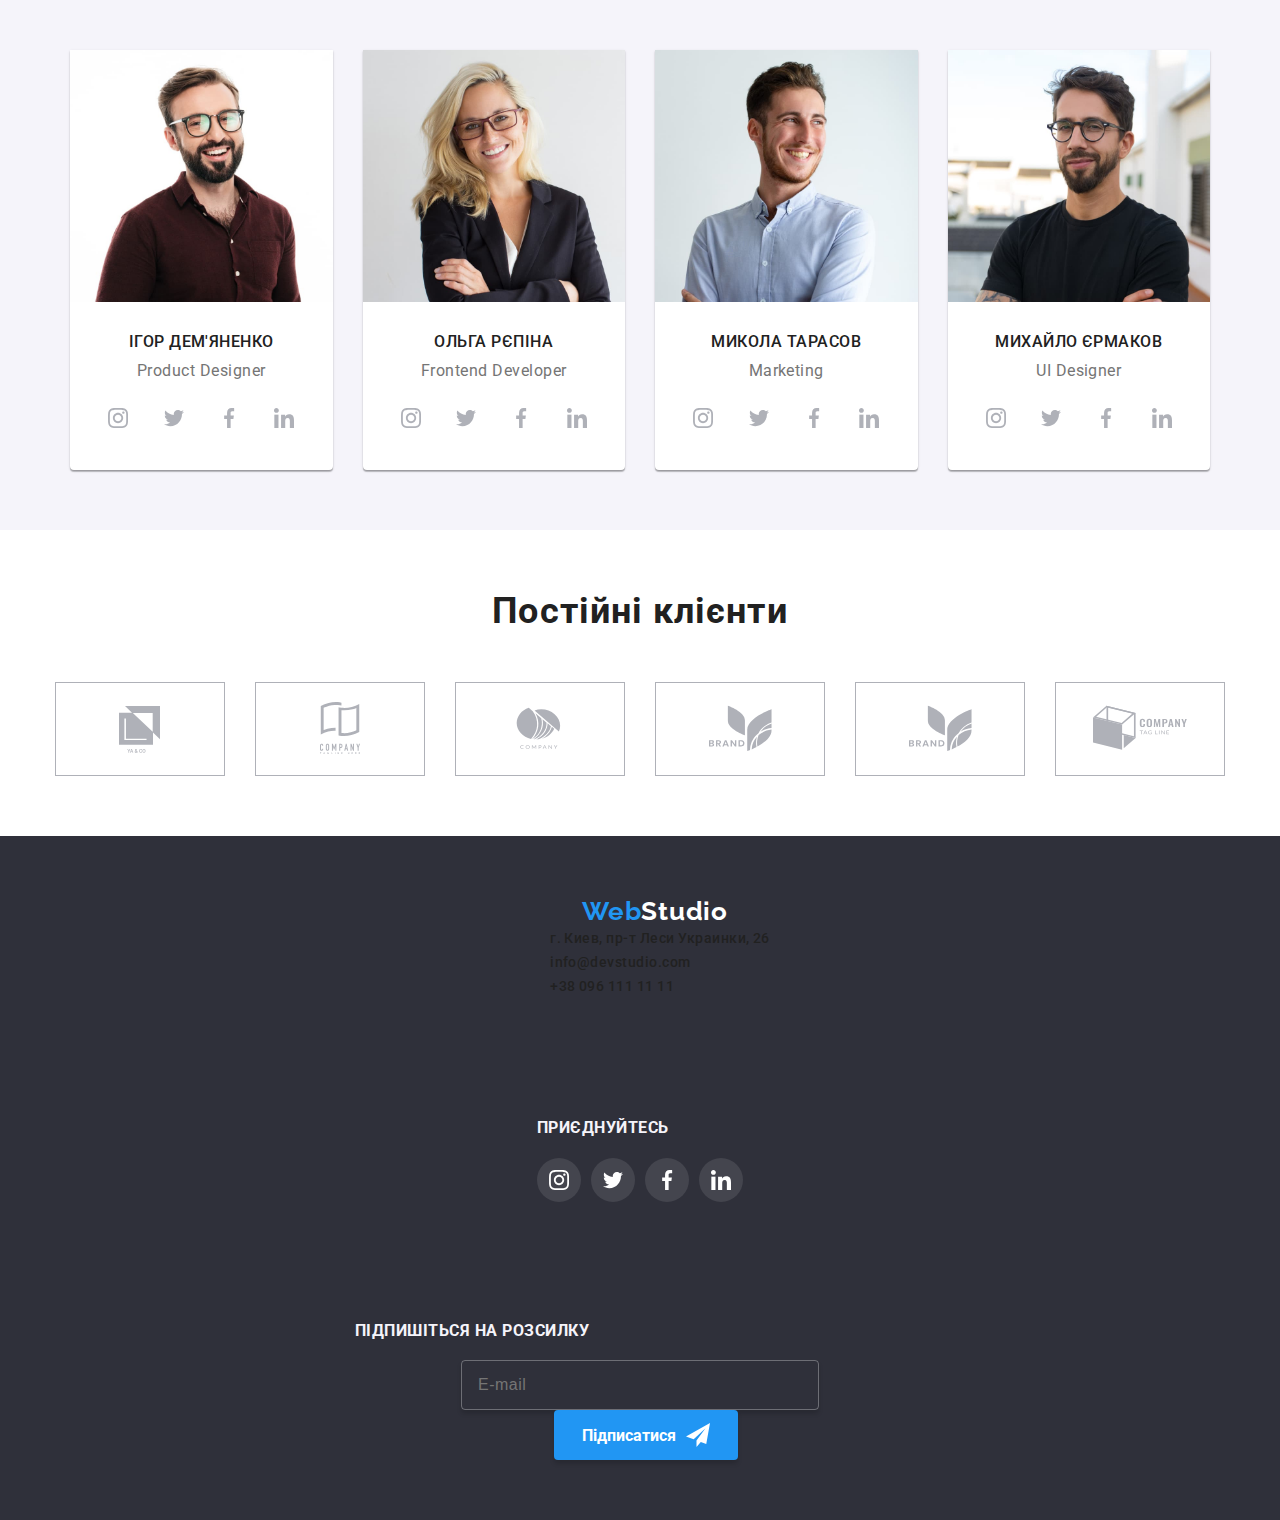
==== commit f8f92640: "add mm on main page" ====
--- a/hw24/index.html
+++ b/hw24/index.html
@@ -40,7 +40,38 @@
             +38 096 111 11 11
           </a></li>
       </ul>
+      <div class="mobile-menu-list">
+        <input class="mobile-menu-list__button js-open-menu  js-close-menu" type="checkbox" id="mobile-menu">
+        <label class="mobile-menu-list__line-cont" for="mobile-menu">
+          <span class="mobile-menu-list__line">
+
+          </span>
+          <span class="mobile-menu-list__line">
+
+          </span>
+          <span class="mobile-menu-list__line">
+
+          </span>
+        </label>
+      </div>
     </div>
+    <article class="  js-menu-container">
+      <div class="mobile-menu__cont">
+        <div class="mobile-menu__nav">
+          <a class="mobile-menu__link" href="./index.html">Студія</a>
+          <a class="mobile-menu__link" href="./page2.html">Портфоліо</a>
+          <a class="mobile-menu__link" href="">Контакти</a>
+        </div>
+        <address class="address">
+          <ul class="address__list">
+            <li class="address__item"><a class="address__link" href="mailto:info@devstudio.com ">info@devstudio.com</a>
+            </li>
+            <li class="address__item"><a class="address__link" href="tel:+380961111111">+38 096 111 11 11</a></li>
+          </ul>
+        </address>
+      </div>
+    </article>
+
   </header>
   <main>
     <section class="hero-section">
@@ -413,6 +444,7 @@
       </form>
     </article>
   </div>
+  <script src="./mobile-menu.js"></script>
   <script src="./modal.js"></script>
 </body>
 
--- a/hw24/css/main.css
+++ b/hw24/css/main.css
@@ -3,18 +3,10 @@
   --raleway: "Raleway";
 }
 
-.project-card-section__list, .filter, .input-zone, .join__contacts, .clients__item, .people-card__contacts, .peoples__list, .fotos__list, .characteristics__cont {
+.project-card-section__list, .filter, .input-zone, .join__contacts, .footer__cont, .clients__item, .people-card__contacts, .peoples__list, .fotos__list, .characteristics__cont, .header__cont {
   display: flex;
   justify-content: space-between;
   flex-wrap: wrap;
-}
-
-.project-card {
-  width: 370px;
-  margin-bottom: 32px;
-  background: #ffffff;
-  box-shadow: 0px 1px 3px rgba(0, 0, 0, 0.12), 0px 1px 1px rgba(0, 0, 0, 0.14), 0px 2px 1px rgba(0, 0, 0, 0.2);
-  border-radius: 0px 0px 4px 4px;
 }
 
 .project-card__overlay {
@@ -133,6 +125,29 @@
   align-self: center;
 }
 
+.address {
+  display: flex;
+  flex-direction: column;
+  align-items: center;
+  font-style: normal;
+  width: 232px;
+}
+.address__item {
+  margin-left: 10px;
+}
+.address__link {
+  font-weight: 500;
+  font-size: 14px;
+  font-style: normal;
+  color: #212121;
+}
+.address__link:hover, .address__link:focus {
+  color: #2196f3;
+}
+.address__link:first-child {
+  margin: 0;
+}
+
 .messenger {
   width: 44px;
   height: 44px;
@@ -171,7 +186,6 @@
 }
 .header__cont {
   padding: 25px 0;
-  display: flex;
   align-items: center;
 }
 
@@ -235,6 +249,44 @@
   height: 16px;
 }
 
+.mobile-menu-list {
+  position: relative;
+  z-index: 2;
+}
+.mobile-menu-list__button {
+  display: none;
+}
+.mobile-menu-list__button:checked ~ .mobile-menu-list__line-cont {
+  position: fixed;
+}
+.mobile-menu-list__line-cont {
+  position: relative;
+  display: flex;
+  flex-direction: column;
+  align-items: center;
+  justify-content: space-evenly;
+  width: 40px;
+  height: 40px;
+}
+.mobile-menu-list__line {
+  display: block;
+  width: 25px;
+  height: 2px;
+  background-color: #212121;
+}
+.mobile-menu-list .address__link {
+  color: #212121;
+}
+.mobile-menu-list .address__link:hover, .mobile-menu-list .address__link:focus {
+  color: #2196f3;
+}
+.mobile-menu-list .address__link:first-child {
+  margin: 0;
+}
+.js-menu-container {
+  display: none;
+}
+
 @media (min-width: 320px) {
   .nav {
     justify-content: space-between;
@@ -245,6 +297,37 @@
   }
   .contacts {
     display: none;
+  }
+}
+@media (max-width: 768px) {
+  .mobile-menu {
+    display: block;
+    position: fixed;
+    top: 0;
+    bottom: 0;
+    left: 0;
+    right: 0;
+    background-color: #ffffff;
+    z-index: 1;
+  }
+  .mobile-menu__cont {
+    display: flex;
+    flex-direction: column;
+    justify-content: space-between;
+    margin: 48px 40px;
+  }
+  .mobile-menu__nav {
+    display: flex;
+    flex-direction: column;
+  }
+  .mobile-menu__link {
+    color: #212121;
+  }
+  .mobile-menu .address {
+    align-items: start;
+  }
+  .mobile-menu .address__item {
+    margin: 0;
   }
 }
 @media (min-width: 768px) {
@@ -508,12 +591,13 @@
   }
 }
 .footer {
-  display: flex;
   width: 100%;
   background: #2f303a;
 }
 .footer__cont {
-  display: flex;
+  justify-content: center;
+  align-items: center;
+  flex-direction: column;
 }
 .footer article {
   padding: 60px 0;
@@ -522,36 +606,16 @@
   margin-left: 30px;
 }
 .footer__contacts {
-  width: 210px;
   display: flex;
   flex-direction: column;
-  justify-content: space-between;
+  align-items: center;
   padding-bottom: 30px;
 }
 
-.address {
-  font-style: normal;
-  width: 230px;
-}
-.address__item {
-  margin-left: 10px;
-}
-.address__link {
-  font-weight: 500;
-  font-size: 14px;
-  font-style: normal;
+.address__link--light {
   color: rgba(255, 255, 255, 0.6);
 }
-.address__link:hover, .address__link:focus {
-  color: #2196f3;
-}
-.address__link:first-child {
-  margin: 0;
-}
-
-.join {
-  margin-left: 70px;
-}
+
 .join__title {
   margin: 0 0 20px;
   color: #f5f4fa;
@@ -563,19 +627,19 @@
   width: 44px;
 }
 
-.footer-form {
-  margin-left: 93px;
-}
 .footer-form__title {
   margin: 0 0 20px;
   color: #f5f4fa;
 }
 .footer-form__cont {
   display: flex;
+  flex-direction: column;
+  align-items: center;
   width: 570px;
 }
 .footer-form__input {
-  width: 358px;
+  width: 100%;
+  max-width: 358px;
   height: 50px;
   color: rgba(255, 255, 255, 0.6);
   font-size: 16px;
@@ -769,7 +833,6 @@
 }
 
 .filter {
-  width: 575px;
   font-weight: 400;
   font-size: 16px;
   line-height: 1.88;
@@ -811,8 +874,20 @@
   box-shadow: 0px 4px 4px 0px rgba(0, 0, 0, 0.15);
 }
 
+.project-card {
+  width: 100%;
+  background: #ffffff;
+  box-shadow: 0px 1px 3px rgba(0, 0, 0, 0.12), 0px 1px 1px rgba(0, 0, 0, 0.14), 0px 2px 1px rgba(0, 0, 0, 0.2);
+  border-radius: 0px 0px 4px 4px;
+}
 .project-card:nth-last-child(-n+3) {
   margin: 0;
+}
+.project-card__image {
+  width: 100%;
+  max-width: 430px;
+  display: flex;
+  margin: 0 auto;
 }
 .project-card__text {
   margin: 4px 24px 20px;
@@ -828,4 +903,47 @@
 }
 .project-card__overflow-cont:hover .project-card__overlay {
   transform: translateY(0);
+}
+@media (min-width: 320px) {
+  .filter {
+    justify-content: start;
+  }
+  .filter__button {
+    margin: 15px 8px;
+  }
+  .project-card-section__list {
+    width: 100%;
+    display: grid;
+    justify-items: center;
+    grid-template-columns: 1fr;
+    gap: 30px;
+  }
+}
+@media (min-width: 786px) {
+  .filter {
+    justify-content: center;
+  }
+  .filter__button {
+    margin: 15px 8px;
+  }
+  .project-card-section__list {
+    grid-template-columns: repeat(2, 1fr);
+  }
+}
+@media (min-width: 1200px) {
+  .filter__button {
+    margin: 15px 8px;
+  }
+  .project-card {
+    width: 370px;
+    background: #ffffff;
+    box-shadow: 0px 1px 3px rgba(0, 0, 0, 0.12), 0px 1px 1px rgba(0, 0, 0, 0.14), 0px 2px 1px rgba(0, 0, 0, 0.2);
+    border-radius: 0px 0px 4px 4px;
+  }
+  .project-card__image {
+    width: 370px;
+  }
+  .project-card-section__list {
+    grid-template-columns: repeat(3, 1fr);
+  }
 }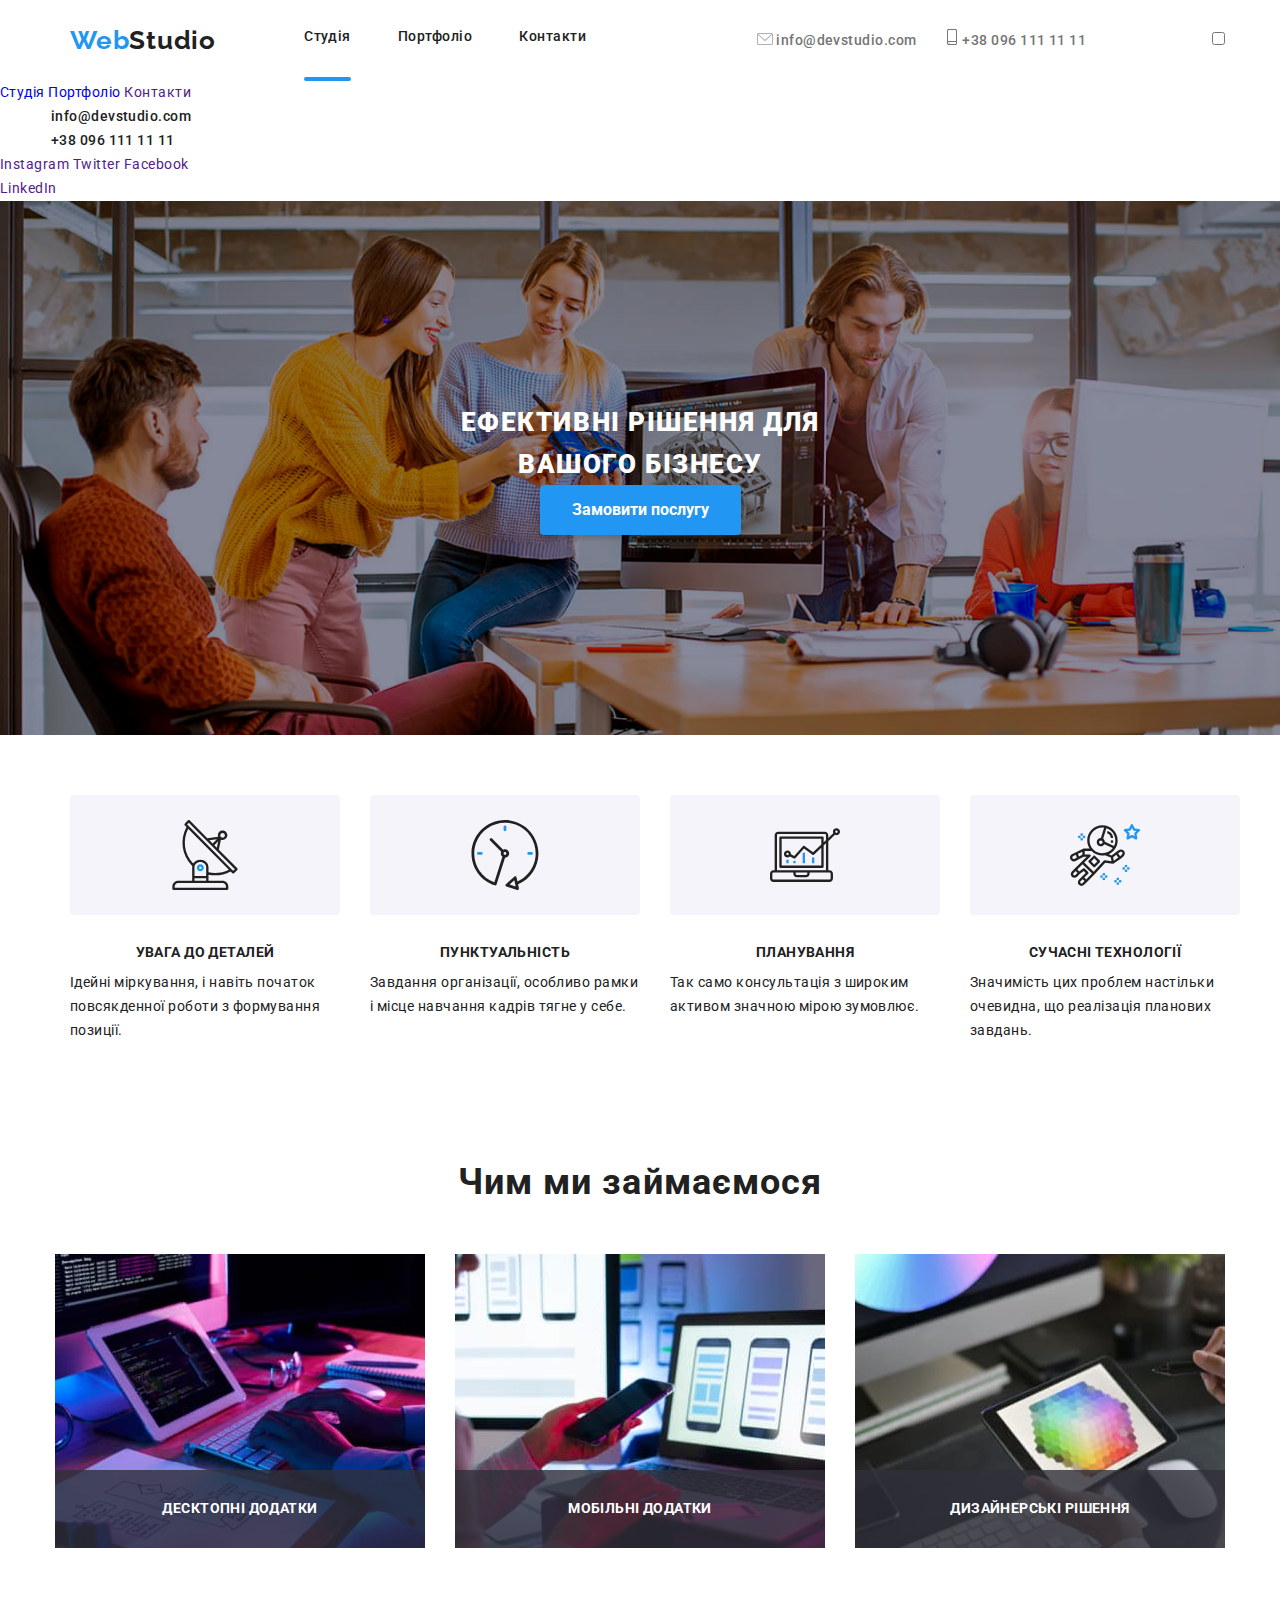
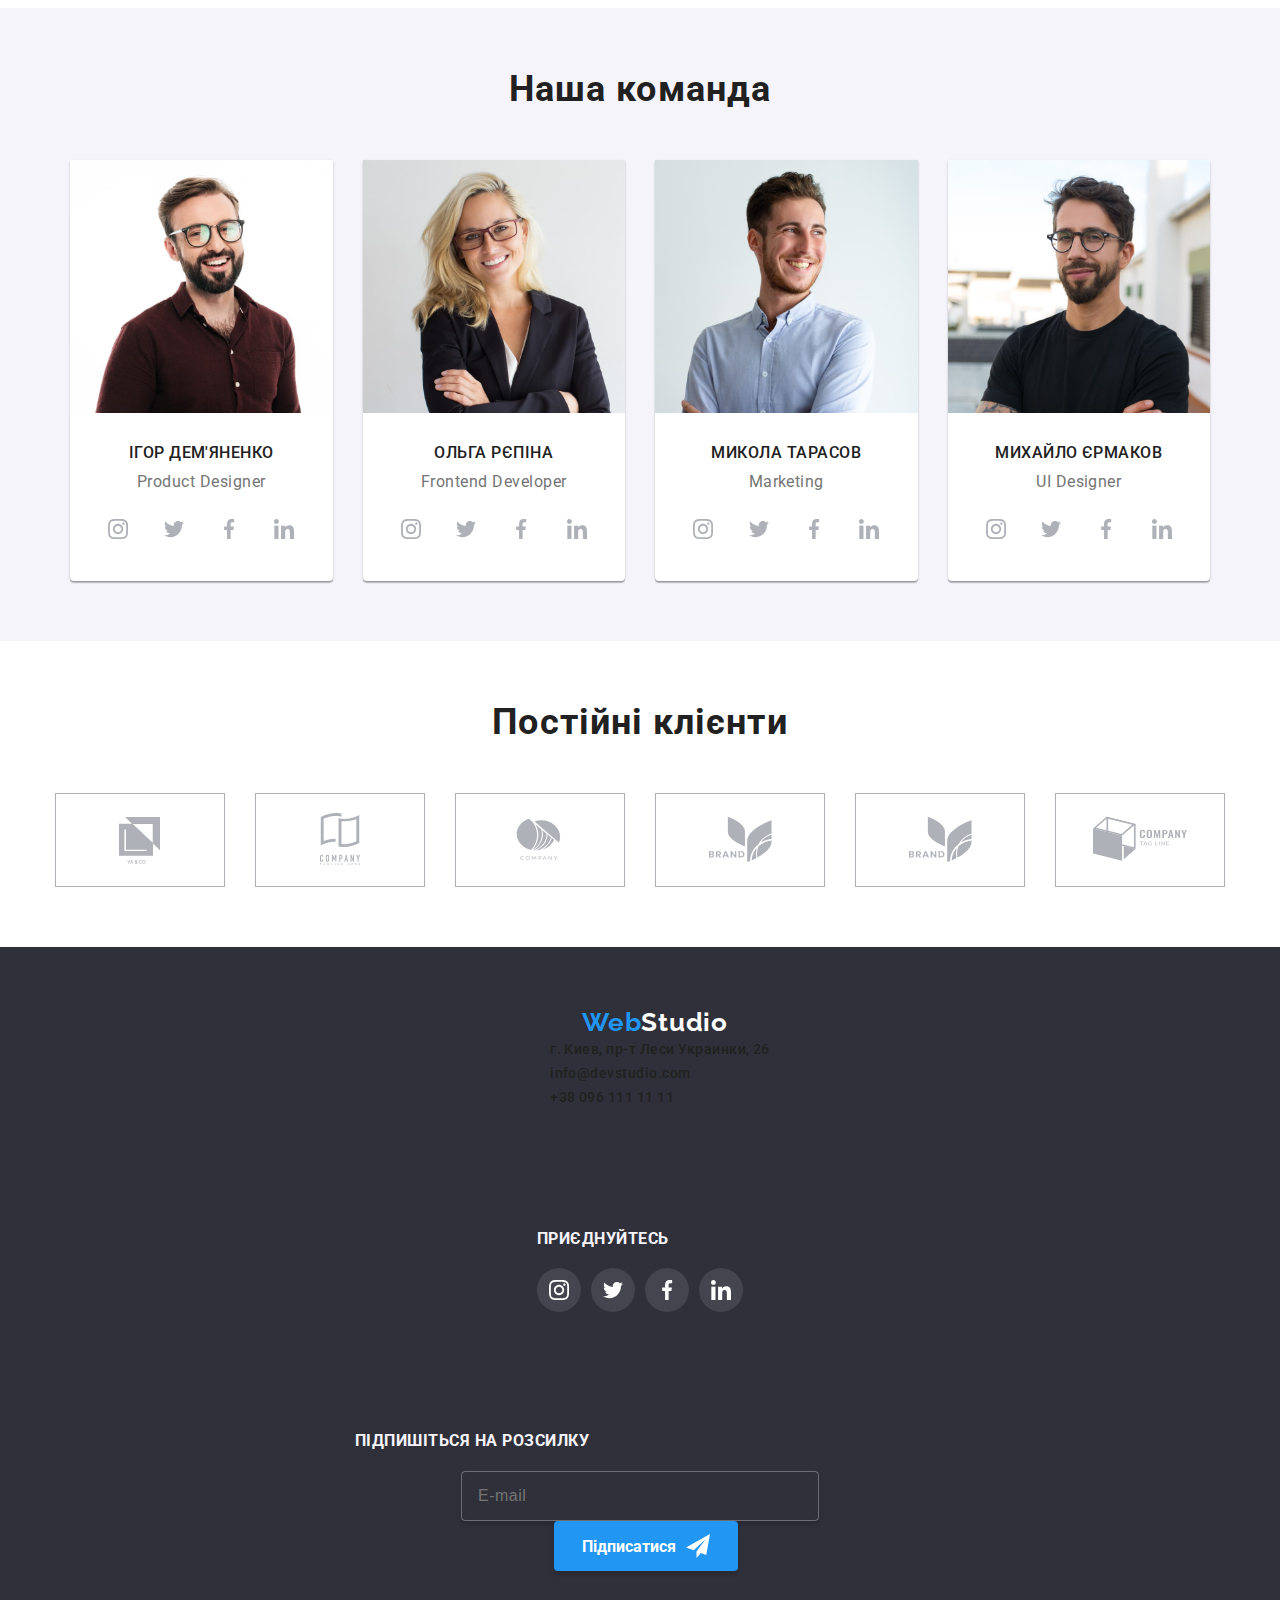
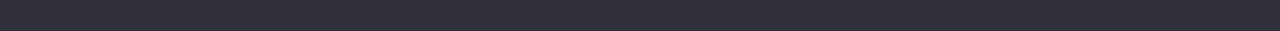
==== commit e454d94d: "hw14 add modal menu for phones" ====
--- a/hw24/index.html
+++ b/hw24/index.html
@@ -46,12 +46,6 @@
           <span class="mobile-menu-list__line">
 
           </span>
-          <span class="mobile-menu-list__line">
-
-          </span>
-          <span class="mobile-menu-list__line">
-
-          </span>
         </label>
       </div>
     </div>
@@ -68,6 +62,12 @@
             </li>
             <li class="address__item"><a class="address__link" href="tel:+380961111111">+38 096 111 11 11</a></li>
           </ul>
+          <div class="media-list">
+            <a class="media-list__link" href="">Instagram</a>
+            <a class="media-list__link" href="">Twitter</a>
+            <a class="media-list__link" href="">Facebook</a>
+            <a class="media-list__link" href="">LinkedIn</a>
+          </div>
         </address>
       </div>
     </article>
@@ -448,6 +448,4 @@
   <script src="./modal.js"></script>
 </body>
 
-</html>
-
-
+</html>--- a/hw24/css/main.css
+++ b/hw24/css/main.css
@@ -35,6 +35,10 @@
   transform: scale(2) !important;
 }
 
+.no-scroll {
+  overflow: hidden;
+}
+
 * {
   box-sizing: border-box;
   padding: 0;
@@ -249,44 +253,6 @@
   height: 16px;
 }
 
-.mobile-menu-list {
-  position: relative;
-  z-index: 2;
-}
-.mobile-menu-list__button {
-  display: none;
-}
-.mobile-menu-list__button:checked ~ .mobile-menu-list__line-cont {
-  position: fixed;
-}
-.mobile-menu-list__line-cont {
-  position: relative;
-  display: flex;
-  flex-direction: column;
-  align-items: center;
-  justify-content: space-evenly;
-  width: 40px;
-  height: 40px;
-}
-.mobile-menu-list__line {
-  display: block;
-  width: 25px;
-  height: 2px;
-  background-color: #212121;
-}
-.mobile-menu-list .address__link {
-  color: #212121;
-}
-.mobile-menu-list .address__link:hover, .mobile-menu-list .address__link:focus {
-  color: #2196f3;
-}
-.mobile-menu-list .address__link:first-child {
-  margin: 0;
-}
-.js-menu-container {
-  display: none;
-}
-
 @media (min-width: 320px) {
   .nav {
     justify-content: space-between;
@@ -300,8 +266,70 @@
   }
 }
 @media (max-width: 768px) {
+  .mobile-menu-list {
+    position: relative;
+    z-index: 2;
+    width: 40px;
+    height: 40px;
+  }
+  .mobile-menu-list__button {
+    display: none;
+  }
+  .mobile-menu-list__button:checked ~ .mobile-menu-list__line-cont {
+    position: fixed;
+  }
+  .mobile-menu-list__button:checked ~ .mobile-menu-list__line-cont .mobile-menu-list__line:before {
+    transform: translateY(-7px) rotate(0);
+  }
+  .mobile-menu-list__button:checked ~ .mobile-menu-list__line-cont .mobile-menu-list__line:after {
+    transform: translateY(-15px) rotate(90deg);
+  }
+  .mobile-menu-list__button:checked ~ .mobile-menu-list__line-cont .mobile-menu-list__line {
+    transform: rotate(-45deg);
+  }
+  .mobile-menu-list__line-cont {
+    position: relative;
+    display: flex;
+    flex-direction: column;
+    align-items: center;
+    justify-content: space-evenly;
+    width: 40px;
+    height: 40px;
+    right: 23px;
+  }
+  .mobile-menu-list__line {
+    display: block;
+    width: 25px;
+    height: 2px;
+    border-radius: 3px;
+    background-color: #212121;
+    transition: transform 0.5s ease;
+  }
+  .mobile-menu-list__line:before, .mobile-menu-list__line:after {
+    background-color: #212121;
+    display: block;
+    width: 25px;
+    height: 2px;
+    content: "";
+    margin: 7px 0;
+    transition: 0.5s;
+  }
+  .mobile-menu-list .address__link {
+    color: #212121;
+  }
+  .mobile-menu-list .address__link:hover, .mobile-menu-list .address__link:focus {
+    color: #2196f3;
+  }
+  .mobile-menu-list .address__link:first-child {
+    margin: 0;
+  }
+  .js-menu-container {
+    display: none;
+  }
   .mobile-menu {
     display: block;
+    height: 100%;
+    max-height: 100%;
     position: fixed;
     top: 0;
     bottom: 0;
@@ -312,9 +340,11 @@
   }
   .mobile-menu__cont {
     display: flex;
+    max-height: 100%;
+    height: 100%;
     flex-direction: column;
     justify-content: space-between;
-    margin: 48px 40px;
+    padding: 48px 40px;
   }
   .mobile-menu__nav {
     display: flex;
@@ -322,12 +352,46 @@
   }
   .mobile-menu__link {
     color: #212121;
+    font-size: 40px;
+    font-weight: 500;
+    line-height: 47px;
+    letter-spacing: 0.02em;
+    margin-bottom: 32px;
+  }
+  .mobile-menu__link:hover {
+    color: #2196f3;
   }
   .mobile-menu .address {
     align-items: start;
   }
   .mobile-menu .address__item {
     margin: 0;
+  }
+  .mobile-menu .address__link {
+    font-size: 24px;
+    font-weight: 500;
+    letter-spacing: 0.48px;
+  }
+  .mobile-menu .address__link:hover {
+    font-size: 34px;
+  }
+  .mobile-menu .media-list {
+    display: flex;
+  }
+  .mobile-menu .media-list__link {
+    color: #2196f3;
+    border-right: 1px solid #757575;
+    padding: 0px 10px;
+    font-size: 18px;
+    font-weight: 500;
+    line-height: 22px; /* 122.222% */
+    letter-spacing: 0.36px;
+  }
+  .mobile-menu .media-list__link:first-child {
+    padding-left: 0;
+  }
+  .mobile-menu .media-list__link:last-child {
+    border: none;
   }
 }
 @media (min-width: 768px) {
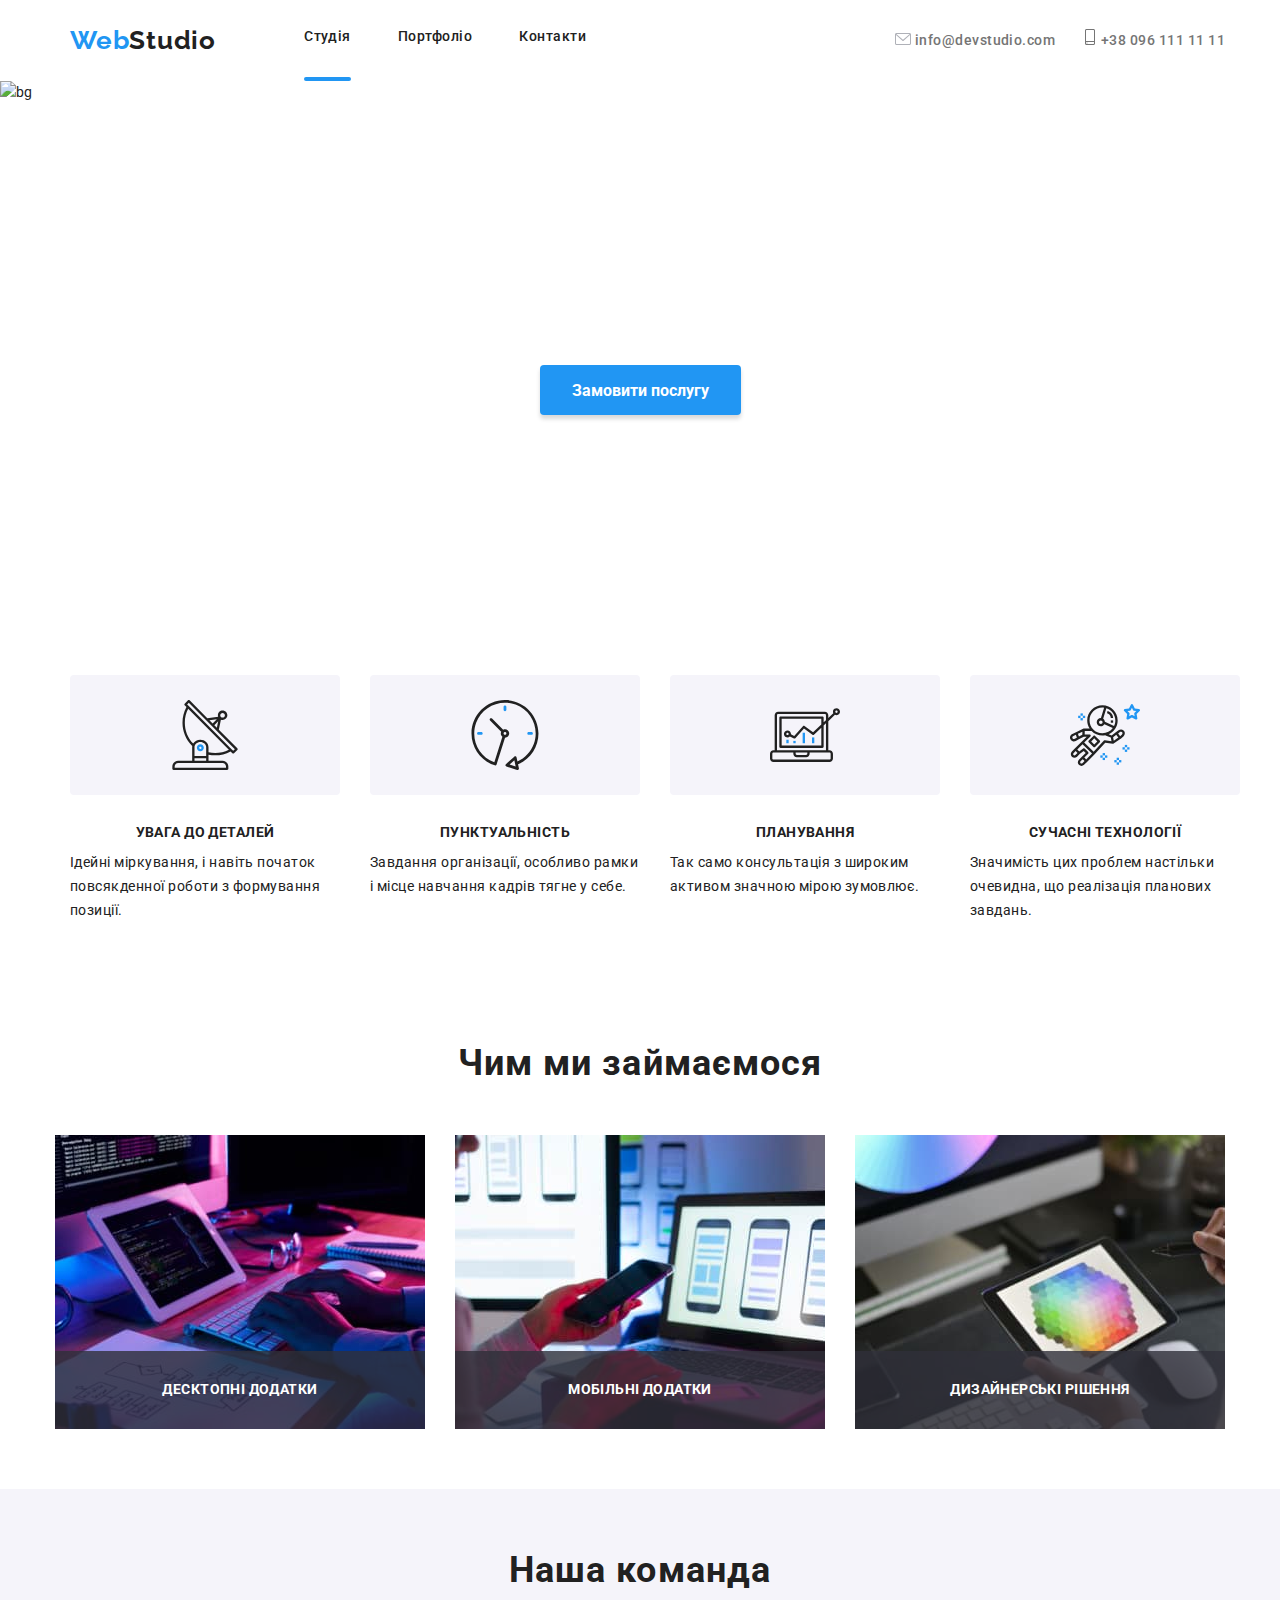
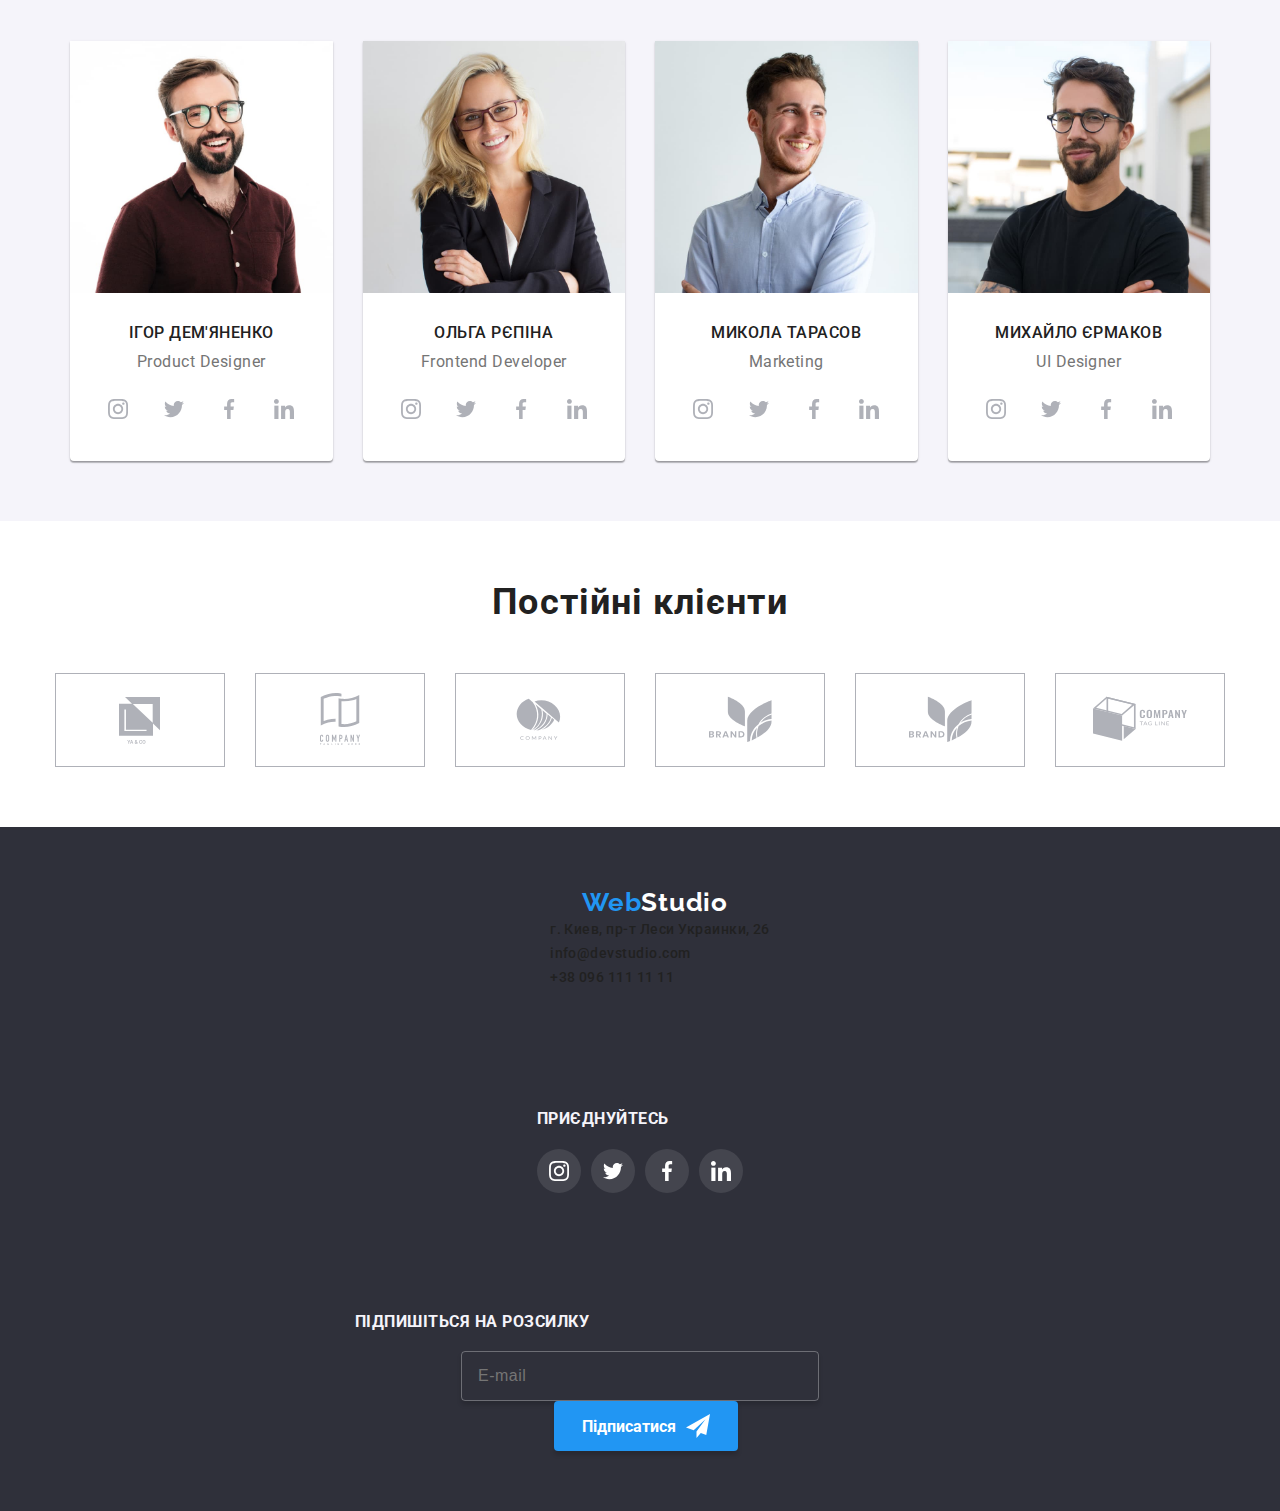
==== commit 879571ad: "add retina photos" ====
--- a/hw24/index.html
+++ b/hw24/index.html
@@ -75,6 +75,12 @@
   </header>
   <main>
     <section class="hero-section">
+      <picture >
+        <source srcset="./img/main-mobile.jpg 1x , ./img/main-mobile@x2.jpg 2x , ./img/main-mobile@x3.jpg 3x" media="(max-width:768px)"  >
+        <source srcset="./img/main-tablet.png 1x , ./img/main-tablet@x2.png 2x , ./img/main-tablet@x3.png 3x" media="(min-width:768px)">
+        <source srcset="./img/main-desktop.jpg 1x , ./img/main-desktop@x2.jpg 2x , ./img/main-desktop@x3.jpg 3x" media="(min-width:1200px)" >
+        <img class="hero-section__background" src="./img/main.png" alt="bg">
+      </picture>
       <div class="cont hero-section__cont">
         <h1 class="hero-section__text">Ефективні рішення для вашого бізнесу</h1>
         <button class="hero-section__button" type="button" data-modal-open>Замовити послугу</button>
@@ -130,15 +136,15 @@
         <h2 class="fotos__main-text">Чим ми займаємося</h2>
         <ul class="fotos__list">
           <li class="fotos__item">
-            <img class="foto1" src="./img/box1.jpg" alt="Якийсь екран 1 " width="370" />
+            <img class="foto1" srcset="./img/box1.jpg 1x ,./img/box1@x2.jpg 2x" src="./img/box1.jpg" alt="Якийсь екран 1 " width="370" />
             <p class="fotos__text">Десктопні додатки</p>
           </li>
           <li class="fotos__item">
-            <img class="foto2" src="./img/box2.jpg" alt="Якийсь екран 2" width="370" />
+            <img class="foto2" srcset="./img/box2.jpg 1x ,./img/box2@x2.jpg 2x" src="./img/box2.jpg" alt="Якийсь екран 2" width="370" />
             <p class="fotos__text">Мобільні додатки</p>
           </li>
           <li class="fotos__item">
-            <img class="foto3" src="./img/box3.jpg" alt="Якийсь екран 3" width="370" />
+            <img class="foto3" srcset="./img/box3.jpg 1x ,./img/box3@x2.jpg 2x" src="./img/box3.jpg" alt="Якийсь екран 3" width="370" />
             <p class="fotos__text">Дизайнерські рішення</p>
           </li>
         </ul>
@@ -149,7 +155,7 @@
         <h2 class="peoples__text">Наша команда</h2>
         <ul class="peoples__list">
           <li class="people-card">
-            <img class="people-card__image" src="./img/card1.jpg" alt="людина 1" width="270" />
+            <img class="people-card__image" srcset="./img/card1.jpg 1x ,./img/card1@x2.jpg 2x"src="./img/card1.jpg" alt="людина 1" width="270" />
             <h3 class="people-card__name">Ігор Дем'яненко</h3>
             <p class="people-card__text">Product Designer</p>
             <div class="people-card__contacts">
@@ -183,7 +189,7 @@
             </div>
           </li>
           <li class="people-card">
-            <img class="people-card__image" src="./img/card2.jpg" alt="людина 2 " width="270" />
+            <img class="people-card__image" srcset="./img/card2.jpg 1x ,./img/card2@x2.jpg 2x" src="./img/card2.jpg" alt="людина 2 " width="270" />
             <h3 class="people-card__name">Ольга Рєпіна</h3>
             <p class="people-card__text">Frontend Developer</p>
             <div class="people-card__contacts">
@@ -217,7 +223,7 @@
             </div>
           </li>
           <li class="people-card">
-            <img class="people-card__image" src="./img/card3.jpg" alt="людина3" width="270" />
+            <img class="people-card__image" srcset="./img/card3.jpg 1x ,./img/card3@x2.jpg 2x" src="./img/card3.jpg" alt="людина3" width="270" />
             <h3 class="people-card__name">Микола Тарасов</h3>
             <p class="people-card__text">Marketing</p>
             <div class="people-card__contacts">
@@ -251,7 +257,7 @@
             </div>
           </li>
           <li class="people-card">
-            <img class="people-card__image" src="./img/card4.jpg" alt="людина4" width="270" />
+            <img class="people-card__image" srcset="./img/card4.jpg 1x ,./img/card4@x2.jpg 2x" src="./img/card4.jpg" alt="людина4" width="270" />
             <h3 class="people-card__name">Михайло Єрмаков</h3>
             <p class="people-card__text">UI Designer</p>
             <div class="people-card__contacts">
--- a/hw24/css/main.css
+++ b/hw24/css/main.css
@@ -395,6 +395,10 @@
   }
 }
 @media (min-width: 768px) {
+  .mobile-menu-list,
+  .js-menu-container {
+    display: none;
+  }
   .header__cont {
     justify-content: space-between;
   }
@@ -420,8 +424,14 @@
 }
 .hero-section {
   padding: 0;
-  background-image: url(../img/main.png);
-  background-size: cover;
+}
+.hero-section__background {
+  position: absolute;
+  display: block;
+  width: 100vw;
+  height: 100vh;
+  max-height: 400px;
+  z-index: -1;
 }
 .hero-section__cont {
   padding: 118px 0px;
@@ -463,13 +473,22 @@
 @media (min-width: 320px) {
   .hero-section__text {
     width: 360px;
-    font-size: 26px;
+    font-size: 22px;
     font-weight: 900;
     line-height: 42px;
     letter-spacing: 1.56px;
   }
 }
+@media (min-width: 768px) {
+  .hero-section__text {
+    font-size: 26px;
+  }
+}
 @media (min-width: 1200px) {
+  .hero-section__background {
+    height: 100%;
+    max-height: 530px;
+  }
   .hero-section__cont {
     padding: 200px 0;
   }
